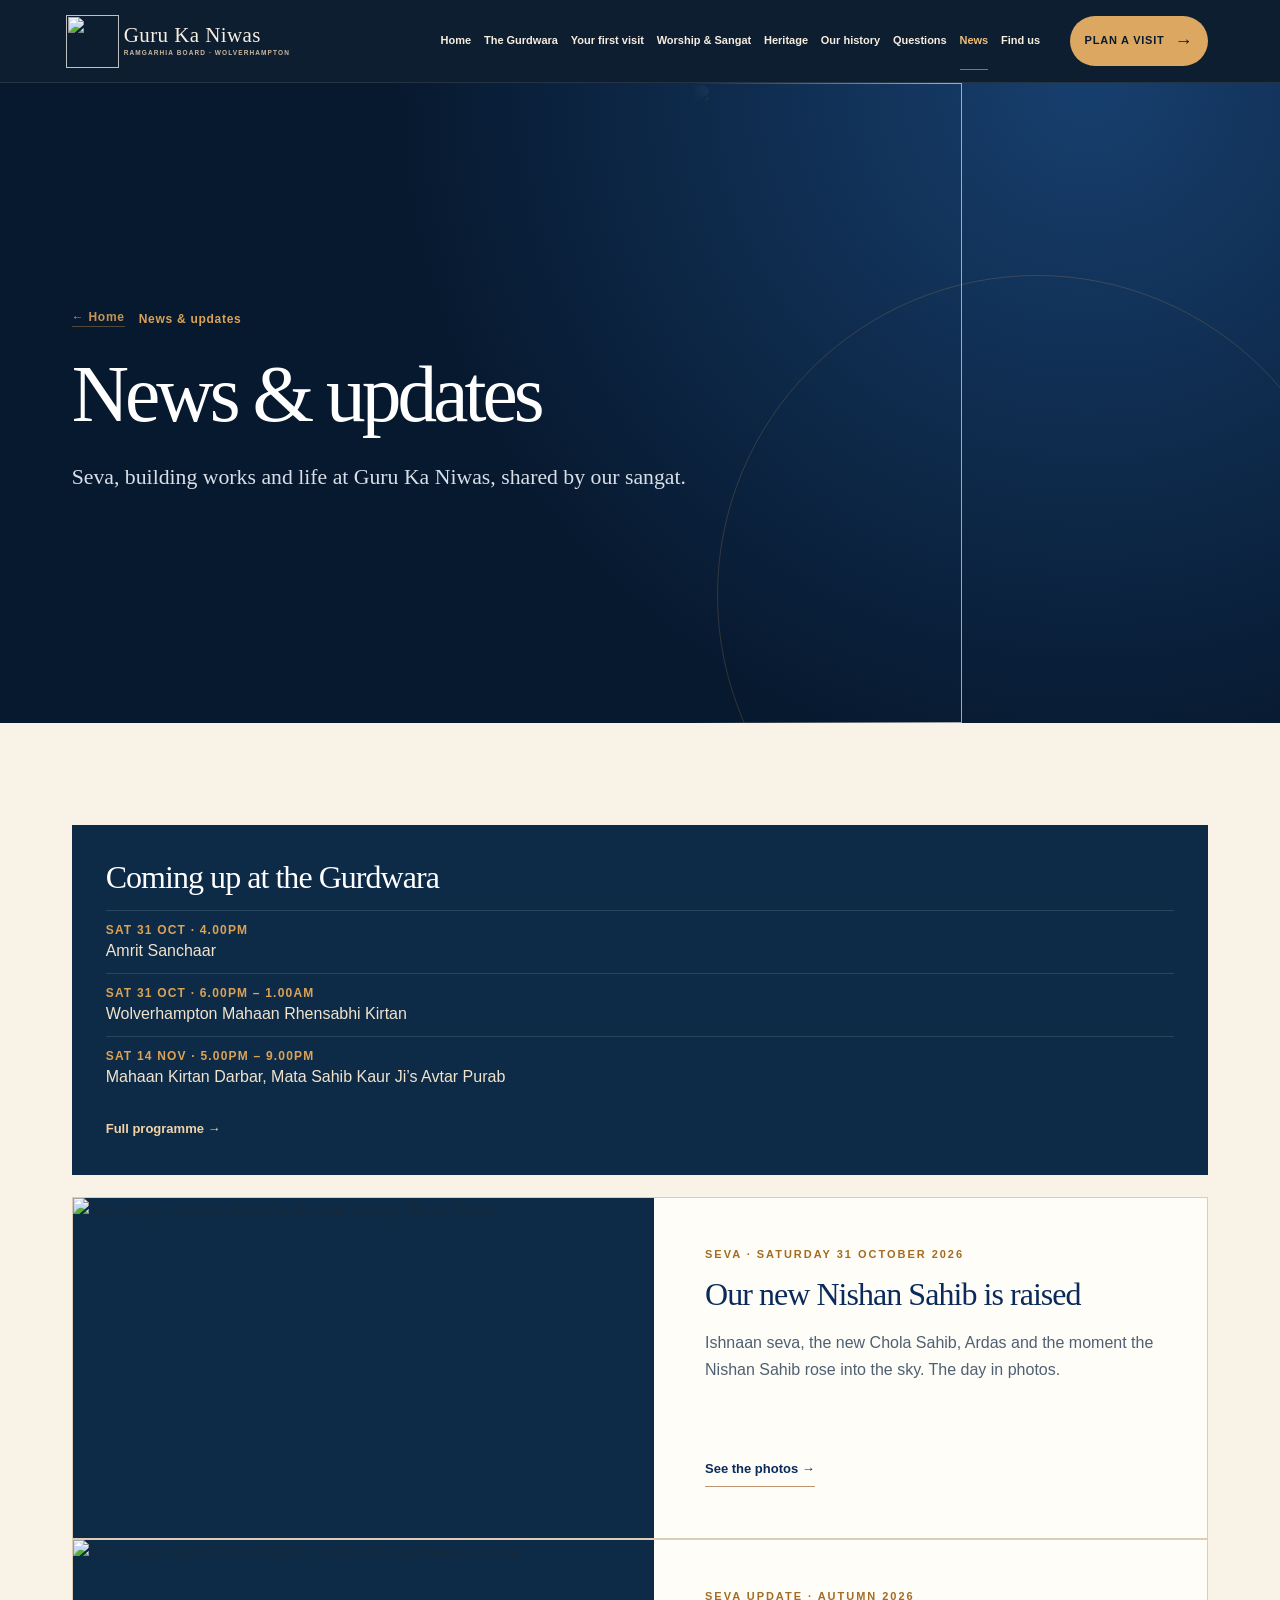
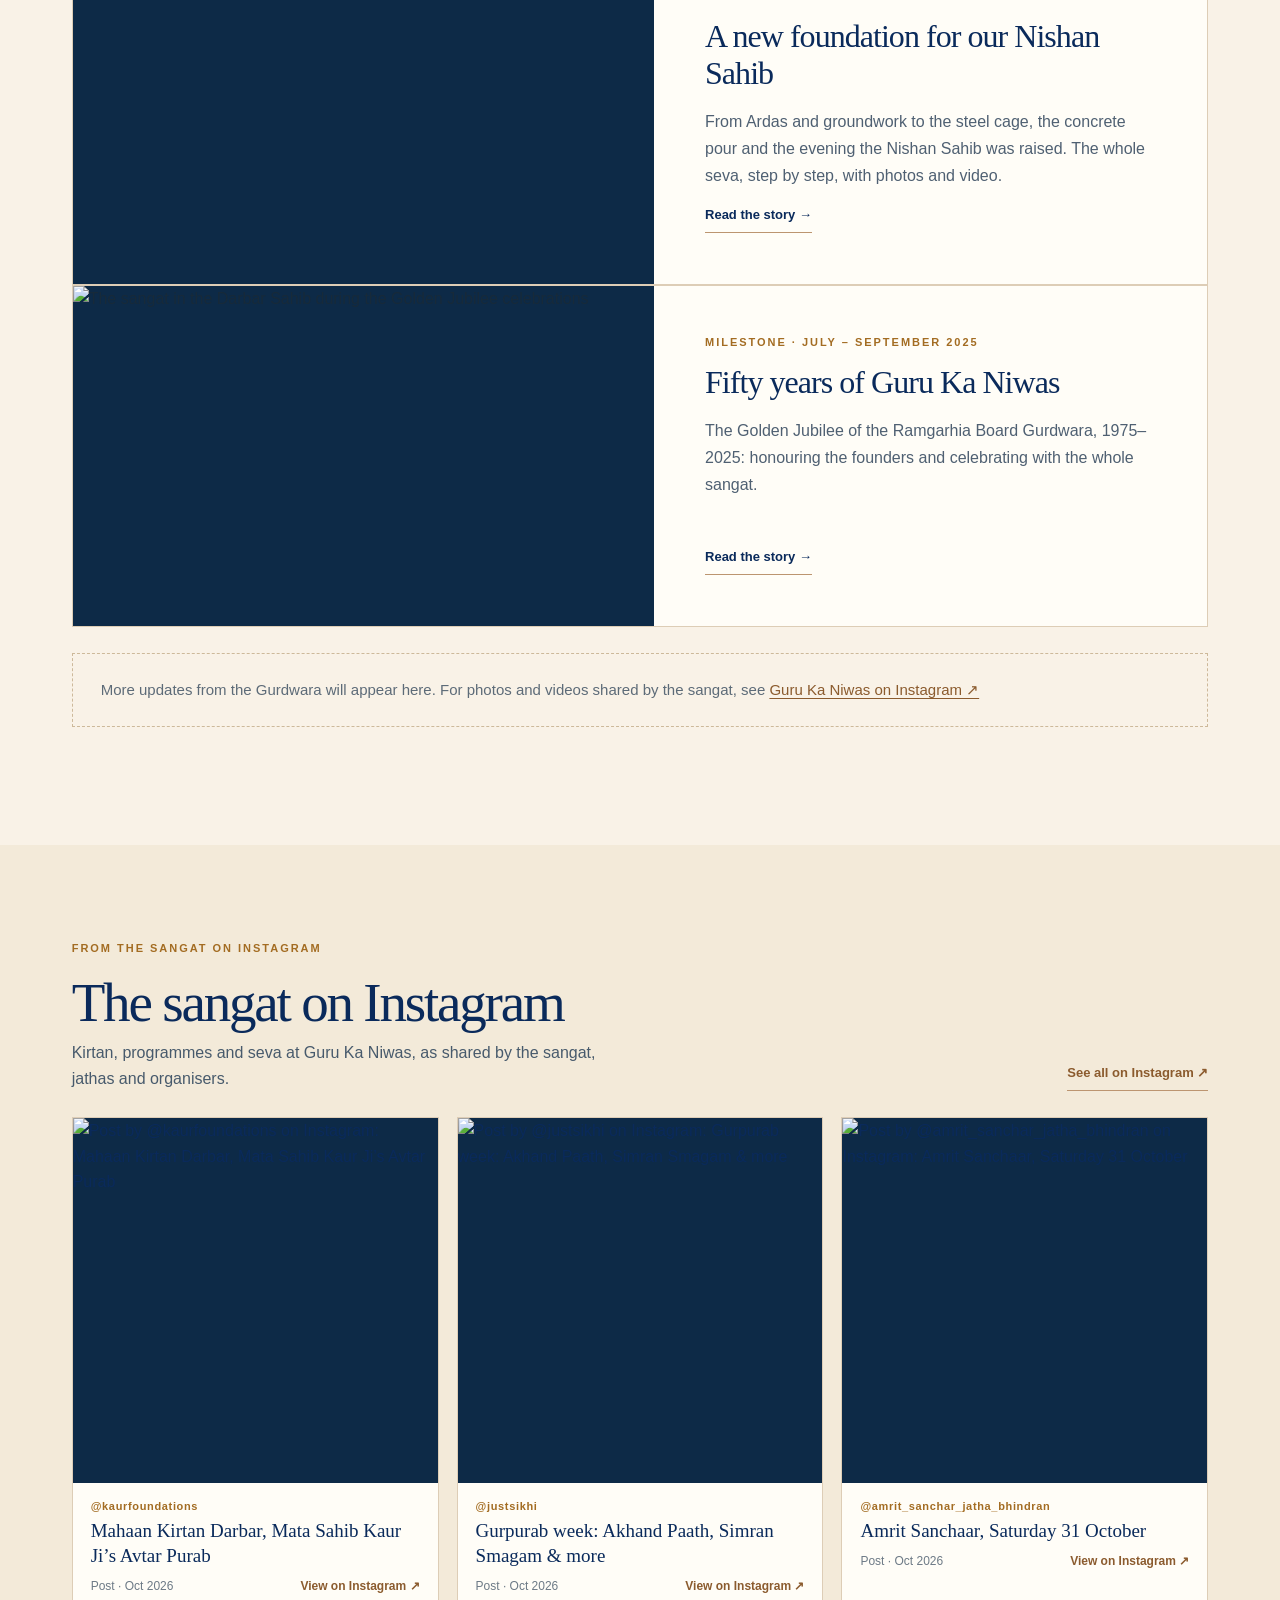
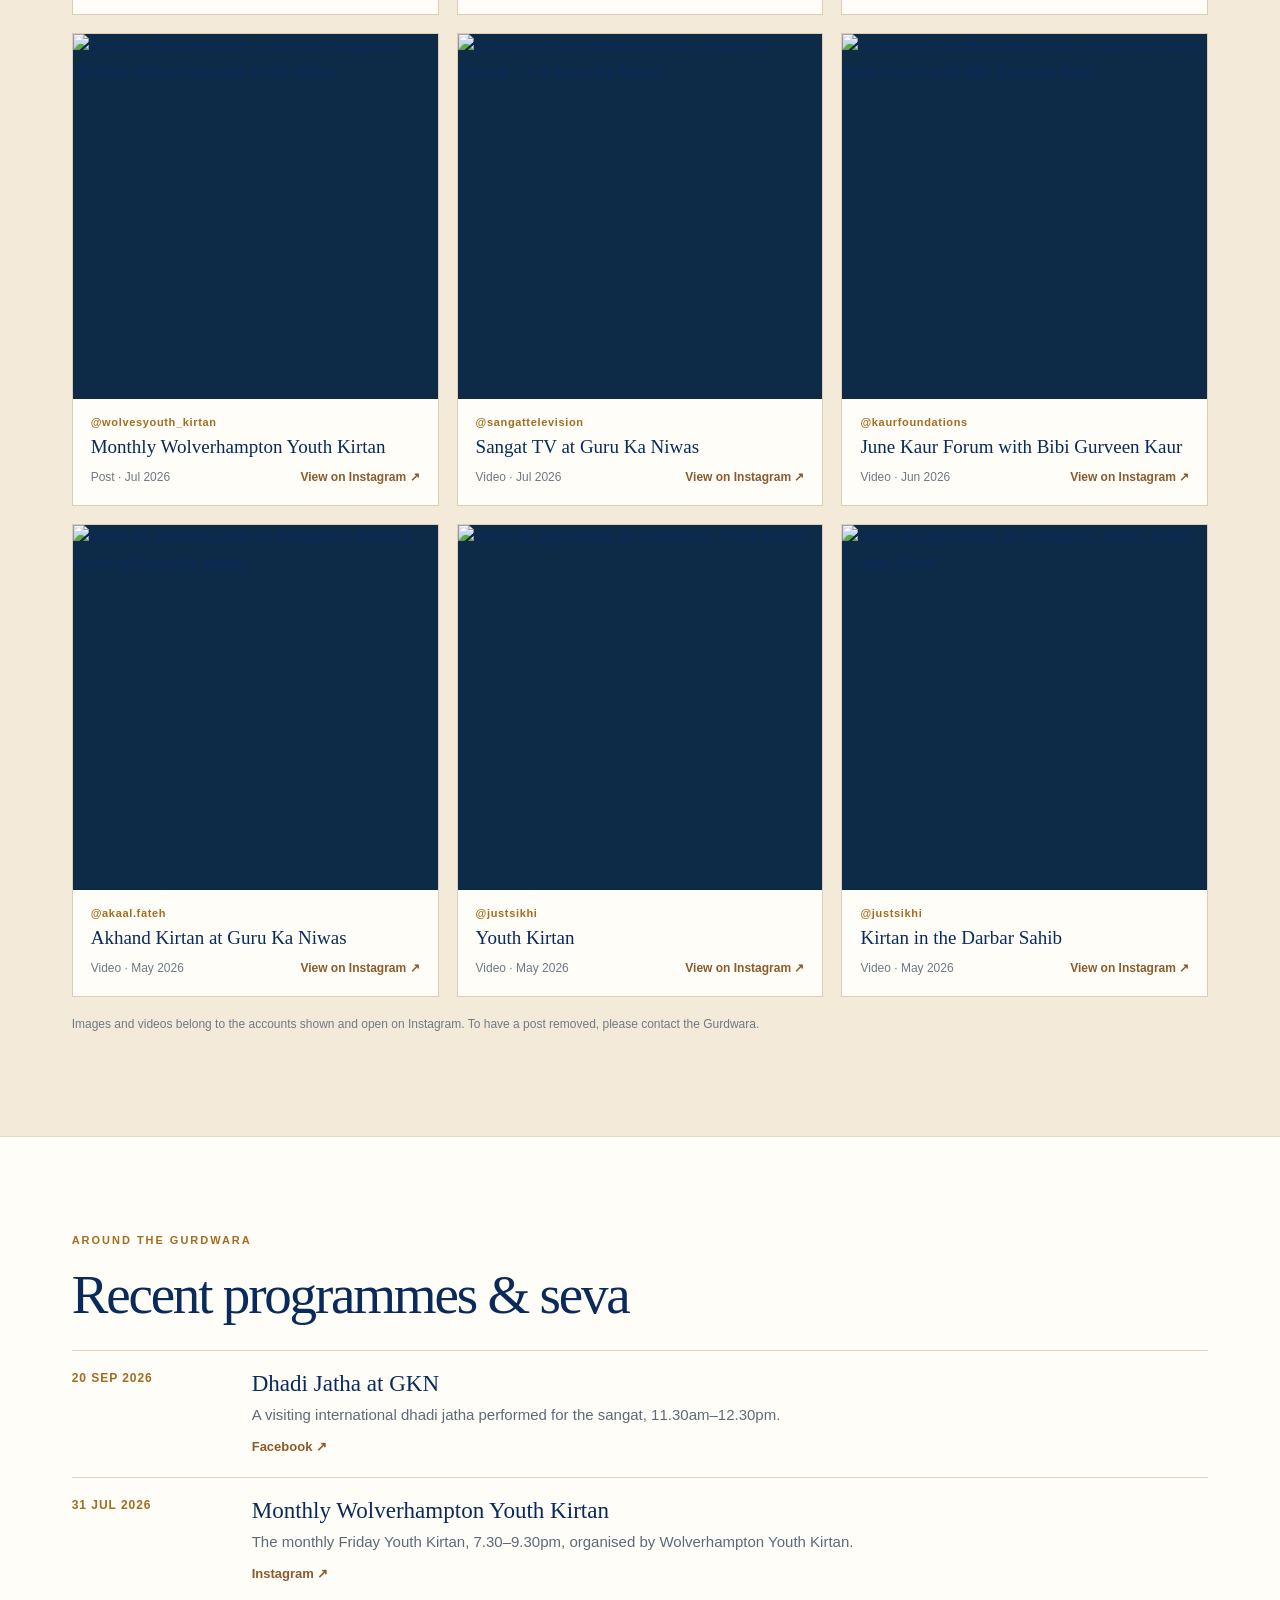
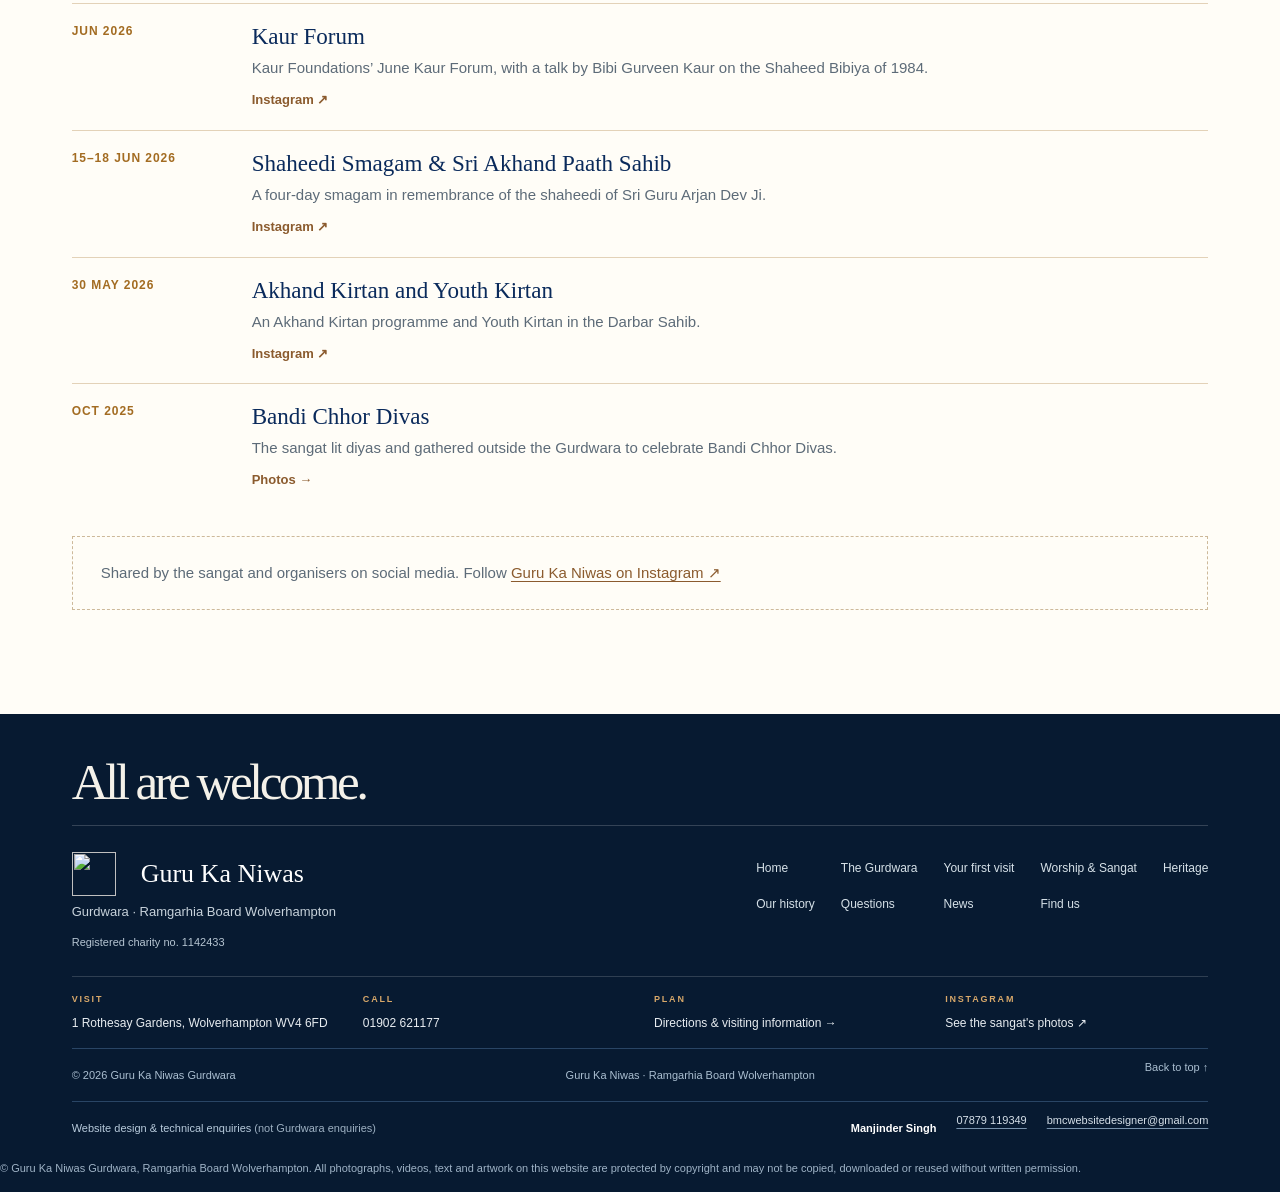
==== news.html @ 6782987f "Add site pages and styles" ====
<!doctype html>
<html lang="en-GB">
<head>
<meta charset="utf-8"/>
<meta content="width=device-width,initial-scale=1" name="viewport"/>
<title>News & updates | Guru Ka Niwas Gurdwara</title>
<meta content="News, seva and building updates from Guru Ka Niwas Gurdwara, Wolverhampton." name="description"/>
<meta content="#0A2A5B" name="theme-color"/>
<meta content="light" name="color-scheme"/>
<meta content="News & updates | Guru Ka Niwas" property="og:title"/>
<meta content="News, seva and building updates from Guru Ka Niwas Gurdwara, Wolverhampton." property="og:description"/>
<meta content="website" property="og:type"/>
<meta content="https://gkn-rbst.co.uk/news.html" property="og:url"/>
<meta content="https://gkn-rbst.co.uk/assets/news/pole-standing.webp" property="og:image"/>
<link href="https://gkn-rbst.co.uk/news.html" rel="canonical"/>
<link href="assets/favicon.svg" rel="icon" type="image/svg+xml"/>
<link href="style.css" rel="stylesheet"/>
<link href="v8.css" rel="stylesheet"/>
<link href="v9.css" rel="stylesheet"/>
<link href="v10.css" rel="stylesheet"/><link rel="stylesheet" href="news.css"><link rel="stylesheet" href="mobile.css">

</head>
<body class="page-news">
<a href="#main" class="skip-link">Skip to main content</a>
<div class="utility"><div class="container utility-inner"><span><span aria-hidden="true" class="gold-dot"></span> Ramgarhia Board · Wolverhampton</span><div class="utility-links"><span>1 Rothesay Gardens · WV4 6FD</span><a href="tel:+441902621177">Call us: 01902 621177 <span aria-hidden="true">→</span></a></div></div></div>
<header class="site-header" id="top"><div class="header-progress" aria-hidden="true"></div>
<div class="container header-row">
<a aria-label="Guru Ka Niwas Gurdwara home" class="brand" href="index.html"><span aria-hidden="true" class="brand-symbol"><img class="v9-brand-mark" src="assets/khanda-mark.png" alt=""></span><span class="brand-copy"><strong>Guru Ka Niwas</strong><small>RAMGARHIA BOARD · WOLVERHAMPTON</small></span></a>
<nav aria-label="Main navigation" class="desktop-nav"><a href="index.html">Home</a><a href="gurdwara.html">The Gurdwara</a><a href="first-visit.html">Your first visit</a><a href="worship.html">Worship &amp; Sangat</a><a href="heritage.html">Heritage</a><a href="our-history.html">Our history</a><a href="questions.html">Questions</a><a aria-current="page" href="news.html">News</a><a href="find-us.html">Find us</a></nav>
<a class="head-cta" href="first-visit.html">Plan a visit <span aria-hidden="true">→</span></a>
<button aria-controls="mobile-nav" aria-expanded="false" class="menu-button" id="menu-button" type="button"><span>Menu</span><span class="hamburger"><i></i><i></i></span></button>
</div>
<nav aria-label="Mobile navigation" class="mobile-nav" hidden="" id="mobile-nav"><a href="index.html">Home</a><a href="gurdwara.html">The Gurdwara</a><a href="first-visit.html">Your first visit</a><a href="worship.html">Worship &amp; Sangat</a><a href="heritage.html">Heritage</a><a href="our-history.html">Our history</a><a href="questions.html">Questions</a><a aria-current="page" href="news.html">News</a><a href="find-us.html">Find us</a></nav>
</header>
<main id="main">
<section class="nw-hero has-photo" aria-labelledby="page-heading"><img class="nw-hero-photo" src="assets/real/nishan-sahib.webp" alt="" aria-hidden="true"><div class="container">
<div class="nw-crumb"><a href="index.html">← Home</a><span>News &amp; updates</span></div>
<h1 id="page-heading">News &amp; updates</h1>
<p class="nw-lead">Seva, building works and life at Guru Ka Niwas, shared by our sangat.</p>
</div></section>
<section class="nw-list"><div class="container"><div class="nw-upcoming"><h2>Coming up at the Gurdwara</h2><ul><li><b>Sat 31 Oct · 4.00pm</b> Amrit Sanchaar</li><li><b>Sat 31 Oct · 6.00pm – 1.00am</b> Wolverhampton Mahaan Rhensabhi Kirtan</li><li><b>Sat 14 Nov · 5.00pm – 9.00pm</b> Mahaan Kirtan Darbar, Mata Sahib Kaur Ji’s Avtar Purab</li></ul><a href="news-nishan-sahib-seva.html#prog-title">Full programme →</a></div><a class="nw-card" href="news-nishan-sahib-raised.html"><div class="nw-card-img"><img src="assets/news/raised/raised.webp" alt="The newly raised Nishan Sahib in its orange Chola Sahib" loading="lazy"></div><div class="nw-card-body"><span class="nw-tag">Seva · Saturday 31 October 2026</span><h2>Our new Nishan Sahib is raised</h2><p>Ishnaan seva, the new Chola Sahib, Ardas and the moment the Nishan Sahib rose into the sky. The day in photos.</p><span class="nw-more">See the photos →</span></div></a>
<a class="nw-card" href="news-nishan-sahib-foundation.html">
<div class="nw-card-img"><img src="assets/news/pole-standing.webp" alt="The newly raised Nishan Sahib beside the Gurdwara at dusk" loading="lazy"></div>
<div class="nw-card-body"><span class="nw-tag">Seva update · Autumn 2026</span><h2>A new foundation for our Nishan Sahib</h2>
<p>From Ardas and groundwork to the steel cage, the concrete pour and the evening the Nishan Sahib was raised. The whole seva, step by step, with photos and video.</p>
<span class="nw-more">Read the story →</span></div></a>
<a class="nw-card" href="news-golden-jubilee-2025.html"><div class="nw-card-img"><img src="assets/news/jubilee/jubilee-darbar.webp" alt="The sangat in the Darbar Sahib during the Golden Jubilee celebrations" loading="lazy"></div><div class="nw-card-body"><span class="nw-tag">Milestone · July – September 2025</span><h2>Fifty years of Guru Ka Niwas</h2><p>The Golden Jubilee of the Ramgarhia Board Gurdwara, 1975–2025: honouring the founders and celebrating with the whole sangat.</p><span class="nw-more">Read the story →</span></div></a><p class="nw-soon">More updates from the Gurdwara will appear here. For photos and videos shared by the sangat, see <a href="https://www.instagram.com/explore/locations/1029260740/gkn-guru-ka-niwas/" target="_blank" rel="noopener">Guru Ka Niwas on Instagram ↗</a></p>
</div></section><section class="ig-section" aria-labelledby="ig-news-title"><div class="container"><div class="ig-head"><div><span class="nw-tag">From the sangat on Instagram</span><h2 id="ig-news-title">The sangat on Instagram</h2><p class="ig-lead">Kirtan, programmes and seva at Guru Ka Niwas, as shared by the sangat, jathas and organisers.</p></div><a class="ig-follow" href="https://www.instagram.com/explore/locations/1029260740/gkn-guru-ka-niwas/" target="_blank" rel="noopener">See all on Instagram ↗</a></div><div class="ig-cards"><a class="ig-card" href="https://www.instagram.com/kaurfoundations/p/DewMxTuNI1B/" target="_blank" rel="noopener"><span class="ig-thumb"><img src="assets/instagram/ig-07.webp" alt="Post by @kaurfoundations on Instagram: Mahaan Kirtan Darbar, Mata Sahib Kaur Ji’s Avtar Purab" loading="lazy" decoding="async"></span><span class="ig-meta"><span class="ig-acct">@kaurfoundations</span><b>Mahaan Kirtan Darbar, Mata Sahib Kaur Ji’s Avtar Purab</b><span class="ig-foot">Post · Oct 2026 <em>View on Instagram ↗</em></span></span></a><a class="ig-card" href="https://www.instagram.com/justsikhi/p/DeT2Ho0inCQ/" target="_blank" rel="noopener"><span class="ig-thumb"><img src="assets/instagram/ig-06.webp" alt="Post by @justsikhi on Instagram: Gurpurab week: Akhand Paath, Simran Smagam &amp; more" loading="lazy" decoding="async"></span><span class="ig-meta"><span class="ig-acct">@justsikhi</span><b>Gurpurab week: Akhand Paath, Simran Smagam &amp; more</b><span class="ig-foot">Post · Oct 2026 <em>View on Instagram ↗</em></span></span></a><a class="ig-card" href="https://www.instagram.com/amrit_sanchar_jatha_bhindran/p/DeR1yuwCGW1/" target="_blank" rel="noopener"><span class="ig-thumb"><img src="assets/instagram/ig-09.webp" alt="Post by @amrit_sanchar_jatha_bhindran on Instagram: Amrit Sanchaar, Saturday 31 October" loading="lazy" decoding="async"></span><span class="ig-meta"><span class="ig-acct">@amrit_sanchar_jatha_bhindran</span><b>Amrit Sanchaar, Saturday 31 October</b><span class="ig-foot">Post · Oct 2026 <em>View on Instagram ↗</em></span></span></a><a class="ig-card" href="https://www.instagram.com/wolvesyouth_kirtan/p/DbY7TooMyFf/" target="_blank" rel="noopener"><span class="ig-thumb"><img src="assets/instagram/ig-08.webp" alt="Post by @wolvesyouth_kirtan on Instagram: Monthly Wolverhampton Youth Kirtan" loading="lazy" decoding="async"></span><span class="ig-meta"><span class="ig-acct">@wolvesyouth_kirtan</span><b>Monthly Wolverhampton Youth Kirtan</b><span class="ig-foot">Post · Jul 2026 <em>View on Instagram ↗</em></span></span></a><a class="ig-card" href="https://www.instagram.com/sangattelevision/reel/DbRIlsdiDrr/" target="_blank" rel="noopener"><span class="ig-thumb"><img src="assets/instagram/ig-04.webp" alt="Video by @sangattelevision on Instagram: Sangat TV at Guru Ka Niwas" loading="lazy" decoding="async"></span><span class="ig-meta"><span class="ig-acct">@sangattelevision</span><b>Sangat TV at Guru Ka Niwas</b><span class="ig-foot">Video · Jul 2026 <em>View on Instagram ↗</em></span></span></a><a class="ig-card" href="https://www.instagram.com/kaurfoundations/reel/DaATEBkBWbe/" target="_blank" rel="noopener"><span class="ig-thumb"><img src="assets/instagram/ig-03.webp" alt="Video by @kaurfoundations on Instagram: June Kaur Forum with Bibi Gurveen Kaur" loading="lazy" decoding="async"></span><span class="ig-meta"><span class="ig-acct">@kaurfoundations</span><b>June Kaur Forum with Bibi Gurveen Kaur</b><span class="ig-foot">Video · Jun 2026 <em>View on Instagram ↗</em></span></span></a><a class="ig-card" href="https://www.instagram.com/akaal.fateh/reel/DZX8Iqat7OT/" target="_blank" rel="noopener"><span class="ig-thumb"><img src="assets/instagram/ig-01.webp" alt="Video by @akaal.fateh on Instagram: Akhand Kirtan at Guru Ka Niwas" loading="lazy" decoding="async"></span><span class="ig-meta"><span class="ig-acct">@akaal.fateh</span><b>Akhand Kirtan at Guru Ka Niwas</b><span class="ig-foot">Video · May 2026 <em>View on Instagram ↗</em></span></span></a><a class="ig-card" href="https://www.instagram.com/justsikhi/reel/DZAej9JDPGA/" target="_blank" rel="noopener"><span class="ig-thumb"><img src="assets/instagram/ig-02.webp" alt="Video by @justsikhi on Instagram: Youth Kirtan" loading="lazy" decoding="async"></span><span class="ig-meta"><span class="ig-acct">@justsikhi</span><b>Youth Kirtan</b><span class="ig-foot">Video · May 2026 <em>View on Instagram ↗</em></span></span></a><a class="ig-card" href="https://www.instagram.com/justsikhi/reel/DZAeuP3DIjg/" target="_blank" rel="noopener"><span class="ig-thumb"><img src="assets/instagram/ig-05.webp" alt="Video by @justsikhi on Instagram: Kirtan in the Darbar Sahib" loading="lazy" decoding="async"></span><span class="ig-meta"><span class="ig-acct">@justsikhi</span><b>Kirtan in the Darbar Sahib</b><span class="ig-foot">Video · May 2026 <em>View on Instagram ↗</em></span></span></a></div><p class="ig-credit">Images and videos belong to the accounts shown and open on Instagram. To have a post removed, please contact the Gurdwara.</p></div></section><section class="nw-around" aria-labelledby="around-title"><div class="container"><span class="nw-tag">Around the Gurdwara</span><h2 id="around-title">Recent programmes &amp; seva</h2><ol class="nw-tl"><li><span class="nw-tl-date">20 Sep 2026</span><div><b>Dhadi Jatha at GKN</b><p>A visiting international dhadi jatha performed for the sangat, 11.30am–12.30pm.</p><a href="https://www.facebook.com/groups/1487551672227994/" target="_blank" rel="noopener">Facebook ↗</a></div></li><li><span class="nw-tl-date">31 Jul 2026</span><div><b>Monthly Wolverhampton Youth Kirtan</b><p>The monthly Friday Youth Kirtan, 7.30–9.30pm, organised by Wolverhampton Youth Kirtan.</p><a href="https://www.instagram.com/wolvesyouth_kirtan/p/DbY7TooMyFf/" target="_blank" rel="noopener">Instagram ↗</a></div></li><li><span class="nw-tl-date">Jun 2026</span><div><b>Kaur Forum</b><p>Kaur Foundations’ June Kaur Forum, with a talk by Bibi Gurveen Kaur on the Shaheed Bibiya of 1984.</p><a href="https://www.instagram.com/kaurfoundations/reel/DaATEBkBWbe/" target="_blank" rel="noopener">Instagram ↗</a></div></li><li><span class="nw-tl-date">15–18 Jun 2026</span><div><b>Shaheedi Smagam &amp; Sri Akhand Paath Sahib</b><p>A four-day smagam in remembrance of the shaheedi of Sri Guru Arjan Dev Ji.</p><a href="https://www.instagram.com/justsikhi/p/DZdRZZ-sRZ5/" target="_blank" rel="noopener">Instagram ↗</a></div></li><li><span class="nw-tl-date">30 May 2026</span><div><b>Akhand Kirtan and Youth Kirtan</b><p>An Akhand Kirtan programme and Youth Kirtan in the Darbar Sahib.</p><a href="https://www.instagram.com/akaal.fateh/reel/DZX8Iqat7OT/" target="_blank" rel="noopener">Instagram ↗</a></div></li><li><span class="nw-tl-date">Oct 2025</span><div><b>Bandi Chhor Divas</b><p>The sangat lit diyas and gathered outside the Gurdwara to celebrate Bandi Chhor Divas.</p><a href="gurdwara.html#gallery-title">Photos →</a></div></li></ol><p class="nw-soon">Shared by the sangat and organisers on social media. Follow <a href="https://www.instagram.com/explore/locations/1029260740/gkn-guru-ka-niwas/" target="_blank" rel="noopener">Guru Ka Niwas on Instagram ↗</a></p></div></section></main>
<footer><div class="container v8-footer-prelude"><span>All are <em>welcome.</em></span></div><div class="container footer-main"><div><div class="footer-brand"><img class="v9-footer-mark" src="assets/khanda-mark.png" alt=""><b>Guru Ka Niwas</b></div><p>Gurdwara · Ramgarhia Board Wolverhampton</p><small>Registered charity no. 1142433</small></div><div class="footer-links"><a href="index.html">Home</a><a href="gurdwara.html">The Gurdwara</a><a href="first-visit.html">Your first visit</a><a href="worship.html">Worship &amp; Sangat</a><a href="heritage.html">Heritage</a><a href="our-history.html">Our history</a><a href="questions.html">Questions</a><a href="news.html">News</a><a href="find-us.html">Find us</a></div></div><div class="container v9-footer-contact"><span><b>VISIT</b>1 Rothesay Gardens, Wolverhampton WV4 6FD</span><a href="tel:+441902621177"><b>CALL</b>01902 621177</a><a href="find-us.html"><b>PLAN</b>Directions &amp; visiting information →</a><a href="https://www.instagram.com/explore/locations/1029260740/gkn-guru-ka-niwas/" target="_blank" rel="noopener"><b>INSTAGRAM</b>See the sangat's photos ↗</a></div><div class="container footer-bottom"><small>© <span id="year">2026</span> Guru Ka Niwas Gurdwara</small><small>Guru Ka Niwas · Ramgarhia Board Wolverhampton</small><a href="#top">Back to top ↑</a></div><div aria-label="Website designer details" class="container site-credit">
<span class="site-credit-label">Website design &amp; technical enquiries <span class="designer-boundary">(not Gurdwara enquiries)</span></span>
<span class="site-credit-details"><span class="designer-name">Manjinder Singh</span><a class="designer-phone" href="tel:+447879119349">07879 119349</a><a class="designer-email" href="mailto:bmcwebsitedesigner@gmail.com">bmcwebsitedesigner@gmail.com</a></span>
</div><p class="gk-copyright container">© Guru Ka Niwas Gurdwara, Ramgarhia Board Wolverhampton. All photographs, videos, text and artwork on this website are protected by copyright and may not be copied, downloaded or reused without written permission.</p></footer>
<script src="assets/hero-settings.js" defer></script>
<script src="script.js" defer></script>
<script src="assets/fit-text.js" defer></script><script src="assets/protect.js" defer></script></body></html>
---- style.css ----
@import url('design/tokens.css');
/* Guru Ka Niwas v7 — quiet cinematic editorial design. Locally hosted; no external fonts. */
:root{--navy:#0a2a5b;--navy-deep:#051936;--navy-ink:#0b2342;--gold:#e0ab64;--gold-deep:#a96828;--paper:#faf8f3;--cream:#fffdfa;--sand:#eee9de;--line:#ded9ce;--ink:#1b2e35;--muted:#637071;--ease:cubic-bezier(.22,1,.36,1);--gutter:clamp(21px,5.6vw,92px);--display:Georgia,'Iowan Old Style','Times New Roman',serif;--sans:'Avenir Next','Segoe UI',Arial,sans-serif}
*,*::before,*::after{box-sizing:border-box}
html{scroll-behavior:smooth;scroll-padding-top:104px}
body{margin:0;background:var(--paper);font:400 16px/1.6 var(--sans);color:var(--ink);-webkit-font-smoothing:antialiased;overflow-x:clip}
img{max-width:100%;display:block}a{color:inherit;text-decoration:none}button,input{font:inherit}button{cursor:pointer}a:focus-visible,button:focus-visible,summary:focus-visible{outline:3px solid #eeb562;outline-offset:5px}
[hidden]{display:none!important}
.container{width:min(100% - var(--gutter)*2,1360px);margin-inline:auto}
.skip-link{position:fixed;top:-100px;left:15px;background:#fff;color:var(--navy);padding:14px;z-index:10000}.skip-link:focus{top:12px}
.utility{background:var(--navy-deep);color:#cbd6e4;font-size:11px;letter-spacing:.055em}
.utility-inner{height:34px;display:flex;align-items:center;justify-content:space-between;gap:15px}
.utility-inner>span{display:flex;align-items:center;gap:10px}.gold-dot{display:block;width:5px;height:5px;background:var(--gold);border-radius:50%}.utility-links{display:flex;align-items:center;gap:28px}.utility-links a{color:#fff}.utility-links a:hover{color:var(--gold)}
.site-header{position:sticky;top:0;z-index:40;background:rgba(255,253,249,.97);border-bottom:1px solid #e2ddd4;backdrop-filter:blur(18px);box-shadow:0 8px 22px rgba(4,28,60,.035)}
.header-progress{height:2px;position:absolute;top:0;left:0;right:0;background:var(--gold-deep);transform:scaleX(0);transform-origin:left;z-index:3;pointer-events:none}
.header-row{min-height:91px;display:flex;align-items:center;gap:clamp(15px,2.3vw,34px)}
.brand{display:flex;align-items:center;gap:12px;flex:0 0 auto;min-width:228px}
.brand-symbol{width:46px;height:46px;display:grid;place-items:center;color:var(--gold-deep);font:34px/1 'Nirmala UI','Noto Sans Gurmukhi',serif;border:1px solid rgba(177,111,37,.33);border-radius:50%;transition:transform .45s var(--ease)}.brand:hover .brand-symbol{transform:rotate(-6deg)}
.brand-copy{display:flex;flex-direction:column;gap:1px}.brand-copy strong{font:500 23px/1.05 var(--display);letter-spacing:-.035em;color:var(--navy)}.brand-copy small{font:700 8px/1.6 var(--sans);color:#899094;letter-spacing:.17em}
.desktop-nav{display:flex;align-items:center;gap:clamp(12px,1.65vw,26px);margin-left:auto}.desktop-nav a{font-size:12px;white-space:nowrap;font-weight:650;color:#30445a;position:relative;padding:12px 0;transition:color .2s}.desktop-nav a:hover,.desktop-nav a[aria-current="page"]{color:#a66d31}.desktop-nav a:after{content:"";position:absolute;left:0;right:0;bottom:6px;height:2px;background:var(--gold-deep);transform:scaleX(0);transform-origin:left;transition:transform .3s var(--ease)}.desktop-nav a:hover:after,.desktop-nav a[aria-current="page"]:after{transform:scaleX(1)}
.head-cta{white-space:nowrap;background:var(--navy);color:#fff;padding:14px 18px;font-size:12px;font-weight:700;display:flex;align-items:center;gap:21px;transition:background .25s}.head-cta:hover{background:#164b87}.head-cta span{color:var(--gold);font-size:18px}
.menu-button{display:none}.mobile-nav{background:var(--cream);border-top:1px solid var(--line);padding:14px var(--gutter) 26px;box-shadow:0 18px 28px #10284b1a}.mobile-nav a{display:block;padding:13px 4px;border-bottom:1px solid var(--line);font-size:17px}.mobile-nav a[aria-current="page"]{font-weight:750;color:var(--gold-deep)}
.overline{font-size:11px;line-height:1.5;letter-spacing:.2em;text-transform:uppercase;font-weight:800}.long-rule{width:37px;height:1px;background:var(--gold);display:inline-block;vertical-align:middle;margin-right:12px}
.btn{border:0;display:inline-flex;align-items:center;justify-content:space-between;gap:39px;min-height:55px;padding:13px 23px;text-align:left;font-size:13px;font-weight:750;transition:background .23s,color .23s,transform .23s var(--ease)}.btn:hover{transform:translateY(-3px)}.btn-gold{background:var(--gold);color:#08254d}.btn-gold:hover{background:#f2c07a}.btn-outline{border:1px solid rgba(255,255,255,.6);color:#fff}.btn-outline:hover{background:#ffffff14}
/* Homepage: cinematic split scene; one strong subject rather than a full-width text overlay. */
.hero{display:grid;grid-template-columns:minmax(0,48%) minmax(0,52%);min-height:min(730px,calc(100svh - 90px));background:var(--navy-deep);color:white;position:relative;isolation:isolate;overflow:hidden}
.hero-visual{grid-column:2;grid-row:1;position:relative;overflow:hidden;min-height:650px;clip-path:polygon(5.5% 0,100% 0,100% 100%,0 100%);background:#183659}.hero-image{width:100%;height:100%;inset:0;position:absolute;object-fit:cover;object-position:var(--hero-position-desktop,68% 48%);transform:scale(1.045);animation:hero-breathe 22s ease-in-out infinite alternate}.hero-visual-shade{position:absolute;inset:0;background:linear-gradient(90deg,rgba(4,24,51,.4) 0%,transparent 35%),linear-gradient(0deg,rgba(5,20,36,.5),transparent 22%)}
.hero-visual:after{content:"";position:absolute;inset:22px;border:1px solid rgba(252,231,200,.35);clip-path:polygon(0 0,100% 0,100% 100%,0 100%);pointer-events:none}.hero-visual-corner{position:absolute;top:45px;right:55px;font:46px 'Nirmala UI','Noto Sans Gurmukhi',serif;color:rgba(255,255,255,.8)}
.hero-wash{grid-column:1;grid-row:1;background:radial-gradient(circle at 98% 25%,#25477165,transparent 48%),linear-gradient(145deg,#0a2a5b,#061d42 70%);z-index:0}.hero-content{grid-column:1;grid-row:1;z-index:2;padding-block:clamp(80px,10vh,135px) 95px;display:flex;flex-direction:column;align-items:flex-start;justify-content:center;margin-left:var(--gutter);width:auto;max-width:680px;padding-right:clamp(20px,3vw,55px)}
.hero-overline{color:#e9b975;margin:0 0 30px;white-space:nowrap}.punjabi-welcome{font-family:'Nirmala UI','Noto Sans Gurmukhi',sans-serif;color:#f3ce94;font-size:clamp(18px,2vw,28px);margin:0 0 9px}.hero h1{font:400 clamp(70px,7.7vw,126px)/.94 var(--display);letter-spacing:-.065em;margin:5px 0 30px;max-width:600px;text-wrap:balance}.hero h1 em{font-weight:400;color:#e8af68}.hero-description{font-size:clamp(15px,1.3vw,19px);line-height:1.78;color:#e0e8ee;max-width:430px;margin:0 0 31px}.hero-actions{display:flex;flex-wrap:wrap;align-items:center;gap:25px}.hero-link{border-bottom:1px solid rgba(232,232,218,.6);padding:8px 0;font-size:13px;font-weight:650;color:#fff}.hero-link span{color:#f1c58c;margin-left:12px}.hero-link:hover{border-color:var(--gold);color:var(--gold)}
.hero-caption{position:absolute;right:54px;bottom:33px;z-index:3;color:#fff;font-size:11px;letter-spacing:.06em;text-shadow:0 2px 9px #071b26}.hero-index{position:absolute;left:var(--gutter);bottom:28px;z-index:3;color:#c4cfdb;font-size:10px;letter-spacing:.19em;display:flex;align-items:center;gap:7px}.hero-line{width:30px;height:1px;background:var(--gold);display:inline-block;margin-right:10px}
.chapter-rule{display:flex;align-items:center;justify-content:space-between;padding-top:23px;padding-bottom:23px;font-size:10px;letter-spacing:.2em;font-weight:750;color:#7a7065}
.quick-info{background:#f0ede5;border-block:1px solid #e7dfd3}.quick-grid{display:grid;grid-template-columns:repeat(3,minmax(0,1fr))}.quick-item{position:relative;padding:41px clamp(20px,3vw,48px) 38px 0;display:flex;flex-direction:column;align-items:flex-start}.quick-item:not(:first-child){border-left:1px solid #d6d3cc;padding-left:clamp(20px,3vw,48px)}.quick-no{font-size:10px;letter-spacing:.18em;color:#9e6a35;font-weight:850}.quick-item h2{font:400 clamp(24px,2.4vw,35px)/1.16 var(--display);letter-spacing:-.04em;color:var(--navy);margin:16px 0 10px}.quick-item p{font-size:14px;color:#5d696b;margin:0 0 23px;line-height:1.75}.quick-item a{margin-top:auto;border-bottom:1px solid #a98a64;color:var(--navy);padding-bottom:6px;font-size:12px;font-weight:750}.quick-item a span{color:#ad7845;padding-left:9px}.quick-item a:hover{border-color:var(--navy)}
.home-next{background:var(--paper);padding:clamp(82px,10vw,138px) 0}.home-next-grid{display:grid;grid-template-columns:1fr 1fr;gap:clamp(50px,8vw,150px)}.section-label{color:#a36e38}.home-next h2{font:400 clamp(49px,5.3vw,79px)/1.03 var(--display);letter-spacing:-.055em;margin:23px 0 24px;color:var(--navy)}.home-next h2 em{color:#a97442;font-weight:400}.home-next-grid>div:first-child>p:not(.overline){font-size:17px;color:#647071;max-width:420px;line-height:1.84}.home-next-links{border-top:1px solid #cec8bc}.home-next-links a{display:grid;grid-template-columns:1fr auto;align-items:center;gap:3px;padding:22px 3px;border-bottom:1px solid #cec8bc;transition:padding .23s var(--ease),background .23s}.home-next-links a span{grid-column:1;font-size:10px;letter-spacing:.14em;font-weight:750;color:#a26f3d}.home-next-links a strong{grid-column:1;font:400 clamp(26px,2.9vw,37px)/1.2 var(--display);letter-spacing:-.035em;color:var(--navy)}.home-next-links a b{grid-column:2;grid-row:1 / 3;font:normal 26px var(--sans);color:#a56e32}.home-next-links a:hover{padding-left:14px;background:#f3efe5}
/* Chapter heroes: editorial composition with on-page hero artwork; each chapter has distinct mood. */
.inner-hero{position:relative;overflow:hidden;background:var(--paper)}.inner-hero-layout{min-height:clamp(420px,39vw,590px);display:grid;grid-template-columns:1fr .91fr;gap:clamp(38px,6vw,110px);align-items:stretch;padding-block:clamp(30px,4vw,61px)}.inner-hero-content{padding:clamp(42px,6.2vw,100px) 0 45px;display:flex;flex-direction:column;align-items:flex-start;justify-content:center}.breadcrumb{font-size:12px;font-weight:750;color:#8b673d;letter-spacing:.025em;display:inline-block;margin-bottom:33px}.breadcrumb:hover{color:var(--navy);text-decoration:underline}.inner-overline{color:#9e6937;margin:0 0 20px}.inner-hero h1{font:400 clamp(61px,6.25vw,98px)/1.02 var(--display);letter-spacing:-.065em;color:var(--navy);margin:0 0 24px;max-width:710px}.inner-lead{max-width:560px;font-size:clamp(17px,1.6vw,22px);line-height:1.72;color:#5f6d70;margin:0}.inner-hero-rule{height:1px;width:100px;background:#ba864b;margin-top:38px}.inner-media{position:relative;overflow:hidden;background:#12345f;isolation:isolate;min-height:360px;box-shadow:18px 18px 0 rgba(188,160,121,.1)}.inner-media img{width:100%;height:100%;object-fit:cover;position:absolute;inset:0}.inner-media .feature-photo{object-position:var(--hero-position-desktop,67% 50%)}.inner-media:after{content:"";position:absolute;inset:17px;border:1px solid rgba(240,200,137,.4);pointer-events:none}.inner-media-caption{position:absolute;right:31px;bottom:27px;background:rgba(2,23,51,.85);color:#fff;padding:7px 10px;font-size:10px;z-index:2;letter-spacing:.06em}.inner-media-label{position:absolute;top:39px;left:34px;right:34px;max-width:260px;color:#fff8ea;font:italic 400 clamp(26px,2.7vw,42px)/1.13 var(--display);text-shadow:0 2px 10px #08192a;z-index:2}.theme-heritage .inner-media-label{display:none}.theme-arrival .inner-media{background:#0c3567}.theme-prayer .inner-media{filter:saturate(.82)}.theme-help .inner-media img{transform:scaleX(-1)}.theme-help .inner-media-label{bottom:55px;top:auto}.theme-location .inner-media img{filter:brightness(.82) sepia(.12)}.theme-location .inner-media-label{max-width:360px}
/* Interior pages: bespoke typographic chapters */
.welcome-section{padding:clamp(80px,9vw,135px) 0;background:var(--cream)}.welcome-grid{display:grid;grid-template-columns:1.02fr .98fr;gap:clamp(50px,8vw,145px)}.welcome-left h2,.worship-head h2,.contact-grid h2{font:400 clamp(51px,5.35vw,80px)/1.05 var(--display);letter-spacing:-.06em;margin:21px 0 23px;color:var(--navy)}.welcome-left h2 em,.worship-head h2 em,.contact-grid h2 em{color:#a87542;font-weight:400}.witness{display:flex;align-items:center;gap:14px;margin-top:37px}.witness-symbol{font-size:45px;color:#bd7b34}.witness-rule{width:51px;height:1px;background:#c6ab83}.witness>span:last-child{font-size:10px;letter-spacing:.18em;font-weight:800;color:#9d784c}.welcome-right{padding-top:26px}.welcome-right p{line-height:1.9;color:#637071;font-size:17px}.welcome-right .welcome-intro{font:400 clamp(27px,3vw,41px)/1.32 var(--display);color:var(--navy);letter-spacing:-.025em;margin-top:0}.welcome-intro em{color:#a36c34}.text-link{display:inline-flex;gap:14px;align-items:center;border-bottom:1px solid #bc9570;padding-bottom:9px;font-size:13px;font-weight:800;color:var(--navy);margin-top:13px}.text-link:hover{color:#a26831;border-color:#a26831}
.visit-section{padding:clamp(83px,9vw,130px) 0;background:var(--navy);color:white}.section-intro{display:grid;grid-template-columns:1fr .7fr;gap:55px;align-items:end;margin-bottom:55px}.light-overline{color:var(--gold)}.section-intro h2{font:400 clamp(52px,5.5vw,84px)/1.06 var(--display);letter-spacing:-.06em;margin:20px 0 0}.section-intro h2 em{color:#eac28a;font-weight:400}.section-intro>p{font-size:17px;color:#cbd7e3;line-height:1.85;margin:0}.step-grid{display:grid;grid-template-columns:repeat(4,minmax(0,1fr));gap:20px}.step{border-top:1px solid #6786a9;padding:21px 12px 21px 0}.step-num{color:#f0c58c;font-size:13px;font-weight:800;letter-spacing:.1em}.step-line{height:1px;width:32px;background:#dba767;margin:19px 0 23px}.step h3{font:400 clamp(24px,2.35vw,35px)/1.14 var(--display);margin:0 0 17px;color:#fff}.step p{color:#cbd7e5;font-size:14px;line-height:1.82;margin:0}.visit-cta{margin-top:60px;display:flex;align-items:center;justify-content:space-between;border-top:1px solid #6683a3;padding-top:28px;gap:22px}.visit-cta p{margin:0;font:400 23px/1.35 var(--display)}
.worship-section{padding:clamp(88px,10vw,145px) 0;background:var(--cream)}.worship-grid{display:grid;grid-template-columns:.8fr 1.2fr;gap:clamp(50px,8vw,135px)}.worship-head h2{margin-bottom:21px}.worship-head>p:last-child{max-width:340px;color:#677373;line-height:1.85}.worship-list{border-top:1px solid #cec8bb}.worship-list article{display:grid;grid-template-columns:52px 1fr;gap:19px;padding:27px 0;border-bottom:1px solid #cec8bb}.worship-index{color:#a7733b;font-size:11px;font-weight:800;letter-spacing:.08em;padding-top:7px}.worship-list h3{font:400 clamp(29px,3.2vw,45px)/1.1 var(--display);letter-spacing:-.035em;color:var(--navy);margin:0 0 13px}.worship-list p{font-size:15px;line-height:1.75;color:#687578;max-width:540px;margin:0}
.questions-section{padding:clamp(83px,9vw,145px) 0;background:var(--cream)}.questions-grid{display:grid;grid-template-columns:.8fr 1.2fr;gap:clamp(55px,8vw,130px)}.questions-heading h2{font:400 clamp(49px,5.15vw,75px)/1.06 var(--display);letter-spacing:-.055em;color:var(--navy);margin:22px 0}.questions-heading h2 em{color:#aa763d;font-weight:400}.questions-heading>p:not(.overline){color:#687577;line-height:1.85;max-width:440px}.questions-accordions{border-top:1px solid #cec9be}.questions-accordions details{border-bottom:1px solid #cec9be}.questions-accordions summary{list-style:none;display:flex;align-items:center;justify-content:space-between;gap:20px;padding:27px 2px;cursor:pointer;font:400 clamp(22px,2.3vw,30px)/1.3 var(--display);letter-spacing:-.02em;color:var(--navy)}.questions-accordions summary::-webkit-details-marker{display:none}.questions-accordions summary:hover{color:#a97844}.questions-accordions details[open] summary{color:#9c652d}.questions-accordions details p{line-height:1.85;color:#697678;max-width:610px;margin:0 0 26px;font-size:15px}.plus{width:29px;height:29px;border-radius:50%;background:#f1e9dc;position:relative;flex:0 0 29px}.plus:before,.plus:after{content:"";position:absolute;background:#9d713e;width:11px;height:2px;top:14px;left:9px}.plus:after{transform:rotate(90deg);transition:transform .25s}.questions-accordions details[open] .plus:after{transform:rotate(0)}
.contact-section{padding:clamp(83px,9vw,135px) 0;background:var(--cream)}.contact-grid{display:grid;grid-template-columns:1fr .94fr;gap:clamp(50px,8vw,138px)}.contact-note{color:#687779;line-height:1.84;font-size:17px;max-width:450px}.contact-details{border-top:1px solid #cfc9bd;display:grid;grid-template-columns:1fr 1fr;gap:20px}.detail-block{padding-top:22px}.detail-block>span{font-size:10px;font-weight:800;letter-spacing:.19em;color:#a2703b}.detail-block p{color:var(--navy);font:400 clamp(19px,2.08vw,27px)/1.52 var(--display);margin:17px 0}.detail-block a:not(.phone-link){font-size:12px;font-weight:850;color:var(--navy);border-bottom:1px solid #b68a58;padding-bottom:7px}.detail-block a:hover{color:#a66a2d}
.chapter-cta{background:#eee9df;padding:clamp(45px,5vw,78px) 0}.chapter-cta-inner{display:flex;align-items:center;justify-content:space-between;gap:30px}.chapter-cta .overline{color:#997042}.chapter-cta h2{font:400 clamp(33px,4vw,56px)/1.1 var(--display);letter-spacing:-.05em;color:var(--navy);margin:10px 0}.chapter-cta p{margin:0;color:#607071}.chapter-cta-link{display:inline-flex;flex:0 0 auto;align-items:center;gap:36px;background:var(--navy);color:white;padding:18px 25px;font-size:13px;font-weight:700;transition:background .2s}.chapter-cta-link span{color:var(--gold)}.chapter-cta-link:hover{background:#17477b}
footer{background:var(--navy-deep);color:#d6e0e9}.footer-main{display:flex;justify-content:space-between;gap:60px;padding:70px 0 54px}.footer-brand{display:flex;align-items:center;gap:15px}.footer-brand span{font:40px/1 'Nirmala UI','Noto Sans Gurmukhi',serif;color:var(--gold)}.footer-brand b{font:400 31px var(--display);color:white}.footer-main p{margin:10px 0;color:#c7d2db;font-size:13px}.footer-main small{font-size:11px;color:#b6c5d2}.footer-links{display:grid;grid-template-columns:repeat(2,minmax(0,140px));gap:13px 32px;align-content:start}.footer-links a{font-size:12px;color:#d6e1e8}.footer-links a:hover{color:var(--gold)}.footer-bottom{display:flex;justify-content:space-between;align-items:center;gap:18px;padding:23px 0;border-top:1px solid #294565;color:#abbfd1}.footer-bottom small,.footer-bottom a{font-size:11px}.footer-bottom a:hover{color:white}
.site-credit{padding:20px 0 28px;border-top:1px solid #294565;display:flex;align-items:center;justify-content:space-between;flex-wrap:wrap;gap:12px 20px}.site-credit-label{font-size:11px;color:#b8cbdc}.designer-boundary{opacity:.85}.site-credit-details{display:flex;flex-wrap:wrap;gap:9px 20px;align-items:center;font-size:11px}.designer-name{color:#fff;font-weight:750}.site-credit-details a{text-decoration:underline;text-underline-offset:4px;text-decoration-color:#7892ac}.site-credit-details a:hover{color:#f2c586}
/* Subtle visible-in-browser motion; progressive enhancement */
@keyframes hero-breathe{from{transform:scale(1.045) translate3d(0,0,0)}to{transform:scale(1.105) translate3d(-1%,0,0)}}
@keyframes enter{from{opacity:0;transform:translateY(15px)}to{opacity:1;transform:translateY(0)}}
.hero-content>*{animation:enter .85s both;animation-timing-function:var(--ease)}.hero-content>*:nth-child(2){animation-delay:.12s}.hero-content>*:nth-child(3){animation-delay:.19s}.hero-content>*:nth-child(4){animation-delay:.29s}.hero-content>*:nth-child(5){animation-delay:.37s}
.motion-eligible{opacity:0;transform:translateY(13px);transition:opacity .65s var(--ease),transform .65s var(--ease)}.motion-eligible.motion-visible{opacity:1;transform:none}
/* Tablet */
@media(max-width:1160px){.brand{min-width:212px}.header-row{gap:16px}.desktop-nav{gap:12px}.desktop-nav a{font-size:11px}.head-cta{padding:13px 12px;gap:10px}.hero h1{font-size:clamp(63px,7.5vw,100px)}.hero-content{padding-right:20px}.inner-hero h1{font-size:clamp(53px,6.2vw,88px)}}
@media(max-width:980px){.desktop-nav,.head-cta{display:none}.menu-button{display:flex;align-items:center;gap:13px;justify-content:center;margin-left:auto;background:transparent;border:1px solid #d0c9bb;color:var(--navy);padding:11px 15px;font-size:13px;font-weight:800;min-width:102px}.hamburger{width:18px;display:grid;gap:5px}.hamburger i{display:block;height:2px;width:100%;background:var(--navy)}.hero{min-height:640px}.hero-visual{min-height:640px}.hero h1{font-size:clamp(60px,8vw,86px)}.inner-hero-layout{gap:38px}.inner-hero h1{font-size:clamp(51px,6.8vw,76px)}.inner-media-label{font-size:31px}.step-grid{grid-template-columns:repeat(2,1fr);gap:28px 34px}.home-next-grid{gap:55px}.contact-details{grid-template-columns:1fr}}
@media(max-width:700px){.utility-inner{height:29px}.utility-links>span{display:none}.utility-links{gap:7px}.brand{min-width:0}.brand-symbol{width:39px;height:39px;font-size:29px}.brand-copy strong{font-size:20px}.brand-copy small{font-size:7px}.header-row{min-height:70px}.hero{display:flex;flex-direction:column;min-height:0}.hero-wash{display:none}.hero-content{order:0;margin:0;padding:67px var(--gutter) 62px;background:radial-gradient(circle at 100% 0,#193f71 0%,transparent 56%),var(--navy-deep);max-width:none;min-height:465px}.hero h1{font-size:clamp(63px,12.8vw,90px);max-width:530px}.hero-description{font-size:16px;line-height:1.7;max-width:480px}.hero-overline{white-space:normal;font-size:9px}.hero-visual{order:1;grid-row:auto;clip-path:none;min-height:0;height:clamp(280px,67vw,430px)}.hero-image{object-position:var(--hero-position-mobile,60% 50%)}.hero-visual-corner{top:25px;right:33px;font-size:37px}.hero-visual:after{inset:13px}.hero-index{left:var(--gutter);top:15px;bottom:auto;display:none}.hero-caption{bottom:18px;right:22px;font-size:10px}.chapter-rule{padding-block:19px;font-size:9px}.chapter-rule span:last-child{display:none}.quick-grid{grid-template-columns:1fr}.quick-item{padding:28px 0!important;border-left:0!important;border-bottom:1px solid #d5d0c5}.quick-item:last-child{border:0}.quick-item h2{font-size:30px;margin:9px 0}.quick-item p{margin:0 0 14px}.home-next{padding:78px 0 90px}.home-next-grid,.welcome-grid,.worship-grid,.questions-grid,.contact-grid{grid-template-columns:1fr;gap:38px}.home-next h2{font-size:clamp(50px,10vw,67px)}.home-next-links a strong{font-size:32px}.inner-hero-layout{grid-template-columns:1fr;gap:25px;padding-block:30px 35px}.inner-hero-content{padding:18px 0 7px}.breadcrumb{margin:0 0 23px}.inner-hero h1{font-size:clamp(58px,11vw,76px);margin-bottom:19px}.inner-lead{font-size:17px}.inner-hero-rule{margin-top:25px}.inner-media{height:295px;min-height:295px;box-shadow:9px 9px 0 #cebfa621}.inner-media-label{font-size:32px}.inner-media-caption{right:26px;bottom:23px}.welcome-section,.worship-section,.questions-section,.contact-section{padding:79px 0}.welcome-left h2,.worship-head h2,.contact-grid h2{font-size:clamp(52px,10.5vw,72px)}.welcome-right{padding:0}.welcome-right .welcome-intro{font-size:30px}.welcome-right p{font-size:16px}.visit-section{padding:82px 0}.section-intro{grid-template-columns:1fr;gap:20px;margin-bottom:39px}.section-intro h2{font-size:clamp(53px,10.5vw,73px)}.section-intro>p{font-size:15px}.step-grid{grid-template-columns:1fr;gap:0}.step{padding:20px 0}.step-line{margin:10px 0 15px}.step p{max-width:520px}.visit-cta{align-items:flex-start;flex-direction:column}.questions-heading h2{font-size:clamp(52px,10.5vw,72px)}.contact-details{grid-template-columns:1fr}.chapter-cta{padding:53px 0}.chapter-cta-inner{align-items:flex-start;flex-direction:column;gap:23px}.chapter-cta h2{font-size:43px}.footer-main{flex-direction:column;gap:42px;padding:54px 0 44px}.footer-links{max-width:400px;width:100%}.footer-bottom{align-items:flex-start;flex-direction:column;gap:10px}.site-credit{align-items:flex-start;flex-direction:column}}
@media(max-width:385px){.brand{gap:8px}.brand-symbol{width:36px;height:36px;font-size:26px}.brand-copy strong{font-size:18px}.brand-copy small{font-size:6px;letter-spacing:.08em}.menu-button{min-width:75px;padding:9px;gap:7px}.hamburger{width:15px}.hero-content{padding-top:60px}.hero h1{font-size:58px}.hero-actions{gap:16px}.hero-link{font-size:12px}.inner-hero h1{font-size:53px}.quick-item h2{font-size:26px}}
@media(prefers-reduced-motion:reduce){html{scroll-behavior:auto}.hero-image,.hero-content>*{animation:none!important;transform:none!important}.motion-eligible{opacity:1!important;transform:none!important;transition:none!important}*,*::before,*::after{transition-duration:.01ms!important;animation-duration:.01ms!important}}
---- v8.css ----
/* Guru Ka Niwas v8 — art-directed cinematic editorial. No CDNs or tracking scripts. */
:root{--v8-dark:#071e3a;--v8-mid:#12365e;--v8-copper:#e4ab63;--v8-paper:#f6f3ec;--v8-white:#fffdf8;--v8-charcoal:#172a3a;--v8-line:#d6d0c3;--v8-serif:Georgia,'Times New Roman',serif;--v8-sans:'Avenir Next','Segoe UI',Arial,sans-serif;--v8-ease:cubic-bezier(.2,.8,.2,1)}
body{background:var(--v8-paper);color:var(--v8-charcoal)}
.utility{display:none}
.site-header{background:#f9f7f1;box-shadow:none;border-bottom:1px solid rgba(13,37,60,.14);backdrop-filter:blur(20px)}
.header-row{min-height:82px}
.brand{min-width:244px;gap:12px}
.brand-symbol{border:0;border-radius:0;font-size:42px;width:42px;height:48px;color:#a76a2b}
.brand-copy{gap:2px}
.brand-copy strong{font:500 25px/1.07 var(--v8-serif);letter-spacing:-.048em;color:#142c43}
.brand-copy small{font-size:7px;letter-spacing:.21em;font-weight:780;color:#677180}
.desktop-nav{gap:clamp(14px,1.7vw,28px)}
.desktop-nav a{font-size:12px;font-weight:650;letter-spacing:-.015em;color:#273949;position:relative}
.desktop-nav a[aria-current]{color:#a46d38}
.desktop-nav a::after{height:1px;bottom:-8px;background:#a46d38}
.head-cta{padding:13px 19px;border-radius:100px;background:#0b2b4d;color:#fff;font-size:11px;text-transform:uppercase;letter-spacing:.07em;white-space:nowrap}
.head-cta span{color:var(--v8-copper)}
.header-progress{height:2px;background:#e4a85e}
/* Common design primitives */
.v8-kicker{display:flex;align-items:center;gap:13px;font:750 10px/1.6 var(--v8-sans);letter-spacing:.22em;text-transform:uppercase}
.v8-kicker::before{content:'';display:inline-block;width:25px;height:1px;background:currentColor;opacity:.6}
/* Homepage cinematic panorama */
.v8-hero{isolation:isolate;position:relative;min-height:715px;height:min(855px,calc(100svh - 82px));height:clamp(715px,calc(100svh - 82px),920px);background:#061b33;color:white;overflow:hidden}
.v8-hero-visual,.v8-hero-wash{position:absolute;inset:0}
.v8-hero-visual{z-index:-3}
.v8-hero-visual img{width:100%;height:100%;object-fit:cover;object-position:var(--hero-position-desktop,69% 48%);animation:v8-camera 18s ease-in-out alternate infinite;filter:saturate(.91) contrast(1.06)}
.v8-hero-wash{z-index:-2;background:linear-gradient(90deg,rgba(4,18,36,.94) 0%,rgba(5,22,42,.83) 27%,rgba(7,28,46,.34) 56%,rgba(8,22,38,.02) 100%),linear-gradient(0deg,rgba(5,20,35,.75) 0%,transparent 22%,transparent 75%,rgba(4,15,27,.24) 100%)}
.v8-hero::before{content:'';position:absolute;z-index:-1;inset:19px;border:1px solid rgba(255,255,255,.16);pointer-events:none}
.v8-hero-inner{height:100%;display:flex;flex-direction:column;justify-content:space-between;padding-top:48px;padding-bottom:32px}
.v8-hero-overline{display:flex;align-items:center;gap:17px;font-size:10px;font-weight:780;letter-spacing:.22em;color:#e8d8c5}
.v8-overline-dot{width:7px;height:7px;border-radius:50%;background:var(--v8-copper);box-shadow:0 0 0 6px rgba(228,171,99,.14)}
.v8-shortline{width:50px;height:1px;background:#d9b889;opacity:.5}
.v8-hero-punjabi{font-size:20px;letter-spacing:normal;color:#e8b66e;font-family:'Nirmala UI','Noto Sans Gurmukhi',sans-serif}
.v8-hero-statement{margin-top:auto;margin-bottom:auto;padding:68px 0 30px;max-width:1090px}
.v8-hero h1{margin:0;display:flex;flex-direction:column;font:400 clamp(83px,9.15vw,153px)/.94 var(--v8-serif);letter-spacing:-.077em;text-wrap:balance;text-shadow:0 8px 32px rgba(0,0,0,.1)}
.v8-hero h1 span{display:block;white-space:nowrap}
.v8-hero h1 span:nth-child(2){color:#e8b87e;font-style:italic;letter-spacing:-.072em}
.v8-h1-stop{display:inline!important;font-style:normal;color:#fff}
.v8-hero-statement>p{margin:36px 0 31px;font-size:clamp(15px,1.35vw,18px);line-height:1.65;max-width:440px;color:#e7eaf0}
.v8-hero-actions{display:flex;align-items:center;gap:34px;flex-wrap:wrap}
.v8-solid-cta{display:inline-flex;align-items:center;justify-content:space-between;gap:50px;padding:17px 21px;background:#e5b074;color:#132944;font-weight:800;font-size:12px;letter-spacing:.02em;transition:background .3s,transform .3s}
.v8-solid-cta:hover{background:#ffcd8d;transform:translateY(-3px)}
.v8-quiet-cta{font-size:12px;font-weight:720;color:white;border-bottom:1px solid rgba(255,255,255,.7);padding-bottom:10px;display:inline-flex;gap:38px;transition:color .2s}
.v8-quiet-cta:hover{color:#f7c689}
.v8-hero-foot{display:flex;align-items:center;justify-content:space-between;gap:20px;font-size:9px;color:#e3dfd6;letter-spacing:.17em;font-weight:700;text-transform:uppercase}
.v8-hero-foot>b,.v8-hero-foot b{font-weight:400;color:var(--v8-copper);margin:0 7px}
.v8-hero-foot a{white-space:nowrap;border-bottom:1px solid rgba(255,255,255,.5);padding-bottom:5px}
.v8-hero-foot a span{font-size:16px;margin-left:15px;color:var(--v8-copper)}
#hero-caption{font-size:9px;letter-spacing:.055em;opacity:.87;text-transform:none}
@keyframes v8-camera{from{transform:scale(1.015) translate3d(0,0,0)}to{transform:scale(1.085) translate3d(-.5%,-.5%,0)}}
@keyframes v8-rise{from{opacity:0;transform:translateY(28px)}to{opacity:1;transform:translateY(0)}}
.v8-hero-statement h1{animation:v8-rise 1.1s var(--v8-ease) both}.v8-hero-statement>p{animation:v8-rise 1.1s .15s var(--v8-ease) both}.v8-hero-actions{animation:v8-rise 1.1s .28s var(--v8-ease) both}
/* Homepage editorial interlude */
.v8-home-intro{padding:clamp(100px,10vw,170px) 0;background:var(--v8-paper);border-bottom:1px solid #ddd8cc}
.v8-home-intro-grid{display:grid;grid-template-columns:.34fr 1fr;gap:6vw}
.v8-home-intro .v8-kicker{margin:18px 0;color:#9b703d;display:flex;justify-content:space-between;max-width:240px}
.v8-home-intro .v8-kicker::before{display:none}
.v8-home-intro .v8-kicker span:last-child{font-size:22px;font-weight:400;color:#c4935a}
.v8-home-intro h2{font:400 clamp(51px,5.7vw,91px)/1.03 var(--v8-serif);letter-spacing:-.065em;color:#102b45;margin:0}
.v8-home-intro h2 em{font-weight:400;color:#b77d44}
.v8-home-intro-main>p{color:#53616a;font-size:clamp(16px,1.55vw,20px);line-height:1.85;max-width:570px;margin:35px 0 0}
/* 3 route cards intentionally art-directed, not templated boxes */
.v8-visit-features{padding:110px 0 135px;background:#eae5d9;color:#18334b;overflow:hidden}
.v8-features-top{display:flex;justify-content:space-between;align-items:flex-end;margin-bottom:43px}
.v8-features-top .v8-kicker{color:#937443}.v8-features-top h2{font:400 clamp(60px,7vw,102px)/1.04 var(--v8-serif);letter-spacing:-.069em;margin:16px 0 0}.v8-features-top h2 em{font-weight:400;color:#ae733e}
.v8-corner-mark{font:clamp(60px,10vw,130px)/.8 'Nirmala UI','Noto Sans Gurmukhi',sans-serif;color:#c5ab8b;opacity:.6}
.v8-feature-grid{display:grid;grid-template-columns:1.07fr 1fr 1fr;gap:14px}
.v8-feature{position:relative;display:flex;flex-direction:column;justify-content:space-between;min-height:485px;padding:29px 28px 31px;overflow:hidden;isolation:isolate;transition:transform .35s var(--v8-ease)}
.v8-feature:hover{transform:translateY(-8px)}
.v8-feature-top{display:flex;align-items:center;justify-content:space-between;font-size:12px;position:relative;z-index:2}
.v8-feature-top b{letter-spacing:.12em}.v8-feature-top>span{font-size:28px;font-weight:300;transition:transform .3s}.v8-feature:hover .v8-feature-top>span{transform:translate(4px,-4px)}
.v8-feature-art{position:absolute;z-index:-1;inset:0;pointer-events:none}
.v8-feature-text{margin-top:auto;position:relative;z-index:2}
.v8-feature-text small{font-size:9px;font-weight:780;letter-spacing:.21em}
.v8-feature-text h3{font:400 clamp(35px,3.5vw,55px)/1.05 var(--v8-serif);letter-spacing:-.053em;margin:17px 0 13px}
.v8-feature-text h3 em{font-weight:400}
.v8-feature-text>span{font-size:12px;line-height:1.6;opacity:.85}
.v8-feature--visit{background:#f7f4ed;color:#24384b}
.v8-feature--visit .v8-feature-art{transform:translate(26%,6%)}
.v8-arch{display:block;position:absolute;width:67%;height:80%;border:1.5px solid #d3b587;border-radius:48% 48% 0 0;top:3%;left:0}
.v8-arch-two{width:54%;height:69%;top:11%;left:8%;border-color:#cfa976}.v8-arch-three{width:38%;height:56%;top:20%;left:17%;background:linear-gradient(145deg,rgba(224,180,120,.25),rgba(245,239,229,.2));border-color:#bc8854}
.v8-feature--worship{background:#082747;color:#f3e7d3}.v8-feature--worship .v8-feature-art{display:grid;place-items:center;overflow:hidden}.v8-feature--worship .v8-feature-art:before{content:'';position:absolute;width:380px;height:380px;border:1px solid rgba(224,179,113,.34);border-radius:50%;transform:translate(14%,-8%);box-shadow:0 0 0 45px rgba(224,179,113,.04),0 0 0 95px rgba(224,179,113,.025)}
.v8-feature--worship .v8-feature-art span{font:220px/1 'Nirmala UI','Noto Sans Gurmukhi',sans-serif;color:rgba(227,171,97,.35);transform:translate(17%,-23%)}
.v8-feature--find{background:#d3c5ae;color:#193249}
.v8-feature--find .v8-feature-art{background-image:linear-gradient(rgba(43,68,74,.08) 1px,transparent 1px),linear-gradient(90deg,rgba(43,68,74,.08) 1px,transparent 1px);background-size:33px 33px}
.v8-map-rings{position:absolute;width:360px;height:360px;border-radius:50%;border:1px solid #887e69;top:13%;left:21%;box-shadow:0 0 0 45px rgba(250,244,235,.16),0 0 0 86px rgba(250,244,235,.12)}.v8-map-dot{position:absolute;width:20px;height:20px;border:5px solid #f3e5cd;background:#bb7e41;top:37%;left:60%;border-radius:50%;box-shadow:0 0 0 1px #9f713d}
.v8-home-end{padding:clamp(96px,10vw,145px) 0;background:#0a2747;color:white}
.v8-home-end-grid{display:grid;grid-template-columns:1.25fr .75fr;gap:9vw;align-items:end}
.v8-home-end .v8-kicker{color:#ddb47f}.v8-home-end h2{font:400 clamp(69px,7.5vw,117px)/.97 var(--v8-serif);letter-spacing:-.066em;margin:25px 0 0}.v8-home-end h2 em{font-weight:400;color:#e3ad6e}
.v8-home-end-grid>div:nth-child(2){padding-bottom:11px}
.v8-home-end-grid>div:nth-child(2)>p{font-size:18px;line-height:1.85;color:#d4dce5;max-width:390px;margin:0 0 32px}
.v8-end-link{display:flex;align-items:center;justify-content:space-between;max-width:370px;border-top:1px solid rgba(255,255,255,.35);padding-top:20px;font-size:13px;font-weight:700}
.v8-end-link span{color:#eac184;font-size:24px}
/* Inner chapters: distinct visual direction per subject. */
.v8-chapter{height:clamp(525px,66svh,710px);position:relative;isolation:isolate;overflow:hidden;display:flex;align-items:center;background:#0a2c4e;color:white}
.v8-chapter-art,.v8-chapter-veil{position:absolute;inset:0;z-index:-2;pointer-events:none}
.v8-chapter-veil{z-index:-1;background:linear-gradient(90deg,rgba(4,18,35,.96),rgba(4,18,35,.81) 34%,rgba(4,18,35,.09) 100%)}
.v8-chapter-content{position:relative;z-index:2;padding-top:30px;padding-bottom:52px}
.v8-chapter-breadcrumb{display:flex;align-items:center;gap:22px;font-size:11px;letter-spacing:.09em;opacity:.85;margin-bottom:53px}
.v8-chapter-breadcrumb a{border-bottom:1px solid currentColor;padding-bottom:5px}.v8-chapter-breadcrumb>span{font-size:9px;letter-spacing:.2em}
.v8-chapter-kicker{display:flex;align-items:center;gap:14px;font-size:10px;letter-spacing:.22em;font-weight:750;margin:0 0 19px;color:#e5bd87}
.v8-chapter-kicker::before{content:'';width:36px;height:1px;background:currentColor}
.v8-chapter h1{font:400 clamp(72px,8.3vw,130px)/.98 var(--v8-serif);letter-spacing:-.074em;max-width:980px;margin:0 0 28px}
.v8-chapter h1 em{font-weight:400;color:#e7b87f}
.v8-chapter-description{font-size:clamp(16px,1.35vw,19px);line-height:1.7;max-width:510px;color:#d9e2e6;margin:0}
.v8-chapter-rule{display:block;width:78px;height:1px;background:#e9bd82;margin-top:34px}
.v8-chapter-folio{position:absolute;right:4.1%;bottom:-84px;color:rgba(255,255,255,.06);font:400 clamp(200px,25vw,400px)/1 var(--v8-serif);letter-spacing:-.1em;pointer-events:none}
.v8-chapter--heritage .v8-chapter-image{width:100%;height:100%;object-fit:cover;object-position:68% 49%;filter:contrast(1.05) saturate(.92)}
.v8-chapter--arrival{color:#142c43;background:#f2ece0}
.v8-chapter--arrival .v8-chapter-veil{background:linear-gradient(90deg,#f2ece0 0%,#f2ece0 44%,rgba(242,236,224,.65) 72%,transparent)}
.v8-chapter--arrival .v8-chapter-kicker{color:#a46f3b}.v8-chapter--arrival h1 em{color:#b27b42}.v8-chapter--arrival .v8-chapter-description{color:#506170}.v8-chapter--arrival .v8-chapter-rule{background:#aa7b4a}.v8-chapter--arrival .v8-chapter-folio{color:rgba(122,95,55,.09)}
.v8-chapter-arches{position:absolute;right:-9%;top:-17%;width:53%;height:150%;opacity:.83;transform:rotate(11deg)}
.v8-chapter-arches i{display:block;position:absolute;inset:0;border:2px solid #c9b38b;border-radius:49% 49% 0 0}
.v8-chapter-arches i:nth-child(2){inset:10% 11%;border-color:#be925c}.v8-chapter-arches i:nth-child(3){inset:22% 25%;border-color:#a87740;background:linear-gradient(140deg,rgba(205,169,115,.24),rgba(248,243,231,.17))}
.v8-chapter--worship{background:radial-gradient(circle at 80% 36%,#274d73,#071a36 58%)}
.v8-chapter--worship .v8-chapter-veil{background:linear-gradient(90deg,rgba(5,20,42,.87),rgba(5,20,42,.33) 68%,transparent)}
.v8-chapter-symbol{position:absolute;right:3%;top:-18%;font:clamp(460px,48vw,860px)/1 'Nirmala UI','Noto Sans Gurmukhi',serif;color:rgba(229,178,105,.15);transform:rotate(-10deg)}
.v8-chapter--questions{background:#bc955e;color:#172f46}.v8-chapter--questions .v8-chapter-veil{background:linear-gradient(90deg,rgba(235,217,183,.92),rgba(235,217,183,.78) 55%,rgba(235,217,183,.07))}
.v8-chapter--questions .v8-chapter-kicker{color:#946636}.v8-chapter--questions h1 em{color:#8e5b27}.v8-chapter--questions .v8-chapter-description{color:#43515d}.v8-chapter--questions .v8-chapter-rule{background:#9f6c31}
.v8-chapter-question{font:400 min(780px,54vw)/.9 var(--v8-serif);color:rgba(39,49,51,.2);position:absolute;right:9%;top:-23%;transform:rotate(8deg)}
.v8-chapter--location{background:#e0e4de;color:#152d43}.v8-chapter--location .v8-chapter-veil{background:linear-gradient(90deg,#e5e7df 0%,rgba(229,231,223,.97) 43%,rgba(229,231,223,.2) 100%)}.v8-chapter--location .v8-chapter-kicker{color:#a36e3c}.v8-chapter--location h1 em{color:#a06b36}.v8-chapter--location .v8-chapter-description{color:#52616a}.v8-chapter--location .v8-chapter-rule{background:#a26f3c}.v8-chapter--location .v8-chapter-folio{color:rgba(17,48,69,.065)}
.v8-chapter-map{position:absolute;inset:0 0 0 53%;background:repeating-linear-gradient(0deg,transparent 0 46px,rgba(40,64,66,.07) 47px,transparent 48px),repeating-linear-gradient(90deg,transparent 0 46px,rgba(40,64,66,.07) 47px,transparent 48px)}
.v8-chapter-map i{position:absolute;display:block;border:1px solid #8c997f;border-radius:50%;width:390px;height:390px;right:9%;top:5%;box-shadow:0 0 0 69px rgba(85,122,125,.08),0 0 0 138px rgba(85,122,125,.045)}
.v8-chapter-map i:nth-child(2){width:33px;height:33px;background:#ba8554;top:43%;right:36%;box-shadow:0 0 0 12px rgba(210,157,90,.2);border:5px solid #f6e7c7}.v8-chapter-map i:nth-child(3){display:none}
/* Interior sections: more generous hierarchy and a distinct number-led cadence */
.welcome-section,.visit-section,.worship-section,.questions-section,.contact-section{padding-top:clamp(95px,10vw,165px);padding-bottom:clamp(98px,11vw,165px);background:#f7f5ef}
.welcome-left h2,.section-intro h2,.worship-head h2,.questions-heading h2,.contact-grid h2{font-family:var(--v8-serif);font-size:clamp(58px,6vw,95px);letter-spacing:-.07em;line-height:1.05}
.welcome-left h2 em,.section-intro h2 em,.worship-head h2 em,.questions-heading h2 em,.contact-grid h2 em{color:#ad763d}
.welcome-right .welcome-intro{font-size:clamp(27px,2.7vw,39px);line-height:1.3}
.welcome-right p:not(.welcome-intro){font-size:17px;line-height:1.95}
.step-grid{gap:16px}
.step{border:1px solid #d8d1c3;padding:33px 27px 40px;background:#fcfaf4;transition:transform .25s var(--v8-ease),box-shadow .3s}
.step:hover{transform:translateY(-6px);box-shadow:0 17px 30px rgba(31,44,52,.06)}
.step-num{font:400 55px/1 var(--v8-serif);color:#b78851}.step-line{margin-top:24px;margin-bottom:24px}
.step h3{font:400 clamp(27px,2.3vw,35px)/1.17 var(--v8-serif);letter-spacing:-.04em}
.step p{color:#69747a}
.questions-accordions details{transition:background .2s}.questions-accordions details[open]{background:#fffefa;padding-inline:15px}
.chapter-cta{background:#e8e0d2}.chapter-cta-link{background:#0b2b4b;padding:18px 25px;border-radius:50px}
/* Branded closing frame, deliberately different from generic site footers */
.v8-footer-prelude{padding-top:54px;padding-bottom:20px;display:flex;align-items:baseline;gap:25px;border-bottom:1px solid rgba(255,255,255,.18)}
.v8-footer-prelude span{font:400 clamp(47px,7vw,104px)/1.1 var(--v8-serif);letter-spacing:-.07em;color:#f4f1e9}
.v8-footer-prelude span em{color:#ddb47f;font-weight:400}
.v8-footer-prelude i{font-style:normal;color:#c48d4c;font-size:20px}
footer{background:#071a31}.footer-main{padding-top:50px;padding-bottom:49px}.footer-brand b{font-size:30px}.footer-links a{font-size:12px}
/* Motion and navigation */
.v8-feature,.v8-home-intro-main,.v8-home-end-grid{transform:translateZ(0)}
@media (max-width:1180px){.brand{min-width:208px}.brand-copy strong{font-size:22px}.brand-copy small{font-size:6px}.desktop-nav{gap:13px}.desktop-nav a{font-size:11px}.head-cta{padding:13px 15px}.v8-hero h1{font-size:clamp(79px,9vw,122px)}.v8-feature{padding:25px 23px}}
@media (max-width:980px){.menu-button{border-radius:30px}.v8-hero{height:760px}.v8-hero h1{font-size:clamp(80px,10vw,110px)}.v8-feature-grid{grid-template-columns:repeat(2,1fr)}.v8-feature--find{grid-column:span 2;min-height:340px}.v8-chapter h1{font-size:clamp(68px,9vw,100px)}}
@media (max-width:700px){
 .site-header .header-row{min-height:74px}.brand-symbol{width:35px;height:39px;font-size:34px}.brand-copy strong{font-size:21px}.brand-copy small{font-size:6px}.menu-button{min-width:86px;padding:10px 12px}
 .v8-hero{height:auto;min-height:calc(100svh - 74px);min-height:690px;max-height:none}
 .v8-hero-visual img{object-position:var(--hero-position-mobile,63% 50%);filter:brightness(.9) saturate(.9)}
 .v8-hero-wash{background:linear-gradient(90deg,rgba(4,18,36,.85) 0%,rgba(4,18,36,.54) 62%,rgba(4,18,36,.17)),linear-gradient(0deg,rgba(2,15,32,.89),transparent 35%,rgba(2,14,29,.43))}
 .v8-hero::before{inset:10px;border-color:rgba(255,255,255,.13)}
 .v8-hero-inner{min-height:690px;padding-top:40px;padding-bottom:24px}
 .v8-hero-overline{font-size:9px;letter-spacing:.11em;gap:11px;flex-wrap:wrap}.v8-shortline{display:none}.v8-hero-punjabi{width:100%;font-size:19px;padding-top:10px}
 .v8-hero-statement{padding:38px 0 25px;margin:auto 0}
 .v8-hero h1{font-size:clamp(55px,10.3vw,80px);letter-spacing:-.067em;line-height:1.0}
 .v8-hero h1 span{white-space:normal}.v8-hero-statement>p{font-size:15px;margin:30px 0 30px;max-width:300px}
 .v8-hero-actions{gap:20px;align-items:flex-start;flex-direction:column}.v8-solid-cta{padding:15px 18px;gap:34px}.v8-quiet-cta{padding-bottom:7px}
 .v8-hero-foot{gap:14px;flex-wrap:wrap;font-size:8px;line-height:1.6}.v8-hero-foot a{width:100%;margin-top:8px;max-width:max-content}.v8-hero-foot #hero-caption{display:none}
 .v8-home-intro{padding:88px 0}.v8-home-intro-grid{grid-template-columns:1fr;gap:35px}.v8-home-intro .v8-kicker{margin:0;max-width:100%;justify-content:flex-start;gap:15px}.v8-home-intro .v8-kicker span:last-child{display:none}
 .v8-home-intro h2{font-size:clamp(51px,11vw,76px)}.v8-home-intro-main>p{font-size:16px;line-height:1.8;margin-top:24px}
 .v8-visit-features{padding:75px 0 86px}.v8-features-top{align-items:flex-start;margin-bottom:28px}.v8-features-top h2{font-size:clamp(56px,11vw,77px)}.v8-corner-mark{display:none}
 .v8-feature-grid{grid-template-columns:1fr}.v8-feature--find{grid-column:auto;min-height:365px}.v8-feature{min-height:380px;padding:25px}.v8-feature-text h3{font-size:42px}.v8-feature--visit .v8-feature-art{transform:translate(39%,1%)}
 .v8-home-end{padding:87px 0}.v8-home-end-grid{grid-template-columns:1fr;gap:40px}.v8-home-end h2{font-size:clamp(66px,13.2vw,94px)}.v8-home-end-grid>div:nth-child(2)>p{font-size:16px}
 .v8-chapter{height:auto;min-height:610px;display:flex}.v8-chapter-content{padding-top:54px;padding-bottom:75px}.v8-chapter-breadcrumb{margin-bottom:65px}.v8-chapter h1{font-size:clamp(60px,11.3vw,90px);letter-spacing:-.068em}.v8-chapter-description{font-size:16px;max-width:350px}
 .v8-chapter-folio{font-size:215px;right:10%;bottom:-50px}.v8-chapter--arrival .v8-chapter-veil{background:linear-gradient(90deg,#f2ece0 5%,rgba(242,236,224,.91) 72%,rgba(242,236,224,.5))}.v8-chapter-arches{width:93%;right:-36%;top:12%;height:93%}.v8-chapter-symbol{font-size:500px;right:-28%;top:0}.v8-chapter-question{font-size:560px;right:-10%;top:5%}.v8-chapter-map{left:27%;opacity:.65}.v8-chapter--heritage .v8-chapter-image{object-position:71% 50%}
 .welcome-section,.visit-section,.worship-section,.questions-section,.contact-section{padding:81px 0}.welcome-left h2,.section-intro h2,.worship-head h2,.questions-heading h2,.contact-grid h2{font-size:clamp(49px,10.8vw,76px)}
 .step-grid{gap:9px}.step{padding:25px 25px 30px}.step-num{font-size:46px}.step-line{margin:13px 0 17px}
 .v8-footer-prelude{padding-top:43px}.v8-footer-prelude span{font-size:clamp(42px,10vw,72px)}.v8-footer-prelude i{display:none}
}
@media(max-width:385px){.v8-hero h1{font-size:clamp(51px,10.6vw,62px)}.v8-hero-statement>p{font-size:14px}.v8-chapter h1{font-size:56px}.v8-feature-text h3{font-size:39px}}
@media(prefers-reduced-motion:reduce){.v8-hero-visual img,.v8-hero-statement h1,.v8-hero-statement>p,.v8-hero-actions{animation:none!important;transform:none!important}.v8-feature,.v8-solid-cta{transition:none!important}}
/* QA refinements: readable interior contrast; no invisible content if an observer is delayed. */
.motion-eligible{opacity:1!important}
.visit-section{background:#092847;color:#fff}
.visit-section .section-intro h2{color:#fff}
.visit-section .section-intro h2 em{color:#e6b77b}
.visit-section .section-intro>p{color:#d5e0e6}
.visit-section .step{background:rgba(255,255,255,.055);border:1px solid rgba(255,255,255,.17);box-shadow:none}
.visit-section .step h3{color:#fff}
.visit-section .step p{color:#d3dde7}
.visit-section .step-num{color:#eabd7e}
.visit-section .visit-cta{border-color:rgba(255,255,255,.25)}
@media(max-width:385px){
 .site-header .header-row{gap:6px}
 .brand{gap:5px}
 .brand-symbol{width:26px;height:36px;font-size:27px}
 .brand-copy strong{font-size:17px}
 .brand-copy small{display:none}
 .menu-button{min-width:67px;font-size:11px;gap:5px;padding:8px 9px}
 .hamburger{width:14px}
}
/* Desktop: restrained physical-depth response, separate from the 18s art animation. */
@media(hover:hover) and (pointer:fine){
  .v8-hero-visual{transform:translate3d(var(--v8-pointer-x,0px),var(--v8-pointer-y,0px),0);transition:transform .75s cubic-bezier(.2,.8,.2,1)}
}
@media(prefers-reduced-motion:reduce){.v8-hero-visual{transform:none!important;transition:none!important}}
---- v9.css ----
/* v9 · Cinematic Heritage. Standalone, self-hosted artwork; v8 architecture retained. */
:root{--v9-dark:#07192f;--v9-dark-blue:#0b2440;--v9-amber:#edbb75;--v9-amber-2:#d69746;--v9-ivory:#f8f0e1;--v9-ink:#182a3c;--v9-serif:Georgia,'Iowan Old Style',serif}
body{background:#f6f0e7}h1,h2,h3{font-kerning:normal}
.utility{display:none}
.site-header{background:rgba(6,23,43,.97);border-color:#ffffff19;box-shadow:none;color:#f9f3e8}
.site-header .brand-copy strong,.site-header .desktop-nav a{color:#f8eee0}
.site-header .brand-copy small{color:#c9b7a0}
.site-header .brand-symbol{color:#eec48b;border:1px solid #eec48b3b}
.site-header .desktop-nav a[aria-current=page],.site-header .desktop-nav a:hover{color:#f1be79}
.site-header .head-cta{background:#dca760;color:#07192f}
.site-header .head-cta span{color:#07192f}
.site-header .head-cta:hover{background:#f0c38c}
.site-header .header-row{min-height:82px}
.site-header .header-progress{background:#efb66a}
.brand{min-width:213px;gap:10px}.brand-copy strong{font:400 23px/1.05 var(--v9-serif);letter-spacing:.02em}.brand-copy small{font-size:7px;letter-spacing:.17em}
.desktop-nav{gap:clamp(12px,1.25vw,24px)}.desktop-nav a{font-size:11.5px;font-weight:600;letter-spacing:.012em}
.head-cta{padding:12px 14px;gap:10px}
.v9-label{font-size:11px;letter-spacing:.21em;font-weight:750;color:#b78146}
.v9-eyebrow{font-size:10px;font-weight:750;letter-spacing:.22em;color:#f1d6b2;display:flex;align-items:center;gap:15px;margin:0 0 29px}
.v9-eyebrow span[lang=pa]{letter-spacing:0;font-size:19px;margin-left:9px}.v9-mini-rule{display:block;width:34px;height:1px;background:#f4ba70}
.v9-gold-btn{display:inline-flex;align-items:center;justify-content:space-between;gap:35px;min-height:55px;padding:15px 25px;border-radius:4px;background:linear-gradient(120deg,#ffd899,#df9b45);color:#091e34;font-size:13px;font-weight:800;letter-spacing:.01em;box-shadow:0 7px 26px #0b13231e;transition:transform .25s,box-shadow .25s}
.v9-gold-btn:hover{transform:translateY(-3px);box-shadow:0 12px 35px #07152742}
.v9-line-btn{display:inline-flex;align-items:center;justify-content:space-between;gap:35px;color:#f5d6ac;border-bottom:1px solid #e4b475;padding:8px 0;font-size:13px;font-weight:700}
.v9-line-btn:hover{color:#fff}
.v9-text-link{display:inline-flex;gap:30px;align-items:center;border-bottom:1px solid #bb874a;padding:9px 0;color:#805223;letter-spacing:.05em;font-size:12px;font-weight:800}
.v9-text-link:hover{color:#152a44}
/* Hero: one deliberate, immersive composition with portrait as an independent editorial plane. */
.v9-hero{height:clamp(690px,76svh,850px);background:var(--v9-dark);color:white;position:relative;overflow:hidden;isolation:isolate}
.v9-hero-photo,.v9-hero-shade{position:absolute;inset:0;pointer-events:none;z-index:-2}.v9-hero-photo img{height:100%;width:100%;object-fit:cover;object-position:55% 55%;transform:scale(1.035);animation:v9-scenic-breathe 17s ease-in-out infinite alternate}
.v9-hero-shade{z-index:-1;background:linear-gradient(90deg,#05172df5 0%,#05172ddc 22%,#0619316c 53%,#081e2b13 76%,#0716292e),linear-gradient(0deg,#06172ac4,transparent 36%)}
.v9-hero-grid{display:grid;grid-template-columns:minmax(0,1fr) minmax(280px,29%);gap:4.2vw;height:calc(100% - 49px);position:relative;align-items:center}
.v9-hero-copy{max-width:790px;padding:15px 0 36px;z-index:2}
.v9-hero h1{font:400 clamp(61px,6.45vw,107px)/.99 var(--v9-serif);letter-spacing:-.067em;text-wrap:balance;margin:0;text-shadow:0 3px 30px #0112216b}
.v9-hero h1 em{font-style:italic;color:#f8f2e8}.v9-hero h1 i{font-style:italic;color:#f4c487}
.v9-hero-lead{font:400 clamp(16px,1.25vw,19px)/1.7 var(--v9-serif);color:#e6e5e2;max-width:525px;margin:30px 0 30px;text-wrap:pretty}
.v9-actions{display:flex;gap:29px;align-items:center;flex-wrap:wrap}
.v9-portrait-panel{height:min(590px,calc(100% - 100px));width:100%;position:relative;align-self:center;overflow:hidden;border:1px solid #ffffff4f;background:#efe0c8;box-shadow:0 25px 65px #09152b42}
.v9-portrait-panel::after{content:"";position:absolute;inset:35% 0 0;background:linear-gradient(0deg,#241a158c,transparent 65%)}
.v9-portrait-panel img{height:100%;width:100%;object-fit:cover;object-position:center 30%;transform:scale(1.08);transition:transform 1s ease}.v9-portrait-panel:hover img{transform:scale(1.03)}
.v9-portrait-panel>span{position:absolute;top:17px;left:18px;font-size:26px;color:#8a5830;z-index:1}
.v9-portrait-quote{position:absolute;bottom:26px;left:23px;right:23px;text-align:center;z-index:1;color:#fffaf0;font:italic 19px/1.35 var(--v9-serif);text-shadow:0 3px 12px #30231899}.v9-portrait-quote small{display:block;font:700 8px/1.7 var(--sans);letter-spacing:.16em;margin-top:15px;color:#ffdfb5}
.v9-hero-bottom{height:49px;display:flex;align-items:center;justify-content:space-between;padding:0 var(--gutter);gap:20px;border-top:1px solid #ffffff50;font:700 9px/1.5 var(--sans);letter-spacing:.18em;color:#e9d7c3}.v9-hero-bottom a{white-space:nowrap}
/* Heritage introduction and 3 deliberately spacious cards */
.v9-heritage-preview{padding:clamp(72px,8vw,122px) 0 clamp(86px,8vw,110px);position:relative;overflow:hidden;background:radial-gradient(ellipse at 3% 18%,#fff7e8 0%,transparent 44%),#f7f0e4}
.v9-heritage-preview::before{content:"";position:absolute;inset:0;background-image:radial-gradient(#97693a18 .75px,transparent .75px);background-size:6px 6px;opacity:.28;pointer-events:none}
.v9-preview-layout{display:grid;grid-template-columns:1fr 1fr;gap:7vw;position:relative;align-items:center;margin-bottom:54px}
.v9-preview-heading h2,.v9-living-heading h2{font:400 clamp(65px,7.5vw,124px)/.94 var(--v9-serif);letter-spacing:-.068em;color:var(--v9-ink);margin:20px 0 25px}
.v9-preview-heading h2 em,.v9-living-heading h2 em{font-weight:400;color:#af773c}
.v9-preview-lead{display:flex;align-items:center;gap:15px;justify-content:space-between}
.v9-preview-lead p{font:400 clamp(20px,2vw,29px)/1.47 var(--v9-serif);letter-spacing:-.02em;max-width:425px;color:#36455a}
.v9-khanda{width:min(33%,175px);aspect-ratio:1;mix-blend-mode:multiply;object-fit:contain;filter:drop-shadow(0 16px 13px #6740192a);transform:perspective(900px) rotateY(-8deg);transition:transform .45s}.v9-khanda:hover{transform:perspective(900px) rotateY(16deg) rotateZ(-3deg)}
.v9-heritage-cards{display:grid;grid-template-columns:repeat(3,minmax(0,1fr));gap:14px;position:relative}
.v9-heritage-card{position:relative;min-height:370px;padding:28px;background:#fffdf9;border:1px solid #ddd0be;overflow:hidden;display:flex;flex-direction:column;transition:transform .35s,box-shadow .35s}
.v9-heritage-card:hover{transform:translateY(-7px);box-shadow:0 24px 48px #2f24131a}
.v9-card-index{font-weight:800;letter-spacing:.16em;font-size:9px;color:#9d703e;position:relative;z-index:1}
.v9-heritage-card img{width:100%;height:148px;object-fit:cover;margin:18px 0 10px}
.v9-card-lineart{height:176px;display:flex;align-items:center;justify-content:center;color:#ba955d;font:400 108px/1 var(--v9-serif);opacity:.5;letter-spacing:-.09em}
.v9-heritage-card h3{font:400 clamp(26px,2.5vw,35px)/1.05 var(--v9-serif);letter-spacing:-.04em;color:#152f45;margin:auto 0 11px}.v9-heritage-card h3 em{color:#af753e;font-weight:400}
.v9-heritage-card p{font-size:13px;line-height:1.6;color:#576775;max-width:330px;margin:0 0 18px}.v9-card-arrow{position:absolute;bottom:23px;right:25px;font-size:23px;color:#9e692f}
/* Water animation: actual on-site mp4 made from illustration; honest about source */
.v9-film-section{height:clamp(510px,63svh,720px);background:#081d30;color:#fff;position:relative;isolation:isolate;overflow:hidden;display:flex;align-items:center}
.v9-film-photo,.v9-film-gradient{position:absolute;inset:0;z-index:-2}.v9-film-photo img,.v9-film-photo video{width:100%;height:100%;object-fit:cover;object-position:50% 55%;position:absolute;inset:0}.v9-film-photo video{z-index:1}
.v9-film-gradient{z-index:-1;background:linear-gradient(90deg,#071b32ec,#071b32c5 30%,#071b3271 58%,transparent 95%),linear-gradient(0deg,#061a32b0,transparent 55%)}
.v9-film-content{padding:70px 0}.v9-film-content .v9-label{color:#f3c88f}.v9-film-content h2,.v9-sangat-copy h2{font:400 clamp(69px,7.9vw,125px)/.96 var(--v9-serif);letter-spacing:-.065em;margin:27px 0 20px}.v9-film-content h2 em,.v9-sangat-copy h2 em{color:#f0bf7a;font-style:italic}
.v9-film-content p{font:17px/1.75 var(--v9-serif);max-width:420px;color:#e3e6e9;margin:0 0 25px}.v9-film-actions{display:flex;align-items:center;gap:45px;flex-wrap:wrap}
.v9-motion-toggle{color:#fff;padding:8px 0;border:0;border-bottom:1px solid #d0a96a;background:none;font-size:11px;letter-spacing:.08em;font-weight:750;display:inline-flex;gap:15px}
/* 50/50 worship moment */
.v9-sangat-feature{display:grid;grid-template-columns:1.12fr .88fr;background:#0d253a;color:#fff;min-height:520px}
.v9-sangat-image{position:relative;min-height:480px;overflow:hidden}.v9-sangat-image img{position:absolute;inset:0;width:100%;height:100%;object-fit:cover;transition:transform 1.3s}.v9-sangat-feature:hover img{transform:scale(1.04)}
.v9-sangat-copy{align-self:center;padding:60px clamp(33px,6vw,120px)}.v9-sangat-copy .v9-label{color:#e1ac6f}.v9-sangat-copy h2{font-size:clamp(55px,6vw,91px)}.v9-sangat-copy p{font:18px/1.7 var(--v9-serif);max-width:480px;color:#d2dde4;margin:0 0 33px}.v9-sangat-copy small{font-size:10px;line-height:1.6;color:#b1bcc3;display:block;margin-top:28px;max-width:380px}
/* The dedicated heritage page */
.v9-history-hero{min-height:650px;position:relative;overflow:hidden;color:white;background:#091f38;isolation:isolate}.v9-history-scene{position:absolute;inset:0;z-index:-2;background:url('assets/golden-temple.webp') center/cover no-repeat}.v9-history-hero::before{content:"";position:absolute;inset:0;z-index:-1;background:linear-gradient(90deg,#06182f 0%,#07192fd9 35%,#0b203742 70%,#0a203248)}
.v9-history-hero-grid{display:grid;grid-template-columns:1.25fr .55fr;gap:7vw;align-items:center;padding-top:70px;padding-bottom:70px;min-height:650px}
.v9-history-hero-grid>div{position:relative;z-index:1}.v9-history-hero h1{font:400 clamp(64px,6.5vw,108px)/.98 var(--v9-serif);letter-spacing:-.07em;max-width:980px;margin:22px 0}.v9-history-hero h1 em{color:#ecc38c;font-style:italic}
.v9-history-hero p:not(.v9-eyebrow){max-width:535px;font:18px/1.6 var(--v9-serif);color:#ede9e5;margin:0 0 29px}
.v9-history-hero-grid>img{height:475px;width:100%;object-fit:cover;object-position:50% 20%;border:1px solid #ecd5b4bf;box-shadow:0 21px 50px #07101f75}
.v9-history-intro{background:#f7f1e7;padding:110px 0}.v9-history-intro-grid{display:grid;grid-template-columns:.85fr 1.15fr;gap:9vw;align-items:start}
.v9-history-intro h2,.v9-history-figure h2,.v9-bunga-copy h2,.v9-history-ending-content h2{font:400 clamp(62px,6vw,98px)/.98 var(--v9-serif);letter-spacing:-.068em;margin:24px 0;color:#162d40}
.v9-history-intro h2 em,.v9-history-figure h2 em,.v9-bunga-copy h2 em{color:#af7640;font-style:italic}.v9-history-intro-grid>div:nth-child(2){padding-top:32px}
.v9-history-intro p,.v9-history-figure p,.v9-bunga-copy p{font:17px/1.85 var(--v9-serif);color:#465262;margin:0 0 19px}
.v9-source-link{color:#98622c;border-bottom:1px solid #b5844c;padding-bottom:6px;font-size:12px;font-weight:750}
.v9-history-timeline{background:#071b33;color:#f7efe5;padding:100px 0 118px;position:relative;overflow:hidden}
.v9-history-timeline::after{content:"";position:absolute;right:-80px;top:-15%;width:500px;height:500px;border-radius:50%;border:1px solid #d99b4433;box-shadow:0 0 0 60px #d99b440b,0 0 0 120px #d99b4408;pointer-events:none}
.v9-history-timeline .v9-label{color:#e8b779}.v9-history-timeline h2{font:400 clamp(60px,6.5vw,100px)/.97 var(--v9-serif);letter-spacing:-.06em;margin:22px 0 75px}.v9-history-timeline h2 em{color:#f1be7d}
.v9-timeline{list-style:none;margin:0;padding:0;display:grid;grid-template-columns:repeat(4,minmax(0,1fr));gap:25px;position:relative;counter-reset:step}
.v9-timeline::before{content:"";position:absolute;top:12px;left:2%;right:2%;height:1px;background:#d6a1608c}
.v9-timeline li{position:relative;padding:45px 14px 0 0}.v9-timeline li::before{content:"";position:absolute;top:5px;left:0;width:15px;height:15px;background:#f2bb72;border:4px solid #112b45;border-radius:50%;box-shadow:0 0 0 1px #edb874}
.v9-timeline li>span{color:#f1c086;font:400 clamp(31px,3.5vw,50px)/1 var(--v9-serif)}.v9-timeline h3{font:400 clamp(22px,2.2vw,31px)/1.13 var(--v9-serif);margin:17px 0}.v9-timeline p{font:14px/1.65 var(--sans);color:#bdc9d6;margin:0}
.v9-history-figure{background:#fffaf2;padding:110px 0}.v9-history-figure-grid{display:grid;grid-template-columns:1.15fr .85fr;gap:8vw;align-items:center}.v9-history-number-art{height:450px;background:#f4e7d2;display:flex;align-items:center;justify-content:center;position:relative;overflow:hidden;border:1px solid #dac6a7}.v9-history-number-art>span{font:400 clamp(140px,17vw,290px)/1 var(--v9-serif);letter-spacing:-.1em;color:#aa8b5f4b;position:absolute;top:18%;left:5%}.v9-history-number-art>small{position:absolute;bottom:18px;right:22px;letter-spacing:.2em;color:#81603c}.v9-history-number-art img{position:absolute;height:90%;width:auto;object-fit:contain;mix-blend-mode:multiply;right:-8%;top:4%}
.v9-bunga{display:grid;grid-template-columns:1.1fr .9fr;min-height:640px;background:#f0e7d8}.v9-bunga-image{position:relative;min-height:540px}.v9-bunga-image img{width:100%;height:100%;object-fit:cover;position:absolute;inset:0}.v9-bunga-copy{padding:clamp(50px,7vw,120px);align-self:center}
.v9-living{background:#f9f2e7;padding:110px 0}.v9-living-heading{display:grid;grid-template-columns:1fr 1fr;gap:4vw;align-items:end}.v9-living-heading .v9-label{grid-column:1/-1}.v9-living-heading h2{font-size:clamp(65px,6.3vw,102px);margin:0}.v9-living-heading p{max-width:440px;font:22px/1.5 var(--v9-serif);color:#43576b;margin:0 0 14px}.v9-living-grid{display:grid;grid-template-columns:repeat(3,minmax(0,1fr));gap:15px;margin-top:60px}.v9-living-grid article{min-height:300px;padding:36px;background:#fffdf7;border:1px solid #ddcdb6;display:flex;flex-direction:column}.v9-living-grid article>span{font:34px/1 var(--v9-serif);color:#bc8950}.v9-living-grid h3{font:400 clamp(28px,2.5vw,38px)/1.2 var(--v9-serif);margin:auto 0 14px;color:#21364b}.v9-living-grid p{font-size:14px;line-height:1.75;color:#586977;margin:0}
.v9-history-ending{min-height:600px;background:#061a2f;color:white;position:relative;isolation:isolate;display:flex;align-items:center}.v9-history-ending-photo{position:absolute;inset:0;z-index:-2}.v9-history-ending-photo img{width:100%;height:100%;object-fit:cover}.v9-history-ending::before{content:"";position:absolute;inset:0;z-index:-1;background:linear-gradient(90deg,#061a30ed,#071d31ae 49%,#05193242 100%)}
.v9-history-ending-content{padding:85px 0}.v9-history-ending-content h2{color:white;font-size:clamp(67px,7vw,110px)}.v9-history-ending-content h2 em{color:#f1b879}.v9-history-ending-content p{font:18px/1.6 var(--v9-serif);max-width:480px;margin:0 0 30px;color:#e1e7ec}
.v9-history-notes{background:#eee7dc;padding:27px 0}.v9-history-notes .container{display:grid;grid-template-columns:1fr 1fr;gap:35px}.v9-history-notes p{font-size:11px;line-height:1.7;color:#5a6371;margin:0}
/* Existing inner chapters gain honest artwork without inheriting homepage imagery. */
.v9-chapter-photo img{position:absolute;inset:0;width:100%;height:100%;object-fit:cover;object-position:60% 50%;opacity:.83}
.v9-chapter-photo.v8-chapter-art{background:#112944}
.v9-small-gallery{background:#f1e8dc;padding:85px 0}.v9-small-gallery-grid{display:grid;grid-template-columns:250px 1fr;align-items:center;gap:70px}.v9-small-gallery img{width:250px;height:285px;object-fit:cover;box-shadow:0 14px 40px #16253625}.v9-small-gallery h2{font:400 clamp(58px,6vw,100px)/1 var(--v9-serif);letter-spacing:-.06em;margin:12px 0}.v9-small-gallery h2 em{color:#b38048}.v9-small-gallery p{font:18px/1.7 var(--v9-serif);max-width:600px;color:#5e6670}
/* Footer retains real Wolverhampton contact details; no invented event times. */
.v9-footer-contact{border-top:1px solid #ffffff29;display:grid;grid-template-columns:1.3fr .7fr 1fr;gap:30px;padding-block:27px}.v9-footer-contact span,.v9-footer-contact a{color:#e8edf1;font-size:12px;line-height:1.5}.v9-footer-contact b{display:block;color:#d8a86a;letter-spacing:.2em;font-size:9px;margin-bottom:8px}
/* Reduce motion, including media/video layer. */
@keyframes v9-scenic-breathe{0%{transform:scale(1.035) translate3d(0,0,0)}100%{transform:scale(1.07) translate3d(-8px,4px,0)}}
@media(max-width:1270px){.brand{min-width:188px}.brand-copy strong{font-size:20px}.desktop-nav{gap:12px}.desktop-nav a{font-size:10.5px}.head-cta{display:none}.v9-hero-grid{grid-template-columns:1fr 26%}.v9-portrait-panel{height:480px}}
@media(max-width:980px){.v9-hero-grid{grid-template-columns:1fr 29%;gap:2vw}.v9-hero h1{font-size:clamp(55px,7vw,83px)}.v9-hero-lead{max-width:390px}.v9-portrait-panel{height:440px}.v9-heritage-cards{gap:10px}.v9-heritage-card{padding:22px;min-height:365px}.v9-heritage-card h3{font-size:28px}.v9-history-hero-grid{grid-template-columns:1.2fr .6fr}.v9-history-hero-grid>img{height:380px}}
@media(max-width:780px){
 .site-header .menu-button{display:inline-flex;color:#f6e2c2;border:1px solid #e5b77380;background:none;gap:10px}.site-header .hamburger i{background:#ecc081}
 .site-header .mobile-nav{background:#0d2a47;border-color:#e3b8783c}.site-header .mobile-nav a{color:#f6e4c7;border-color:#e3b8783c}.site-header .mobile-nav a[aria-current=page]{color:#f9c67e}
 .v9-hero{height:auto;min-height:760px}.v9-hero-grid{display:block;padding-top:100px;padding-bottom:50px;min-height:716px}.v9-hero-copy{max-width:660px}.v9-hero h1{font-size:clamp(65px,9vw,100px)}.v9-portrait-panel{display:none}.v9-hero-shade{background:linear-gradient(90deg,#06172ded,#07172dbd 45%,#091c3156 100%),linear-gradient(0deg,#06172bd9,transparent 45%)}
 .v9-preview-layout{grid-template-columns:1fr;gap:20px}.v9-preview-lead{gap:25px}.v9-preview-lead p{max-width:none}.v9-khanda{width:130px}
 .v9-heritage-cards{grid-template-columns:repeat(2,minmax(0,1fr))}.v9-heritage-card:last-child{grid-column:1/-1}.v9-heritage-card{min-height:360px}
 .v9-sangat-feature{grid-template-columns:1fr}.v9-sangat-image{min-height:420px}.v9-sangat-copy{padding:65px var(--gutter)}
 .v9-history-hero-grid{grid-template-columns:1fr;min-height:680px}.v9-history-hero-grid>img{display:none}.v9-history-intro-grid{grid-template-columns:1fr;gap:20px}.v9-history-intro-grid>div:nth-child(2){padding-top:0}.v9-timeline{grid-template-columns:repeat(2,minmax(0,1fr));row-gap:45px}.v9-timeline::before{display:none}
 .v9-history-figure-grid{grid-template-columns:1fr;gap:25px}.v9-history-number-art{height:350px}.v9-bunga{grid-template-columns:1fr}.v9-bunga-image{min-height:420px}.v9-living-heading{grid-template-columns:1fr}.v9-living-heading .v9-label{grid-column:auto}.v9-living-grid{grid-template-columns:1fr}.v9-living-grid article{min-height:215px}.v9-history-notes .container{grid-template-columns:1fr}
 .v9-small-gallery-grid{grid-template-columns:180px 1fr;gap:35px}.v9-small-gallery img{width:180px;height:225px}.v9-footer-contact{grid-template-columns:1fr 1fr}
}
@media(max-width:600px){
 .v9-hero{min-height:700px}.v9-hero-grid{min-height:661px;padding-top:76px;padding-bottom:35px}.v9-hero-photo img{object-position:63% center}.v9-hero h1{font-size:clamp(53px,10.7vw,73px);line-height:1.0}.v9-hero-lead{font-size:16px;margin:30px 0 29px;max-width:360px}.v9-eyebrow{font-size:9px;gap:9px}.v9-eyebrow span[lang=pa]{display:none}.v9-actions{gap:17px;align-items:flex-start;flex-direction:column}.v9-gold-btn{min-height:50px;padding:13px 20px}.v9-hero-bottom{font-size:8px;letter-spacing:.06em}.v9-hero-bottom a{display:none}
 .v9-heritage-preview{padding:75px 0 80px}.v9-preview-heading h2{font-size:clamp(63px,12vw,80px)}.v9-preview-lead{align-items:flex-start}.v9-preview-lead p{font-size:18px}.v9-khanda{width:96px;margin-top:-6px}.v9-heritage-cards{grid-template-columns:1fr;gap:12px}.v9-heritage-card:last-child{grid-column:auto}.v9-heritage-card{min-height:340px}.v9-heritage-card h3{font-size:33px}
 .v9-film-section{min-height:570px}.v9-film-content h2{font-size:clamp(68px,12vw,94px)}.v9-film-content p{font-size:16px}.v9-film-actions{gap:22px}
 .v9-sangat-image{min-height:270px}.v9-sangat-copy h2{font-size:clamp(58px,10vw,74px)}.v9-sangat-copy p{font-size:16px}
 .v9-history-hero,.v9-history-hero-grid{min-height:660px}.v9-history-hero-grid{padding-top:100px}.v9-history-hero h1{font-size:clamp(58px,11.2vw,81px)}.v9-history-hero p:not(.v9-eyebrow){font-size:16px}
 .v9-history-intro,.v9-history-figure,.v9-living{padding:80px 0}.v9-history-intro h2,.v9-history-figure h2,.v9-bunga-copy h2,.v9-living-heading h2{font-size:clamp(57px,11vw,78px)}.v9-history-intro p,.v9-history-figure p,.v9-bunga-copy p{font-size:16px}.v9-history-timeline{padding:85px 0}.v9-history-timeline h2{font-size:clamp(56px,11vw,74px);margin-bottom:45px}.v9-timeline{grid-template-columns:1fr;gap:25px}.v9-timeline li{padding:20px 0 15px 33px;border-left:1px solid #d6a1608c}.v9-timeline li::before{left:-8px;top:22px}.v9-timeline li>span{font-size:39px}.v9-history-number-art{height:280px}.v9-bunga-image{min-height:270px}.v9-bunga-copy{padding:66px var(--gutter)}.v9-history-ending{min-height:535px}.v9-history-ending-content h2{font-size:clamp(58px,10.7vw,79px)}
 .v9-small-gallery-grid{display:block}.v9-small-gallery img{width:135px;height:153px;float:right;margin:0 0 25px 22px}.v9-small-gallery h2{font-size:57px}.v9-footer-contact{grid-template-columns:1fr;gap:19px}.v9-hero .v9-gold-btn{max-width:100%}
}
@media(max-width:350px){.v9-hero h1{font-size:50px}.v9-preview-heading h2{font-size:58px}.v9-history-hero h1{font-size:55px}}
@media(prefers-reduced-motion:reduce){.v9-hero-photo img{animation:none!important;transform:none!important}.v9-film-photo video{display:none}.v9-portrait-panel img,.v9-sangat-image img,.v9-heritage-card,.v9-gold-btn{transition:none!important}}

/* Locally rendered Khanda glyph avoids font-dependent missing Gurmukhi glyphs */
.site-header .brand-symbol{border:0;display:flex;align-items:center;justify-content:center;overflow:visible}.v9-brand-mark{width:53px;height:53px;object-fit:contain;max-width:none}.v9-footer-mark{width:44px;height:44px;object-fit:contain;display:inline-block;vertical-align:middle;margin-right:10px}.v9-portrait-panel>span{color:#92653b}
@media(max-width:700px){.v9-brand-mark{width:40px;height:40px}.v9-footer-mark{width:38px;height:38px}}

.v9-history-hero-grid{position:relative}.v9-portrait-credit{position:absolute;right:0;bottom:42px;color:#f9e3c3;letter-spacing:.04em;font-size:10px;text-shadow:0 2px 6px #07182f;max-width:32%;text-align:right}
@media(max-width:780px){.v9-portrait-credit{display:none}}
---- v10.css ----
/* v10 / Guru Ka Niwas — documented local history; deliberately distinct from wider Ramgarhia heritage. */
:root{--gkh-navy:#071b31;--gkh-gold:#e2ac67;--gkh-cream:#f7f0e5;--gkh-ink:#122a3e;--gkh-serif:Georgia,'Iowan Old Style',serif}
/* The eighth destination must never squeeze or wrap the navigation. */
.desktop-nav{gap:clamp(9px,1vw,17px)}.desktop-nav a{font-size:11px;letter-spacing:0}.head-cta{padding:11px 15px}.brand{min-width:202px}.brand-copy strong{font-size:21px}.brand-copy small{font-size:6.5px}
@media(max-width:1260px){.desktop-nav,.head-cta{display:none!important}.menu-button{display:flex!important;align-items:center;gap:13px;justify-content:center;margin-left:auto;background:transparent;border:1px solid #d0c9bb;color:var(--navy);padding:11px 15px;font-size:13px;font-weight:800;min-width:102px;border-radius:30px}.hamburger{width:18px;display:grid;gap:5px}.hamburger i{display:block;height:2px;width:100%;background:var(--navy)}}
.gkh-line{display:inline-block;width:33px;height:1px;background:var(--gkh-gold);vertical-align:middle}
.gkh-hero{position:relative;background:#081b32;color:#fff;isolation:isolate;overflow:hidden}
.gkh-hero:before{content:"";position:absolute;inset:0;opacity:.12;pointer-events:none;z-index:-1;background:radial-gradient(ellipse at 16% 30%,#d0944e 0%,transparent 50%)}
.gkh-hero-glow{position:absolute;right:0;top:0;width:60vw;height:100%;opacity:.36;pointer-events:none;background:radial-gradient(ellipse at 60% 32%,#cc8649 0%,transparent 56%)}
.gkh-hero-grid{display:grid;grid-template-columns:minmax(0,1.04fr) minmax(0,.96fr);align-items:center;gap:clamp(38px,6.5vw,110px);min-height:690px;padding-top:68px;padding-bottom:55px}
.gkh-hero-copy{position:relative;z-index:1}.gkh-kicker{display:flex;align-items:center;gap:13px;color:#e6caa7;letter-spacing:.21em;font-size:10px;font-weight:800}
.gkh-before{color:#c9d4d7;font:italic 19px/1.6 var(--gkh-serif);margin:45px 0 9px}
.gkh-hero h1{font:400 clamp(67px,6.6vw,113px)/.93 var(--gkh-serif);letter-spacing:-.071em;margin:0 0 28px;color:#fff;max-width:750px}
.gkh-hero h1 em{color:#e7b57d;font-weight:400}.gkh-hero h1 span{font-style:italic;font-weight:400}
.gkh-hero-lead{font:17px/1.72 var(--gkh-serif);max-width:520px;color:#d6dfdf;margin:0 0 28px}.gkh-hero-lead strong{font-weight:600;color:#fff}
.gkh-hero-actions{display:flex;align-items:center;flex-wrap:wrap;gap:25px}.gkh-plain-link{border-bottom:1px solid #d9ae79;font-size:13px;font-weight:700;letter-spacing:.04em;padding:9px 0;color:#f5c991}
.gkh-hero-visual{height:510px;position:relative;isolation:isolate;align-self:center}
.gkh-hero-image{position:absolute;inset:0;overflow:hidden;transform:translateZ(0);border:1px solid #bd997353;box-shadow:25px 28px 0 #a5763434,0 30px 65px #050f1b88}
.gkh-hero-image img{width:100%;height:100%;object-fit:cover;object-position:64% 50%;animation:gkh-breathe 20s ease-in-out infinite alternate}
.gkh-hero-image:after{position:absolute;content:"";inset:40% 0 0;background:linear-gradient(0deg,#071b31c9,transparent)}
.gkh-hero-stamp{position:absolute;top:-26px;right:-24px;width:130px;aspect-ratio:1;background:#edc487;color:#1b2b3a;border-radius:50%;display:flex;flex-direction:column;justify-content:center;text-align:center;z-index:2;box-shadow:0 10px 35px #080f1f60}
.gkh-hero-stamp>span{font:400 43px/.95 var(--gkh-serif)}.gkh-hero-stamp small{font:750 8px/1.5 var(--sans);letter-spacing:.13em;max-width:94px;margin:7px auto 0}
.gkh-hero-caption{position:absolute;left:30px;bottom:26px;right:24px;display:flex;justify-content:space-between;z-index:2;color:#fff;font-weight:750;font-size:9px;letter-spacing:.17em}
.gkh-bottom-rule{display:flex;justify-content:space-between;align-items:center;gap:15px;padding:16px 0 20px;border-top:1px solid #ffffff30;font-size:9px;font-weight:800;letter-spacing:.18em;color:#c6d0d6}
.gkh-bottom-rule a{color:#e9b780}
.gkh-intro{background:#f7f1e6;padding:clamp(80px,9vw,145px) 0}.gkh-intro-layout{display:grid;grid-template-columns:.93fr 1.07fr;gap:9vw}
.gkh-intro h2,.gkh-transformation h2,.gkh-timeline-head h2,.gkh-archive h2,.gkh-finish h2{font:400 clamp(53px,5.4vw,94px)/1.04 var(--gkh-serif);letter-spacing:-.062em;margin:20px 0;color:var(--gkh-ink)}
.gkh-intro h2 em,.gkh-transformation h2 em,.gkh-timeline-head h2 em,.gkh-archive h2 em,.gkh-finish h2 em{color:#ae773d;font-weight:400}
.gkh-intro-layout>div:last-child p{font:16px/1.83 var(--gkh-serif);color:#3f5060;margin:0 0 17px}
.gkh-intro-layout .gkh-large-copy{font-size:clamp(20px,2.1vw,29px);color:#172f42;line-height:1.49}
.gkh-source-link{display:inline-flex;align-items:center;gap:25px;padding:11px 0;border-bottom:1px solid #ad7d44;font:750 11px/1.4 var(--sans);letter-spacing:.04em;color:#80562f;margin-top:16px}
.gkh-westbury{padding:110px 0;background:#e9dfd0}.gkh-westbury-grid{display:grid;grid-template-columns:1fr .78fr;align-items:center;gap:8vw}
.gkh-photo-frame{position:relative;height:clamp(325px,38vw,510px);background:#172c3e url('assets/gkn-industrial-illustration.svg') center/cover no-repeat;overflow:hidden;box-shadow:17px 18px 0 #c9b7a1}
.gkh-photo-frame img{height:100%;width:100%;object-fit:cover;position:absolute;inset:0;filter:saturate(.72) sepia(.14);z-index:2}
.gkh-photo-fallback{position:absolute;inset:0;background:linear-gradient(0deg,#081e33bb,transparent 60%);display:flex;flex-direction:column;justify-content:flex-end;padding:32px;gap:13px;color:#fff}
.gkh-photo-fallback span{font:400 clamp(54px,7vw,95px)/.9 var(--gkh-serif);letter-spacing:-.06em}
.gkh-photo-fallback small{font-weight:800;letter-spacing:.15em;font-size:10px;color:#f2ca92}
.gkh-photo-meta{display:flex;justify-content:space-between;gap:15px;flex-wrap:wrap;margin-top:22px;font-size:10px;letter-spacing:.06em;font-weight:750}.gkh-photo-meta a{color:#8b5b2e;text-decoration:underline;text-underline-offset:5px}
.gkh-credit{font-size:11px;line-height:1.7;color:#60676a;margin-top:10px}
.gkh-westbury-copy h2{font:400 clamp(66px,6.8vw,114px)/.98 var(--gkh-serif);letter-spacing:-.075em;color:#11293b;margin:15px 0 32px}
.gkh-westbury-copy h2 em{color:#a56e39}.gkh-westbury-copy>p{font:17px/1.7 var(--gkh-serif);color:#46525b;margin:0 0 23px}
.gkh-document-card{display:flex;align-items:start;gap:23px;padding:21px 0;border-top:1px solid #bcaa96;border-bottom:1px solid #bcaa96;margin:28px 0}
.gkh-doc-year{font:400 41px/1 var(--gkh-serif);color:#ad7137}.gkh-document-card b{font-size:12px}.gkh-document-card p{font-size:12px;line-height:1.6;margin:5px 0 0}.gkh-westbury-copy .gkh-tiny{font-size:12px;color:#606364}
.gkh-transformation{background:#071d33;color:#e4e5e3;padding:110px 0 125px;overflow:hidden}
.gkh-transformation-heading{text-align:center;max-width:960px}.gkh-transformation-heading h2{color:#fff;margin:20px auto 19px;max-width:960px}.gkh-transformation-heading h2 em{color:#efbb80}.gkh-transformation-heading>p{font:18px/1.6 var(--gkh-serif);color:#c9d4d8;margin:0 auto 58px;max-width:670px}
.gkh-industrial-grid{display:grid;grid-template-columns:1.1fr .9fr;gap:7vw;align-items:center}
.gkh-industrial-art{border:1px solid #fff3;position:relative;overflow:hidden;box-shadow:20px 25px 0 #f5b46b12}
.gkh-industrial-art img{display:block;width:100%;height:480px;object-fit:cover}.gkh-industrial-art span{position:absolute;bottom:20px;left:25px;font-size:9px;letter-spacing:.14em;color:#edd3ae}
.gkh-era-number{display:flex;justify-content:space-between;color:#d9a96c;font:400 95px/.9 var(--gkh-serif);letter-spacing:-.08em;border-bottom:1px solid #e8d2a35a;padding-bottom:18px;margin-bottom:25px}.gkh-era-number span{font:750 11px var(--sans);letter-spacing:.16em;align-self:end}
.gkh-industrial-copy h3{font:400 clamp(34px,3.4vw,51px)/1.1 var(--gkh-serif);letter-spacing:-.04em;color:white;margin:0 0 19px}.gkh-industrial-copy>p{font:16px/1.7 var(--gkh-serif);color:#ced8db;margin:0 0 14px}
.gkh-identity{display:flex;align-items:center;justify-content:space-between;gap:13px;margin:28px 0 15px;padding:20px 0;border-block:1px solid #ffffff40}.gkh-identity>span{font:400 29px/1 var(--gkh-serif);color:#f4c888}.gkh-identity>span small{display:block;font:800 9px var(--sans);letter-spacing:.17em;color:#cbd4d8;margin:5px 0}.gkh-identity>span strong{display:block;color:#fff;font:500 12px/1.45 var(--sans);max-width:195px}.gkh-identity i{font:28px var(--gkh-serif);color:#eebf81}
.gkh-industrial-copy .gkh-source-link{color:#e9b978}
.gkh-move{background:#f7f1e6;padding:115px 0}.gkh-move-grid{display:grid;grid-template-columns:1fr .85fr;gap:8vw;align-items:center}.gkh-move-copy h2{font:400 clamp(61px,6vw,101px)/1 var(--gkh-serif);letter-spacing:-.068em;margin:20px 0 33px;color:#172c3f}.gkh-move-copy h2 em{color:#a87035}
.gkh-move-copy p{font:16px/1.74 var(--gkh-serif);color:#485462;margin:0 0 16px}.gkh-move-art{height:535px;position:relative;overflow:hidden;background:#122c41;box-shadow:17px 19px 0 #e4d8c8}
.gkh-move-art>img{height:100%;width:100%;object-fit:cover;filter:saturate(.76)}.gkh-move-art:after{content:"";position:absolute;inset:43% 0 0;background:linear-gradient(0deg,#0b203ae3,transparent)}
.gkh-move-overlay{position:absolute;left:35px;right:35px;bottom:30px;z-index:1;color:white}.gkh-move-overlay span{display:block;font:400 87px/.9 var(--gkh-serif);color:#efbc80}.gkh-move-overlay b{font-size:10px;letter-spacing:.18em}.gkh-move-overlay p{margin:3px 0 0;font-size:13px;color:#e6e1dd}
.gkh-timeline-section{background:#0b2036;color:white;padding:115px 0 130px;position:relative}
.gkh-timeline-head{display:flex;gap:6vw;align-items:end;justify-content:space-between;margin:0 0 60px}.gkh-timeline-head h2{color:#fff;margin-bottom:0}.gkh-timeline-head h2 em{color:#edbd7d}.gkh-timeline-head>p{max-width:315px;font:17px/1.7 var(--gkh-serif);color:#bdc8d1}
.gkh-timeline{list-style:none;padding:0;margin:0;border-top:1px solid #9f80565e}
.gkh-timeline li{display:grid;grid-template-columns:minmax(180px,.45fr) minmax(0,1fr) minmax(120px,.35fr);gap:3vw;align-items:start;padding:30px 5px 32px;border-bottom:1px solid #9f80565e;transition:background .3s}
.gkh-timeline li:hover{background:#ffffff07}.gkh-date{font:400 clamp(30px,3.3vw,52px)/1.1 var(--gkh-serif);color:#edbd7c;letter-spacing:-.05em}
.gkh-timeline h3{font:400 clamp(22px,2.1vw,30px)/1.2 var(--gkh-serif);color:#fff;margin:0 0 9px}.gkh-timeline p{font:15px/1.62 var(--gkh-serif);color:#c2ccd1;margin:0;max-width:660px}.gkh-timeline li>small{color:#b79c7b;letter-spacing:.15em;font-weight:750;font-size:9px;margin-top:8px;text-align:right}
.gkh-today{display:grid;grid-template-columns:1fr .92fr;min-height:595px;background:#efe6d8}.gkh-today-media{height:auto;min-height:545px;position:relative}.gkh-today-media img{width:100%;height:100%;position:absolute;inset:0;object-fit:cover}
.gkh-today-text{padding:clamp(65px,7vw,115px) clamp(30px,7vw,115px);align-self:center}.gkh-today-text h2{font:400 clamp(50px,5vw,85px)/1.03 var(--gkh-serif);letter-spacing:-.065em;color:#162d40;margin:25px 0}.gkh-today-text h2 em{color:#ae733c}.gkh-today-text p{font:16px/1.75 var(--gkh-serif);color:#465665;margin:0 0 14px}.gkh-today-text .v9-gold-btn{margin:18px 0}.gkh-today-heritage{display:block;width:max-content;border-bottom:1px solid #ba8752;padding:8px 0;font-size:12px;font-weight:700;color:#805830;margin-top:12px}
.gkh-archive{background:#f7f0e6;padding:120px 0}.gkh-archive-head{display:flex;align-items:end;justify-content:space-between;gap:6vw;margin:0 0 50px}.gkh-archive-head h2{margin:12px 0 0}.gkh-archive-head>p{max-width:410px;font:17px/1.6 var(--gkh-serif);color:#51626d}
.gkh-archive-grid{display:grid;grid-template-columns:repeat(3,minmax(0,1fr));gap:15px}.gkh-archive-grid>a{border:1px solid #dacdbb;background:#fffaf4;padding:30px;display:flex;flex-direction:column;min-height:260px;transition:transform .25s,box-shadow .25s}.gkh-archive-grid>a:hover{transform:translateY(-5px);box-shadow:0 20px 50px #7d54231b}.gkh-archive-grid>a>span{font-size:9px;font-weight:800;letter-spacing:.15em;color:#ac7744}.gkh-archive-grid h3{font:400 clamp(24px,2vw,33px)/1.1 var(--gkh-serif);letter-spacing:-.04em;color:#142b3c;margin:22px 0 11px}.gkh-archive-grid p{font:13px/1.62 var(--gkh-serif);color:#5b6770;margin:0 0 24px}.gkh-archive-grid b{margin-top:auto;font-size:11px;letter-spacing:.05em;color:#9b6535}
.gkh-governance{border-top:1px solid #cec0b2;border-bottom:1px solid #cec0b2;margin-top:54px}.gkh-governance summary{padding:22px 0;cursor:pointer;display:flex;justify-content:space-between;align-items:center;gap:20px;font-weight:750;font-size:16px}.gkh-governance summary span{font-size:21px;color:#92612e}.gkh-governance-body{padding:3px 0 22px;max-width:850px}.gkh-governance-body p{font:14px/1.75 var(--gkh-serif);color:#41546a}.gkh-governance-body a{color:#89562d;text-decoration:underline;text-underline-offset:4px}
.gkh-source-note{background:#eadfd0;margin-top:25px;padding:22px 28px;border-left:3px solid #b57a3d;color:#3a4a55;font:13px/1.7 var(--gkh-serif)}
.gkh-finish{padding:93px 0;background:#0a2038;color:#fff}.gkh-finish-grid{display:grid;grid-template-columns:1fr .65fr;gap:8vw;align-items:center}.gkh-finish h2{color:white;margin:19px 0}.gkh-finish h2 em{color:#e9ba7d}.gkh-finish p{font:17px/1.7 var(--gkh-serif);max-width:630px;color:#d0d7df}.gkh-finish-grid>div:last-child{display:flex;flex-direction:column;align-items:flex-start;gap:15px}
/* A concise invitation from the old homepage to this new standalone page. */
.gkh-home-teaser{padding:78px 0;background:#f0e6d8}.gkh-home-teaser-grid{display:grid;grid-template-columns:1fr .75fr;gap:8vw;align-items:center}.gkh-home-teaser h2{font:400 clamp(45px,4.5vw,72px)/1.04 var(--gkh-serif);letter-spacing:-.058em;color:#112c40;margin:18px 0}.gkh-home-teaser h2 em{color:#b47c42}.gkh-home-teaser p{font:16px/1.7 var(--gkh-serif);max-width:670px;color:#435465;margin:0 0 15px}
.gkh-home-teaser-dates{border-left:1px solid #bdac97;padding-left:48px}.gkh-home-teaser-dates>span{display:flex;align-items:center;gap:30px;padding:19px 0;border-bottom:1px solid #c9baa6}.gkh-home-teaser-dates>span:last-child{border:0}.gkh-home-teaser-dates b{font:400 36px var(--gkh-serif);color:#a46a31;min-width:85px}.gkh-home-teaser-dates small{font-size:9px;letter-spacing:.13em;font-weight:800;color:#44535f}
@keyframes gkh-breathe{from{transform:scale(1.02)}to{transform:scale(1.11) translateX(-1.2%)}}
@media(max-width:980px){.gkh-hero-grid{min-height:600px;gap:35px}.gkh-hero-visual{height:430px}.gkh-hero h1{font-size:clamp(62px,7vw,88px)}.gkh-hero-stamp{right:-8px}.gkh-westbury-grid,.gkh-industrial-grid,.gkh-move-grid{gap:40px}.gkh-timeline li{grid-template-columns:150px 1fr}.gkh-timeline li>small{grid-column:2;text-align:left;margin-top:0}.gkh-archive-grid{grid-template-columns:repeat(2,minmax(0,1fr))}}
@media(max-width:720px){
 .gkh-hero-grid,.gkh-intro-layout,.gkh-westbury-grid,.gkh-industrial-grid,.gkh-move-grid,.gkh-today,.gkh-home-teaser-grid,.gkh-finish-grid{grid-template-columns:1fr}
 .gkh-hero-grid{padding:60px 0 25px;min-height:0;gap:42px}.gkh-before{margin-top:30px}.gkh-hero h1{font-size:clamp(56px,10vw,78px)}.gkh-hero-lead{font-size:16px}.gkh-hero-visual{height:clamp(330px,75vw,450px);margin-right:12px}.gkh-hero-stamp{width:100px;right:-11px;top:-13px}.gkh-hero-stamp>span{font-size:32px}.gkh-hero-stamp small{font-size:6.5px}.gkh-bottom-rule span{font-size:8px;letter-spacing:.07em}.gkh-bottom-rule a{font-size:8px;white-space:nowrap}
 .gkh-intro{padding:78px 0}.gkh-intro-layout{gap:24px}.gkh-intro h2,.gkh-transformation h2,.gkh-timeline-head h2,.gkh-archive h2,.gkh-finish h2{font-size:clamp(49px,10vw,72px)}.gkh-intro-layout .gkh-large-copy{font-size:23px}
 .gkh-westbury,.gkh-transformation,.gkh-move,.gkh-timeline-section,.gkh-archive{padding:75px 0}.gkh-westbury-grid,.gkh-move-grid{gap:50px}.gkh-photo-frame{height:360px}.gkh-westbury-copy h2,.gkh-move-copy h2{font-size:clamp(60px,11vw,81px)}
 .gkh-industrial-grid{gap:40px}.gkh-industrial-art img{height:340px}.gkh-transformation-heading>p{margin-bottom:36px}.gkh-era-number{font-size:75px}.gkh-move-art{height:350px}.gkh-move-overlay span{font-size:64px}
 .gkh-timeline-head,.gkh-archive-head{flex-direction:column;align-items:start;gap:10px;margin-bottom:35px}.gkh-timeline li{grid-template-columns:1fr;gap:12px;padding:26px 0}.gkh-timeline li>small{grid-column:1}.gkh-date{font-size:40px}.gkh-today-media{min-height:320px}.gkh-today-text{padding:70px var(--gutter)}.gkh-today-text h2{font-size:clamp(50px,10vw,74px)}
 .gkh-archive-grid{grid-template-columns:1fr}.gkh-archive-grid>a{min-height:190px}.gkh-archive-grid h3{font-size:30px}.gkh-finish{padding:75px 0}.gkh-home-teaser{padding:70px 0}.gkh-home-teaser-dates{padding-left:0;border-left:0;border-top:1px solid #bdae97}
}
@media(max-width:385px){.gkh-kicker{font-size:9px;letter-spacing:.12em}.gkh-bottom-rule span{max-width:190px}.gkh-hero h1{font-size:55px}.gkh-hero-actions{gap:14px}.gkh-hero-stamp{right:-10px}.gkh-photo-meta{font-size:9px}.gkh-identity{gap:7px}.gkh-identity>span{font-size:24px}}
@media(prefers-reduced-motion:reduce){.gkh-hero-image img{animation:none!important;transform:none!important}.gkh-archive-grid>a:hover{transform:none}}

.gkh-photo-frame img[hidden]{display:none!important}
@media(max-width:420px){.site-header .menu-button{min-width:70px;padding:9px 10px;gap:7px}.site-header .hamburger{width:16px}.brand{min-width:0}}
---- news.css ----
/* News & updates — Guru Ka Niwas */
.nw-hero{background:radial-gradient(circle at 85% 0,#173f6e 0,transparent 55%),#07192f;color:#f8eee0;padding:clamp(70px,9vw,130px) 0 clamp(60px,7vw,100px);position:relative;overflow:hidden}
.nw-hero::after{content:"";position:absolute;right:-6%;bottom:-30%;width:min(60vw,640px);aspect-ratio:1;border:1px solid #dca25633;border-radius:50%}
.nw-crumb{display:flex;gap:14px;align-items:center;font:700 11px/1 var(--v9-sans,'Segoe UI',sans-serif);letter-spacing:.16em;color:#dca256;text-transform:uppercase;margin-bottom:28px}
.nw-crumb a{color:#f1d3a6;border-bottom:1px solid #dca25666;padding-bottom:3px}
.nw-hero h1{font:400 clamp(44px,7vw,104px)/.98 var(--v9-serif,Georgia,serif);letter-spacing:-.05em;margin:0 0 26px;max-width:16ch;color:#fff}
.nw-hero h1 em{color:#e9b46c}
.nw-lead{font:400 clamp(17px,1.7vw,22px)/1.6 var(--v9-serif,Georgia,serif);color:#d8dfe8;max-width:640px;margin:0}
.nw-meta{display:flex;flex-wrap:wrap;gap:10px 22px;margin-top:30px;font-size:12px;font-weight:700;letter-spacing:.12em;text-transform:uppercase;color:#f1d3a6}
.nw-meta span{display:inline-flex;gap:8px;align-items:center}
.nw-meta span::before{content:"";width:6px;height:6px;border-radius:50%;background:#dca256}

/* Listing */
.nw-list{background:#f9f2e7;padding:clamp(60px,8vw,110px) 0}
.nw-card{display:grid;grid-template-columns:1.05fr 1fr;background:#fffdf7;border:1px solid #ddcdb6;color:inherit;text-decoration:none;transition:box-shadow .3s,transform .3s}
.nw-card:hover{box-shadow:0 22px 50px #0a2a5b1f;transform:translateY(-2px)}
.nw-card-img{position:relative;min-height:340px;background:#0d2a47 center/cover no-repeat}
.nw-card-img img{position:absolute;inset:0;width:100%;height:100%;object-fit:cover}
.nw-card-body{padding:clamp(28px,4vw,56px);display:flex;flex-direction:column;gap:16px}
.nw-tag{font:800 11px/1 var(--v9-sans,'Segoe UI',sans-serif);letter-spacing:.18em;color:#a36c22;text-transform:uppercase}
.nw-card h2{font:400 clamp(30px,3.4vw,50px)/1.06 var(--v9-serif,Georgia,serif);letter-spacing:-.04em;color:#0A2A5B;margin:0}
.nw-card h2 em{color:#af773c}
.nw-card p{margin:0;color:#4f6072;line-height:1.7}
.nw-more{margin-top:auto;font-weight:800;font-size:13px;color:#0A2A5B;border-bottom:1px solid #bc9570;align-self:flex-start;padding-bottom:6px}
.nw-soon{margin-top:26px;padding:24px 28px;border:1px dashed #cdb99a;color:#5d6b78;font-size:15px;line-height:1.6}

/* Story */
.nw-intro{background:#f9f2e7;padding:clamp(56px,7vw,96px) 0 20px}
.nw-intro-grid{display:grid;grid-template-columns:1fr 1.2fr;gap:clamp(28px,5vw,80px);align-items:center}
.nw-intro figure{margin:0}
.nw-intro img{width:100%;height:auto;display:block;box-shadow:14px 14px 0 #e3d2b8}
.nw-intro p{font:400 clamp(18px,1.6vw,21px)/1.65 var(--v9-serif,Georgia,serif);color:#2c4057;margin:0 0 18px}
figcaption{font-size:12px;line-height:1.5;color:#6d7a86;margin-top:12px}

.nw-steps{background:#f9f2e7;padding:clamp(40px,6vw,90px) 0 clamp(70px,8vw,120px);counter-reset:step}
.nw-step{display:grid;grid-template-columns:minmax(0,1fr) minmax(0,1.1fr);gap:clamp(26px,5vw,80px);align-items:center;padding:clamp(40px,5vw,70px) 0;border-top:1px solid #dccab0}
.nw-step:nth-child(even) .nw-step-media{order:2}
.nw-step-num{font:400 clamp(54px,6vw,86px)/1 var(--v9-serif,Georgia,serif);color:#c99a5f;letter-spacing:-.05em}
.nw-step-kicker{display:block;font:800 11px/1 var(--v9-sans,'Segoe UI',sans-serif);letter-spacing:.18em;color:#a36c22;text-transform:uppercase;margin:14px 0 12px}
.nw-step h2{font:400 clamp(32px,3.6vw,54px)/1.04 var(--v9-serif,Georgia,serif);letter-spacing:-.04em;color:#0A2A5B;margin:0 0 18px}
.nw-step h2 em{color:#af773c}
.nw-step p{color:#475a6c;line-height:1.75;margin:0 0 14px;max-width:520px}
.nw-step-media{display:grid;grid-template-columns:repeat(2,minmax(0,1fr));gap:12px}
.nw-step-media.one{grid-template-columns:1fr;max-width:420px;justify-self:center;width:100%}
.nw-step-media figure{margin:0;background:#0d2a47}
.nw-step-media img,.nw-step-media video{display:block;width:100%;height:auto;aspect-ratio:9/16;object-fit:cover;background:#0d2a47}
.nw-step-media .wide img{aspect-ratio:auto}
.nw-step-media figcaption{background:#f9f2e7;margin:0;padding:8px 2px 0}
.nw-clip-label{display:inline-flex;gap:6px;align-items:center;font-weight:800;color:#8b5b2e}

.nw-thanks{background:#07192f;color:#f8eee0;padding:clamp(70px,9vw,120px) 0;text-align:center}
.nw-thanks .nw-tag{color:#dca256}
.nw-thanks h2{font:400 clamp(38px,5vw,74px)/1.04 var(--v9-serif,Georgia,serif);letter-spacing:-.045em;margin:18px auto 22px;max-width:18ch;color:#fff}
.nw-thanks h2 em{color:#e9b46c}
.nw-thanks p{max-width:620px;margin:0 auto 14px;color:#d1d9e3;line-height:1.75}
.nw-thanks a.nw-btn{display:inline-flex;gap:14px;align-items:center;margin-top:20px;background:#dca760;color:#07192f;padding:16px 24px;font-weight:800;font-size:13px}
.nw-note{font-size:12px!important;color:#9fb0c2!important;margin-top:28px!important}

/* Homepage teaser */
.nw-teaser{background:#0d2a47;color:#f8eee0}
.nw-teaser a{display:flex;align-items:center;gap:22px;padding:22px 0;color:inherit;text-decoration:none}
.nw-teaser img{width:72px;height:72px;object-fit:cover;flex:0 0 auto;border:1px solid #dca25666}
.nw-teaser b{display:block;font:800 11px/1 var(--v9-sans,'Segoe UI',sans-serif);letter-spacing:.18em;color:#dca256;margin-bottom:8px}
.nw-teaser strong{font:400 clamp(19px,2vw,26px)/1.25 var(--v9-serif,Georgia,serif);color:#fff}
.nw-teaser .go{margin-left:auto;font-weight:800;font-size:13px;color:#f1d3a6;white-space:nowrap}

@media (max-width:860px){
 .nw-card{grid-template-columns:1fr}
 .nw-card-img{min-height:240px}
 .nw-intro-grid{grid-template-columns:1fr}
 .nw-step{grid-template-columns:1fr}
 .nw-step:nth-child(even) .nw-step-media{order:0}
 .nw-step-media.one{max-width:340px}
}
@media (max-width:520px){
 .nw-teaser .go{display:none}
 .nw-teaser img{width:58px;height:58px}
 .nw-step-media{gap:8px}
}

/* media layout refinements */
.nw-step-media{align-items:start}
.nw-step-media figure{background:none}
.nw-step-media img{aspect-ratio:3/4}
.nw-step-media video{aspect-ratio:9/16}
.nw-step-media .wide{grid-column:1/-1}
.nw-step-media .wide img{aspect-ratio:auto}
.nw-step-media .wide + figure{grid-column:1/-1;max-width:360px;width:100%;justify-self:center}

/* Why the Nishan Sahib matters */
.nw-why{background:#fffdf7;border-top:1px solid #e6d8c2;border-bottom:1px solid #e6d8c2;padding:clamp(56px,7vw,100px) 0}
.nw-why h2{font:400 clamp(34px,4.4vw,64px)/1.04 var(--v9-serif,Georgia,serif);letter-spacing:-.045em;color:#0A2A5B;margin:16px 0 clamp(28px,4vw,50px);max-width:18ch}
.nw-why h2 em{color:#af773c}
.nw-why-grid{display:grid;grid-template-columns:repeat(2,minmax(0,1fr));gap:clamp(22px,3vw,40px) clamp(28px,5vw,72px)}
.nw-why-grid>div{border-top:2px solid #dca256;padding-top:20px}
.nw-why h3{font:400 clamp(22px,2vw,28px)/1.2 var(--v9-serif,Georgia,serif);color:#0A2A5B;margin:0 0 10px}
.nw-why p{color:#475a6c;line-height:1.75;margin:0}
@media (max-width:700px){.nw-why-grid{grid-template-columns:1fr}}

/* Event post */
.nw-event{background:#f9f2e7;padding:clamp(50px,7vw,100px) 0}
.nw-event-grid{display:grid;grid-template-columns:minmax(0,.9fr) minmax(0,1.1fr);gap:clamp(28px,5vw,80px);align-items:start}
.nw-poster{margin:0}
.nw-poster img{width:100%;height:auto;display:block;box-shadow:14px 14px 0 #e3d2b8}
.nw-facts{margin:0 0 26px;display:grid;gap:0}
.nw-facts>div{border-top:2px solid #dca256;padding:16px 0}
.nw-facts dt{font:800 11px/1 var(--v9-sans,'Segoe UI',sans-serif);letter-spacing:.18em;text-transform:uppercase;color:#a36c22;margin-bottom:8px}
.nw-facts dd{margin:0;font:400 clamp(20px,2vw,26px)/1.35 var(--v9-serif,Georgia,serif);color:#0A2A5B}
.nw-actions{display:flex;flex-wrap:wrap;gap:12px;margin-bottom:30px}
.nw-btn{display:inline-flex;gap:12px;align-items:center;background:#0A2A5B;color:#fff;padding:15px 22px;font-weight:800;font-size:13px;text-decoration:none}
.nw-btn:hover{background:#174581}
.nw-btn--ghost{background:transparent;color:#0A2A5B;border:1px solid #0A2A5B}
.nw-btn--ghost:hover{background:#0A2A5B;color:#fff}
.nw-visit-note{background:#fffdf7;border:1px solid #ddcdb6;padding:22px 24px;margin-bottom:22px}
.nw-visit-note h2{font:400 24px/1.2 var(--v9-serif,Georgia,serif);color:#0A2A5B;margin:0 0 8px}
.nw-visit-note p{margin:0;color:#475a6c;line-height:1.7}
.nw-visit-note a{color:#8b5b2e;text-decoration:underline;text-underline-offset:3px}
.nw-related{display:block;padding:20px 24px;background:#0d2a47;color:#f1e3cc;text-decoration:none;line-height:1.5}
.nw-related b{display:block;font:800 11px/1 var(--v9-sans,'Segoe UI',sans-serif);letter-spacing:.18em;text-transform:uppercase;color:#dca256;margin-bottom:8px}
.nw-card--event{margin-bottom:22px;border-color:#dca256}
.nw-card--event .nw-card-img{background:#cfe6f4}
.nw-card--event .nw-card-img img{object-fit:contain}
.nw-invite{background:#dca760}
.nw-invite a{display:flex;flex-wrap:wrap;align-items:center;gap:6px 20px;padding:16px 0;color:#07192f;text-decoration:none}
.nw-invite b{font:800 11px/1 var(--v9-sans,'Segoe UI',sans-serif);letter-spacing:.18em;text-transform:uppercase}
.nw-invite strong{font:400 clamp(17px,1.8vw,22px)/1.3 var(--v9-serif,Georgia,serif)}
.nw-invite span{margin-left:auto;font-weight:800;font-size:13px}
@media (max-width:860px){.nw-event-grid{grid-template-columns:1fr}.nw-poster{max-width:460px}}
@media (max-width:520px){.nw-invite span{margin-left:0}}

/* Homepage: latest two news items */
.nw-home{background:#0d2a47;color:#f8eee0;padding:clamp(48px,6vw,84px) 0}
.nw-home-head{display:flex;justify-content:space-between;align-items:flex-end;gap:20px;margin-bottom:clamp(24px,3vw,38px)}
.nw-home .nw-tag{color:#dca256}
.nw-home h2{font:400 clamp(34px,4vw,58px)/1.05 var(--v9-serif,Georgia,serif);letter-spacing:-.045em;color:#fff;margin:12px 0 0}
.nw-home h2 em{color:#e9b46c}
.nw-home-all{color:#f1d3a6;font-weight:800;font-size:13px;border-bottom:1px solid #dca25688;padding-bottom:6px;white-space:nowrap}
.nw-home-grid{display:grid;grid-template-columns:repeat(2,minmax(0,1fr));gap:clamp(16px,2vw,26px)}
.nw-home-card{display:grid;grid-template-columns:minmax(0,.8fr) minmax(0,1fr);background:#fffdf7;color:#0A2A5B;text-decoration:none;border:1px solid #dca25655;transition:transform .3s,box-shadow .3s}
.nw-home-card:hover{transform:translateY(-3px);box-shadow:0 18px 40px #0005}
.nw-home-img{position:relative;min-height:230px;background:#07192f}
.nw-home-img img{position:absolute;inset:0;width:100%;height:100%;object-fit:cover}
.nw-home-img--poster{background:#cfe6f4}
.nw-home-img--poster img{object-fit:contain}
.nw-home-body{padding:clamp(20px,2.4vw,32px);display:flex;flex-direction:column;gap:12px}
.nw-home-body .nw-tag{color:#a36c22;line-height:1.5}
.nw-home-body h3{font:400 clamp(24px,2.3vw,34px)/1.1 var(--v9-serif,Georgia,serif);letter-spacing:-.035em;margin:0;color:#0A2A5B}
.nw-home-body h3 em{color:#af773c}
.nw-home-body p{margin:0;color:#4f6072;line-height:1.65;font-size:15px}
.nw-home-body .nw-more{margin-top:auto}
@media (max-width:1100px){.nw-home-card{grid-template-columns:1fr}.nw-home-img{min-height:220px}}
@media (max-width:760px){.nw-home-grid{grid-template-columns:1fr}.nw-home-card{grid-template-columns:minmax(0,.75fr) minmax(0,1fr)}.nw-home-img{min-height:200px}}
@media (max-width:480px){.nw-home-card{grid-template-columns:1fr}.nw-home-head{flex-direction:column;align-items:flex-start}.nw-home-img{min-height:190px}}
.nw-home-links{display:flex;gap:22px;flex-wrap:wrap}
.nw-soon a{color:#8b5b2e;text-decoration:underline;text-underline-offset:3px}

/* Photo gallery */
.gk-gallery{background:#f9f2e7;padding:clamp(60px,8vw,110px) 0}
.gk-gallery h2{font:400 clamp(36px,4.6vw,66px)/1.04 var(--v9-serif,Georgia,serif);letter-spacing:-.045em;color:#0A2A5B;margin:14px 0 14px}
.gk-gallery h2 em{color:#af773c}
.gk-gal-lead{color:#475a6c;line-height:1.7;max-width:620px;margin:0 0 clamp(26px,3vw,40px)}
.gk-gal-grid{display:grid;grid-template-columns:repeat(4,minmax(0,1fr));grid-auto-rows:clamp(150px,16vw,230px);gap:10px}
.gk-gal-item{margin:0;position:relative;overflow:hidden;background:#0d2a47}
.gk-gal-item img{width:100%;height:100%;object-fit:cover;display:block;transition:transform .6s}
.gk-gal-item:hover img{transform:scale(1.04)}
.gk-gal-item figcaption{position:absolute;left:0;right:0;bottom:0;padding:26px 12px 10px;background:linear-gradient(0deg,#061a30d9,transparent);color:#fff;font-size:12px;font-weight:700;letter-spacing:.04em}
.gk-gal-tall{grid-row:span 2}
.gk-gal-item:first-child{grid-column:span 2;grid-row:span 2}
@media (max-width:760px){.gk-gal-grid{grid-template-columns:repeat(2,minmax(0,1fr));grid-auto-rows:150px}.gk-gal-item:first-child{grid-column:span 2;grid-row:span 1;height:auto}}

/* Programme table + upcoming list */
.nw-prog{background:#fffdf7;border-top:1px solid #e6d8c2;padding:clamp(56px,7vw,96px) 0}
.nw-prog h2{font:400 clamp(32px,4vw,58px)/1.05 var(--v9-serif,Georgia,serif);letter-spacing:-.045em;color:#0A2A5B;margin:14px 0 26px}
.nw-prog h2 em{color:#af773c}
.nw-prog-table{width:100%;border-collapse:collapse}
.nw-prog-table tr{border-top:1px solid #e3d2b8}
.nw-prog-table th{text-align:left;vertical-align:top;padding:16px 20px 16px 0;width:30%;font:800 12px/1.5 var(--v9-sans,'Segoe UI',sans-serif);letter-spacing:.08em;text-transform:uppercase;color:#a36c22}
.nw-prog-table td{padding:14px 0;color:#0A2A5B}
.nw-prog-table td b{display:block;font:400 clamp(19px,1.8vw,24px)/1.3 var(--v9-serif,Georgia,serif)}
.nw-prog-table td span{display:block;color:#5d6b78;font-size:14px;line-height:1.6;margin-top:4px}
.nw-prog-note{color:#5d6b78;font-size:14px;margin-top:20px}
.nw-prog-note a{color:#8b5b2e;text-decoration:underline}
.nw-upcoming{background:#0d2a47;color:#f1e3cc;padding:clamp(22px,3vw,34px);margin-bottom:22px}
.nw-upcoming h2{font:400 clamp(24px,2.4vw,32px)/1.2 var(--v9-serif,Georgia,serif);color:#fff;margin:0 0 14px}
.nw-upcoming ul{list-style:none;margin:0 0 16px;padding:0}
.nw-upcoming li{padding:10px 0;border-top:1px solid #ffffff1f;line-height:1.5}
.nw-upcoming li b{display:block;color:#dca256;font-size:12px;letter-spacing:.1em;text-transform:uppercase}
.nw-upcoming a{color:#f1d3a6;font-weight:800;font-size:13px}
@media (max-width:600px){.nw-prog-table th,.nw-prog-table td{display:block;width:auto;padding:0}.nw-prog-table th{padding-top:16px}.nw-prog-table td{padding:6px 0 16px}}

/* Around the Gurdwara timeline */
.nw-around{background:#fffdf7;border-top:1px solid #e6d8c2;padding:clamp(56px,7vw,96px) 0}
.nw-around h2{font:400 clamp(32px,4vw,58px)/1.05 var(--v9-serif,Georgia,serif);letter-spacing:-.045em;color:#0A2A5B;margin:14px 0 26px}
.nw-around h2 em{color:#af773c}
.nw-tl{list-style:none;margin:0;padding:0}
.nw-tl li{display:grid;grid-template-columns:160px minmax(0,1fr);gap:20px;padding:18px 0;border-top:1px solid #e3d2b8}
.nw-tl-date{font:800 12px/1.5 var(--v9-sans,'Segoe UI',sans-serif);letter-spacing:.08em;text-transform:uppercase;color:#a36c22}
.nw-tl b{display:block;font:400 clamp(19px,1.8vw,24px)/1.3 var(--v9-serif,Georgia,serif);color:#0A2A5B}
.nw-tl p{margin:4px 0 6px;color:#5d6b78;line-height:1.6;font-size:15px}
.nw-tl a{color:#8b5b2e;font-weight:800;font-size:13px}
@media (max-width:600px){.nw-tl li{grid-template-columns:1fr;gap:4px}}

/* Instagram wall */
.ig-section{background:#f3ead9;padding:clamp(56px,7vw,96px) 0}
.ig-head{display:flex;justify-content:space-between;align-items:flex-end;gap:20px;flex-wrap:wrap;margin-bottom:26px}
.ig-section h2{font:400 clamp(32px,4vw,58px)/1.05 var(--v9-serif,Georgia,serif);letter-spacing:-.045em;color:#0A2A5B;margin:14px 0 8px}
.ig-section h2 em{color:#af773c}
.ig-lead{color:#475a6c;margin:0;max-width:560px;line-height:1.6}
.ig-follow{color:#8b5b2e;font-weight:800;font-size:13px;border-bottom:1px solid #bc9570;padding-bottom:6px;white-space:nowrap}
.ig-gate{background:#fffdf7;border:1px dashed #cdb99a;padding:clamp(22px,3vw,34px);text-align:center}
.ig-gate p{color:#475a6c;max-width:560px;margin:0 auto 18px;line-height:1.6}
.ig-gate .nw-btn{border:0;cursor:pointer;font-family:inherit}
.ig-grid{display:grid;grid-template-columns:repeat(3,minmax(0,1fr));gap:18px;align-items:start}
.ig-cell{min-width:0;display:flex;justify-content:center}
.ig-cell .instagram-media,.ig-cell iframe{min-width:0!important;width:100%!important;max-width:540px!important;margin:0!important}
@media (max-width:980px){.ig-grid{grid-template-columns:repeat(2,minmax(0,1fr))}}
@media (max-width:640px){.ig-grid{grid-template-columns:1fr}}
.ig-cell blockquote.instagram-media{background:#fffdf7;border:1px solid #ddcdb6;border-radius:6px;padding:0}
.ig-fallback{display:flex;flex-direction:column;gap:6px;padding:26px 22px;color:#0A2A5B;text-decoration:none;min-height:150px;justify-content:center;text-align:center}
.ig-fallback span{font:800 11px/1 var(--v9-sans,'Segoe UI',sans-serif);letter-spacing:.16em;text-transform:uppercase;color:#a36c22}
.ig-fallback b{font:400 22px/1.2 var(--v9-serif,Georgia,serif)}
.ig-fallback em{font-style:normal;font-weight:800;font-size:13px;color:#8b5b2e}

/* Instagram picture cards */
.ig-cards{display:grid;grid-template-columns:repeat(3,minmax(0,1fr));gap:18px}
.ig-card{display:flex;flex-direction:column;background:#fffdf7;border:1px solid #ddcdb6;color:#0A2A5B;text-decoration:none;overflow:hidden;transition:transform .3s,box-shadow .3s}
.ig-card:hover{transform:translateY(-3px);box-shadow:0 16px 36px #0a2a5b22}
.ig-thumb{position:relative;display:block;aspect-ratio:4/5;background:#0d2a47;overflow:hidden}
.ig-thumb img{width:100%;height:100%;object-fit:cover;display:block}
.ig-play{position:absolute;left:50%;top:50%;transform:translate(-50%,-50%);width:58px;height:58px;border-radius:50%;background:#07192fb3;color:#fff;display:grid;place-items:center;font-size:20px;padding-left:4px;border:2px solid #ffffffcc}
.ig-meta{display:flex;flex-direction:column;gap:6px;padding:16px 18px 18px}
.ig-acct{font:800 11px/1.3 var(--v9-sans,'Segoe UI',sans-serif);letter-spacing:.06em;color:#a36c22;overflow-wrap:anywhere}
.ig-meta b{font:400 19px/1.3 var(--v9-serif,Georgia,serif)}
.ig-foot{display:flex;justify-content:space-between;gap:8px;flex-wrap:wrap;font-size:12px;color:#6d7a86;margin-top:2px}
.ig-foot em{font-style:normal;font-weight:800;color:#8b5b2e}
.ig-credit{font-size:12px;color:#6d7a86;margin-top:18px}
@media (max-width:980px){.ig-cards{grid-template-columns:repeat(2,minmax(0,1fr))}}
@media (max-width:520px){.ig-cards{grid-template-columns:1fr}.ig-thumb{aspect-ratio:1/1}}
.ig-thumb{aspect-ratio:1/1}
---- mobile.css ----
/* Mobile fit fixes — loaded last on every page */
@media (max-width:780px){
  p,li,a,dd,dt,td,th,small,figcaption,blockquote,address,label{overflow-wrap:break-word}
  h1,h2,h3,h4{overflow-wrap:normal;word-break:normal;max-width:100%}
  img,video,svg,iframe{max-width:100%}
  .v9-living-heading h2{font-size:clamp(42px,12.5vw,78px)}
  .v9-living-heading p{font-size:19px}
  .gkh-photo-fallback{padding:22px}
  .gkh-photo-fallback span{font-size:clamp(40px,13vw,72px)}
  .chapter-cta h2{font-size:clamp(28px,8.4vw,44px)}
  .v9-history-number-art>span{font-size:clamp(90px,28vw,140px)}
}
@media (max-width:420px){
  .v9-living-heading h2{font-size:clamp(38px,12vw,52px)}
}

/* Readable mobile menu at every width where the Menu button shows */
.site-header .menu-button,
.site-header .menu-button span,
.site-header .menu-button b{color:#f6e2c2!important;border-color:#e5b773b3!important;background:transparent!important}
.site-header .hamburger i{background:#ecc081!important}
.site-header .mobile-nav{background:#0d2a47!important;border-top:1px solid #e3b8783c!important}
.site-header .mobile-nav a{color:#f6e4c7!important;border-bottom-color:#e3b87840!important;font-size:18px;font-weight:600;padding:15px 4px}
.site-header .mobile-nav a:hover{color:#ffffff!important}
.site-header .mobile-nav a[aria-current=page]{color:#f9c67e!important;font-weight:750}
.site-header .menu-button:focus-visible,.site-header .mobile-nav a:focus-visible{outline:3px solid #f1be79;outline-offset:3px}

/* Real photos in chapter banners (replaces decorative numbers) */
.v8-chapter.has-photo .v8-chapter-folio{display:none}
.v8-chapter-photo{position:absolute;inset:0;width:100%;height:100%;object-fit:cover;filter:saturate(.95)}
.v8-chapter--questions.has-photo .v8-chapter-veil{background:linear-gradient(90deg,rgba(235,217,183,.96),rgba(235,217,183,.86) 48%,rgba(235,217,183,.15))}
.v8-chapter--location.has-photo .v8-chapter-veil{background:linear-gradient(90deg,#e5e7df 0%,rgba(229,231,223,.95) 45%,rgba(229,231,223,.1) 100%)}
.v8-chapter--arrival.has-photo .v8-chapter-veil{background:linear-gradient(90deg,#f2ece0 0%,rgba(242,236,224,.94) 45%,rgba(242,236,224,.12) 100%)}
.nw-hero.has-photo{isolation:isolate}
.nw-hero-photo{position:absolute;top:0;right:0;height:100%;width:46%;object-fit:cover;object-position:50% 35%;z-index:-1;-webkit-mask-image:linear-gradient(90deg,transparent,#000 45%);mask-image:linear-gradient(90deg,transparent,#000 45%);opacity:.85}
@media (max-width:780px){
 .v8-chapter--questions.has-photo .v8-chapter-veil{background:linear-gradient(180deg,rgba(235,217,183,.93),rgba(235,217,183,.74))}
 .v8-chapter--location.has-photo .v8-chapter-veil{background:linear-gradient(180deg,rgba(229,231,223,.93),rgba(229,231,223,.72))}
 .v8-chapter--arrival.has-photo .v8-chapter-veil{background:linear-gradient(180deg,rgba(242,236,224,.93),rgba(242,236,224,.72))}
 .nw-hero-photo{width:100%;opacity:.28;-webkit-mask-image:none;mask-image:none}
}

/* One colour per heading: highlighted words match the rest of the heading */
h1 em,h2 em,h3 em,h4 em,
h1 i,h2 i,h3 i,h4 i,
.v8-footer-prelude span em,.welcome-intro em{color:inherit!important}

/* Mobile readability & tap targets */
@media (max-width:1100px){
  .v9-eyebrow,.overline,.v9-label,.nw-tag,.nw-crumb,.v8-chapter-kicker{font-size:12px!important;line-height:1.5}
  .gkh-credit,.gkh-tiny,.nw-note,.ig-credit,figcaption,.v9-history-notes p,.v9-art-note p,.v9-note p,main small{font-size:13px!important;line-height:1.55}
  main p{min-height:0}
  /* comfortable thumb targets */
  .footer-links a{display:flex;align-items:center;min-height:44px}
  .v8-chapter-breadcrumb a,.nw-crumb a,.breadcrumb{display:inline-flex;align-items:center;min-height:44px}
  .text-link,.v9-text-link,.nw-more,.nw-upcoming a,.ig-follow,.nw-home-all,.chapter-cta-link,.gkh-scroll,.v9-scroll,
  a[href^="https://www.google.com/maps"],.v9-footer-contact a,.site-credit a,.footer-bottom a{display:inline-flex;align-items:center;min-height:44px}
  .nw-tl a{display:inline-flex;align-items:center;min-height:40px}
  .v9-source-link,a[href="#beginnings"]{display:inline-flex;align-items:center;min-height:44px}
}

@media (max-width:1100px){a[href="#heritage-preview"]{display:inline-flex;align-items:center;min-height:44px}}
@media (max-width:780px){
  .v9-bunga>*,[class*="-grid"]>*,[class*="-layout"]>*{min-width:0}
  .v9-bunga-copy h2{font-size:clamp(40px,12vw,78px)}
}

/* ===== Consistent page banners: one height, one title size on every page ===== */
.v9-hero,.v8-chapter,.v9-history-hero,.gkh-hero,.nw-hero{height:640px!important;min-height:640px!important;max-height:640px!important;box-sizing:border-box;overflow:hidden}
.nw-hero{display:flex;align-items:center;padding-top:0!important;padding-bottom:0!important}
.nw-hero>.container{width:min(100% - var(--gutter)*2,1360px)}
:is(.v9-hero,.v8-chapter,.v9-history-hero,.gkh-hero,.nw-hero) h1{font-size:clamp(46px,6.2vw,92px)!important;line-height:1!important}
@media (max-width:780px){
  .v9-hero,.v8-chapter,.v9-history-hero,.gkh-hero,.nw-hero{height:600px!important;min-height:600px!important;max-height:600px!important}
  :is(.v9-hero,.v8-chapter,.v9-history-hero,.gkh-hero,.nw-hero) h1{font-size:clamp(38px,11.5vw,52px)!important}
}
.v9-hero-bottom,.gkh-bottom-rule{display:none!important}
.v9-hero-grid,.v9-history-hero-grid,.gkh-hero-grid{min-height:0!important;height:100%!important;padding-top:0!important;padding-bottom:0!important;align-items:center!important;align-content:center!important;box-sizing:border-box}
.v9-hero,.v9-history-hero,.gkh-hero{display:flex!important;flex-direction:column;justify-content:center}
.v9-hero>.container,.v9-history-hero>.container,.gkh-hero>.container{width:min(100% - var(--gutter)*2,1360px)}
@media (max-width:780px){.gkh-hero-visual{display:none!important}.v9-hero-grid{padding-top:24px!important}}
@media (min-width:781px){.gkh-hero-visual{max-height:520px}}

/* ===== Site-wide consistency ===== */
/* Section headings: one size scale */
main h2{font-size:clamp(36px,4.3vw,62px)!important;line-height:1.06!important;letter-spacing:-.04em!important}
main :is(.nw-card,.chapter-cta,.nw-visit-note,.nw-upcoming,.nw-home-card) h2{font-size:clamp(26px,2.5vw,36px)!important;line-height:1.15!important;letter-spacing:-.03em!important}
@media (max-width:780px){
  main h2{font-size:clamp(30px,8.4vw,42px)!important}
  main :is(.nw-card,.chapter-cta,.nw-visit-note,.nw-upcoming,.nw-home-card) h2{font-size:clamp(24px,6.6vw,30px)!important}
}
/* Buttons: every call-to-action uses the site's gold button */
.nw-btn,.chapter-cta-link{background:linear-gradient(120deg,#ffd899,#df9b45)!important;color:#091e34!important;border:0!important;border-radius:4px!important;padding:15px 25px!important;min-height:55px;font-size:13px!important;font-weight:800!important;letter-spacing:.01em;box-shadow:0 7px 26px rgba(11,19,35,.12);display:inline-flex!important;align-items:center;gap:24px;text-decoration:none}
.chapter-cta-link span,.nw-btn span{color:inherit!important}
.nw-btn--ghost{background:transparent!important;border:1px solid currentColor!important;box-shadow:none;color:#0A2A5B!important}
.nw-btn:hover,.chapter-cta-link:hover{filter:brightness(1.05)}
/* Breadcrumbs: same style everywhere, no page counters */
.v8-chapter-breadcrumb>span{display:none!important}
.nw-crumb{font-size:12px!important;letter-spacing:.06em!important;text-transform:none!important;font-weight:600!important}
.nw-crumb a{color:inherit!important;opacity:.9}
.v8-chapter-breadcrumb{font-size:12px!important;letter-spacing:.06em!important;font-weight:600}
/* Small labels: one size and spacing */
main :is(.v9-label,.nw-tag,.overline,.v9-eyebrow,.v8-chapter-kicker,.section-label){font-size:11px!important;letter-spacing:.18em!important;font-weight:800!important}
@media (max-width:1100px){main :is(.v9-label,.nw-tag,.overline,.v9-eyebrow,.v8-chapter-kicker,.section-label){font-size:12px!important}}
@media (max-width:1100px){.gkh-hero-stamp{right:12px!important;left:auto!important}}

/* ===== Compact footer ===== */
footer .v8-footer-prelude{padding-top:40px!important;padding-bottom:14px!important}
footer .v8-footer-prelude span{font-size:clamp(34px,4vw,56px)!important}
footer .footer-main{padding:26px 0 22px!important;gap:28px!important;align-items:flex-start}
footer .footer-brand b{font-size:26px!important}
footer .footer-main p{margin:6px 0!important}
footer .footer-links{grid-template-columns:repeat(5,auto)!important;gap:2px 26px!important;max-width:none!important;width:auto!important}
footer .footer-links a{min-height:34px!important;display:flex;align-items:center}
footer .v9-footer-contact{display:grid!important;grid-template-columns:repeat(4,minmax(0,1fr));gap:10px 28px!important;padding:16px 0!important}
footer .v9-footer-contact>*{min-height:0!important;margin:0!important;display:block!important}
footer .footer-bottom{padding:10px 0!important}
footer .footer-bottom a{min-height:32px!important}
footer .site-credit{padding:10px 0 16px!important;gap:6px 20px!important}
footer .site-credit a{min-height:32px!important}
@media (max-width:1100px){footer .footer-links{grid-template-columns:repeat(3,auto)!important}}
@media (max-width:780px){
  footer .v8-footer-prelude{padding-top:28px!important;padding-bottom:10px!important}
  footer .v8-footer-prelude span{font-size:clamp(30px,9vw,40px)!important}
  footer .footer-main{flex-direction:column;gap:18px!important;padding:20px 0 16px!important}
  footer .footer-links{grid-template-columns:repeat(3,minmax(0,1fr))!important;gap:0 14px!important;width:100%!important}
  footer .footer-links a{min-height:40px!important}
  footer .v9-footer-contact{grid-template-columns:repeat(2,minmax(0,1fr));gap:12px 16px!important;padding:14px 0!important}
  footer .footer-bottom{flex-direction:row!important;flex-wrap:wrap;justify-content:space-between;align-items:center!important;gap:0 14px!important}
  footer .footer-bottom small:nth-child(2){display:none}
  footer .site-credit{flex-direction:column;gap:2px!important}
}
footer .footer-bottom{align-items:center!important}

/* ===== Guru Nanak Dev Ji portrait: always shown in full, never cropped or zoomed ===== */
.v9-portrait-panel{aspect-ratio:4/5!important;height:auto!important;max-height:540px;width:auto!important;max-width:100%;justify-self:end}
.v9-portrait-panel img,.v9-portrait-panel:hover img{object-fit:contain!important;object-position:center!important;transform:none!important}
.v9-history-hero-grid>img[src*="guru-nanak-art"]{aspect-ratio:4/5;height:auto!important;max-height:500px;width:auto!important;max-width:100%;object-fit:contain!important;justify-self:end}
.v9-small-gallery-grid>img[src*="guru-nanak-art"]{aspect-ratio:4/5;height:auto!important;object-fit:contain!important}
img[src*="guru-nanak-art"]{object-fit:contain!important}

/* ===== Content protection ===== */
body{-webkit-user-select:none;user-select:none;-webkit-touch-callout:none}
img,video{-webkit-user-drag:none;user-drag:none;-webkit-touch-callout:none}
main img,footer img,header img{pointer-events:none}
input,textarea,select,a[href^="tel:"],a[href^="mailto:"],address,.v9-footer-contact,.site-credit-details,.allow-copy{-webkit-user-select:text;user-select:text}
.gk-copyright{font-size:11px;color:#9fb3c6;margin:0;padding:0 0 14px}
@media print{body{display:none!important}}

/* no-italics: plain, single-style type site-wide */
*,*::before,*::after,em,i,cite,blockquote,q{font-style:normal!important}
h1 em,h2 em,h3 em,h4 em{font-weight:inherit}
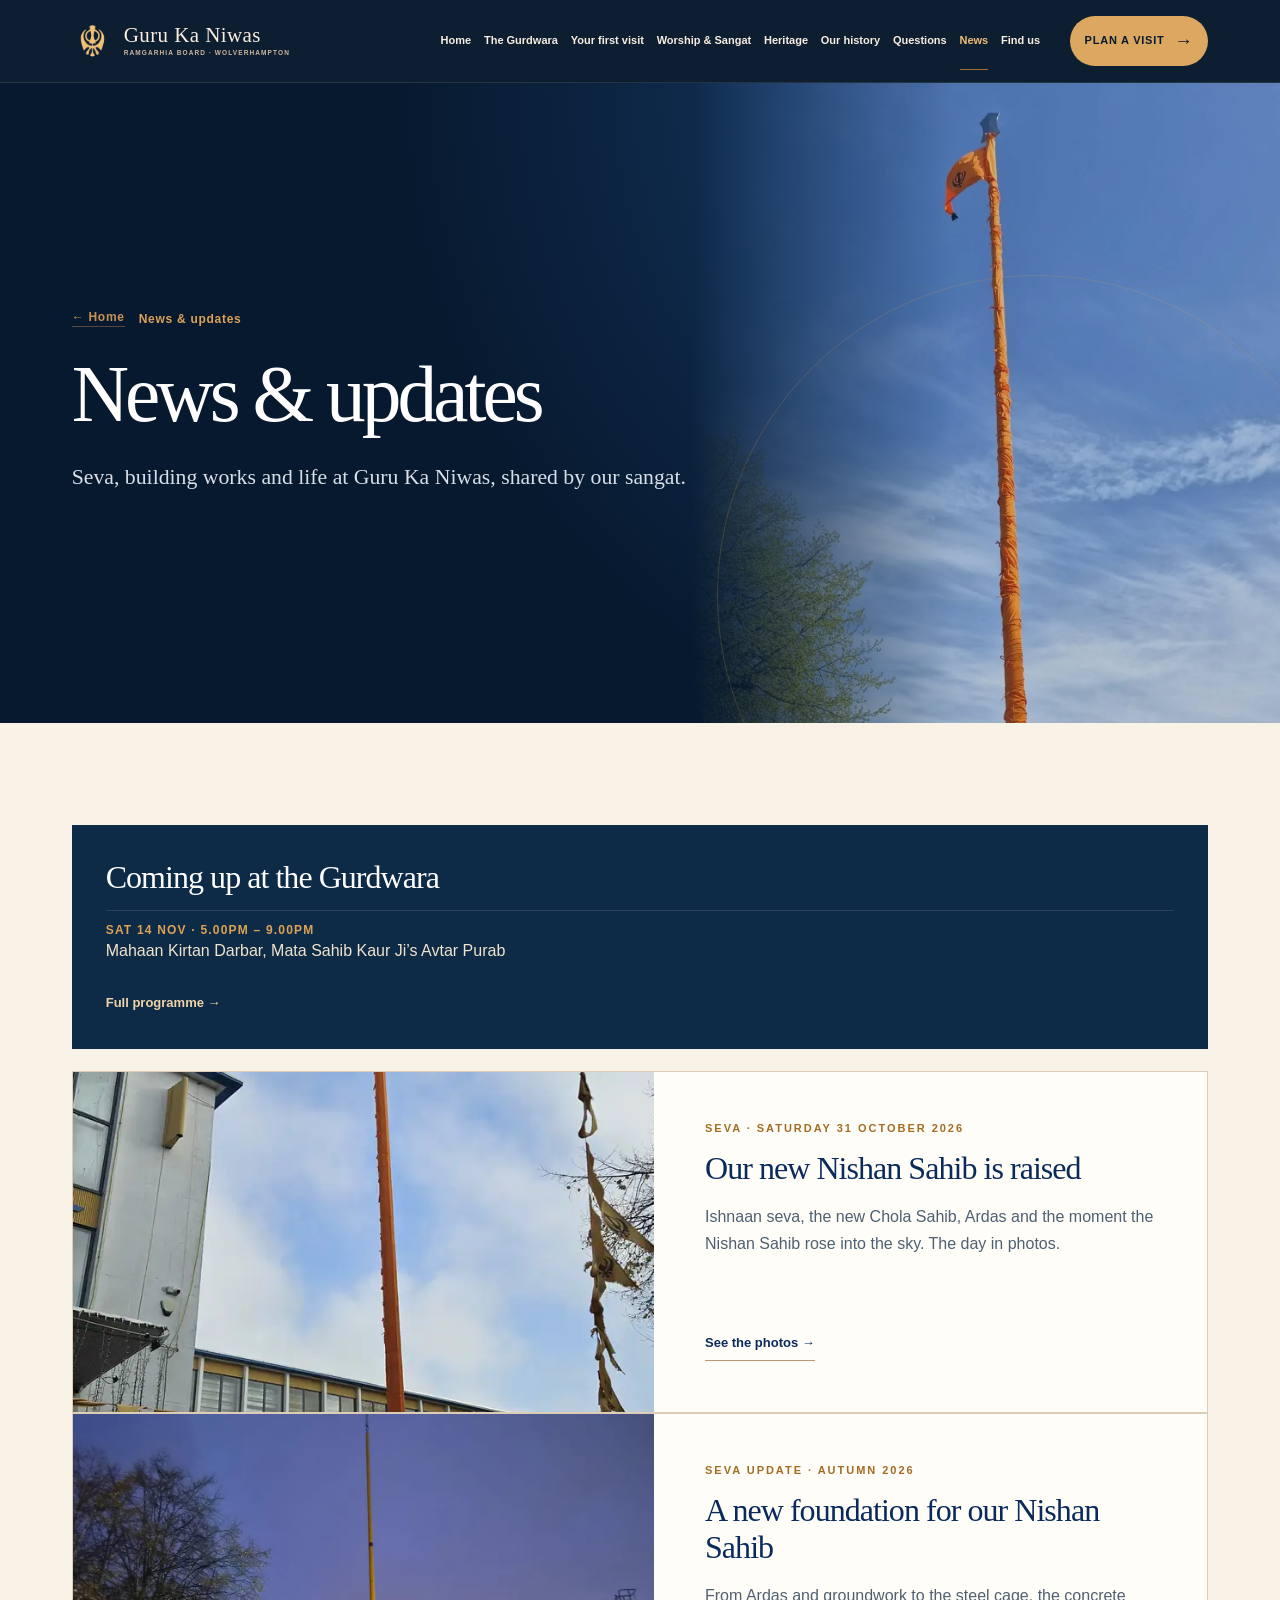
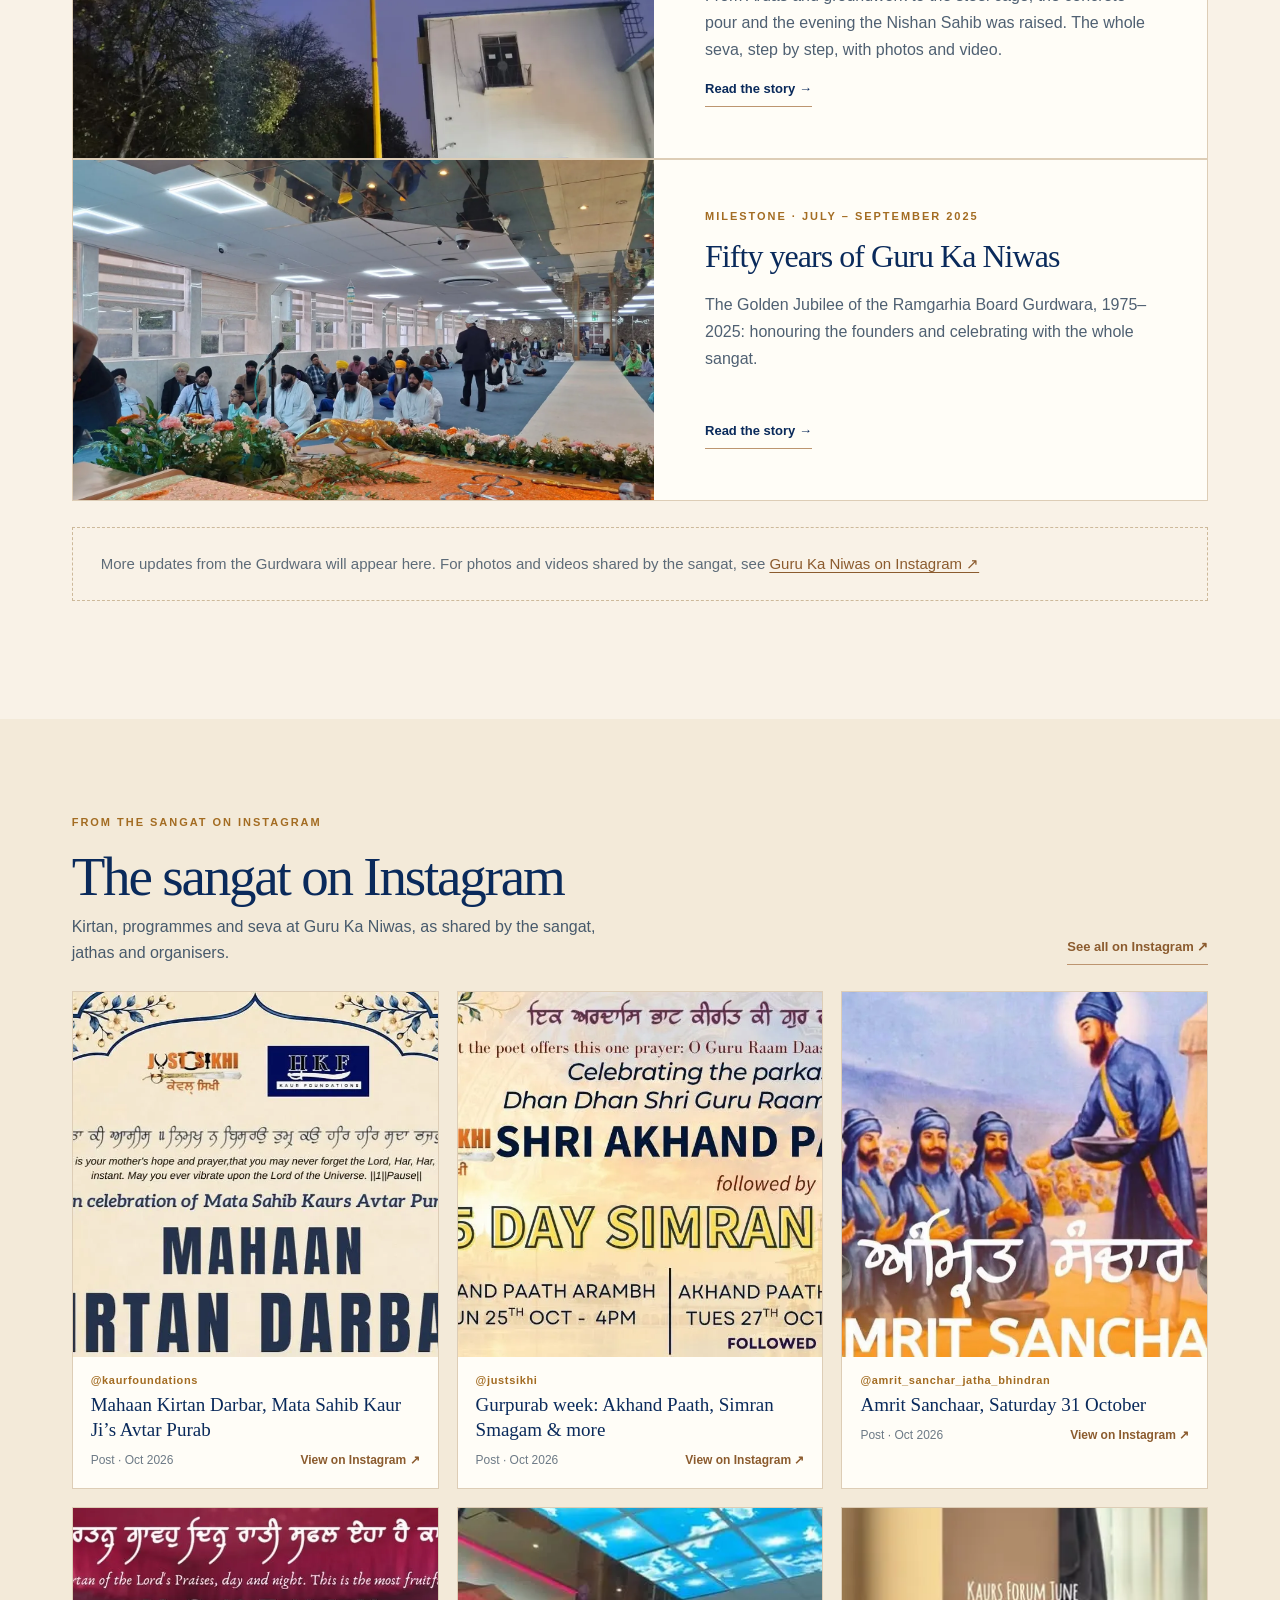
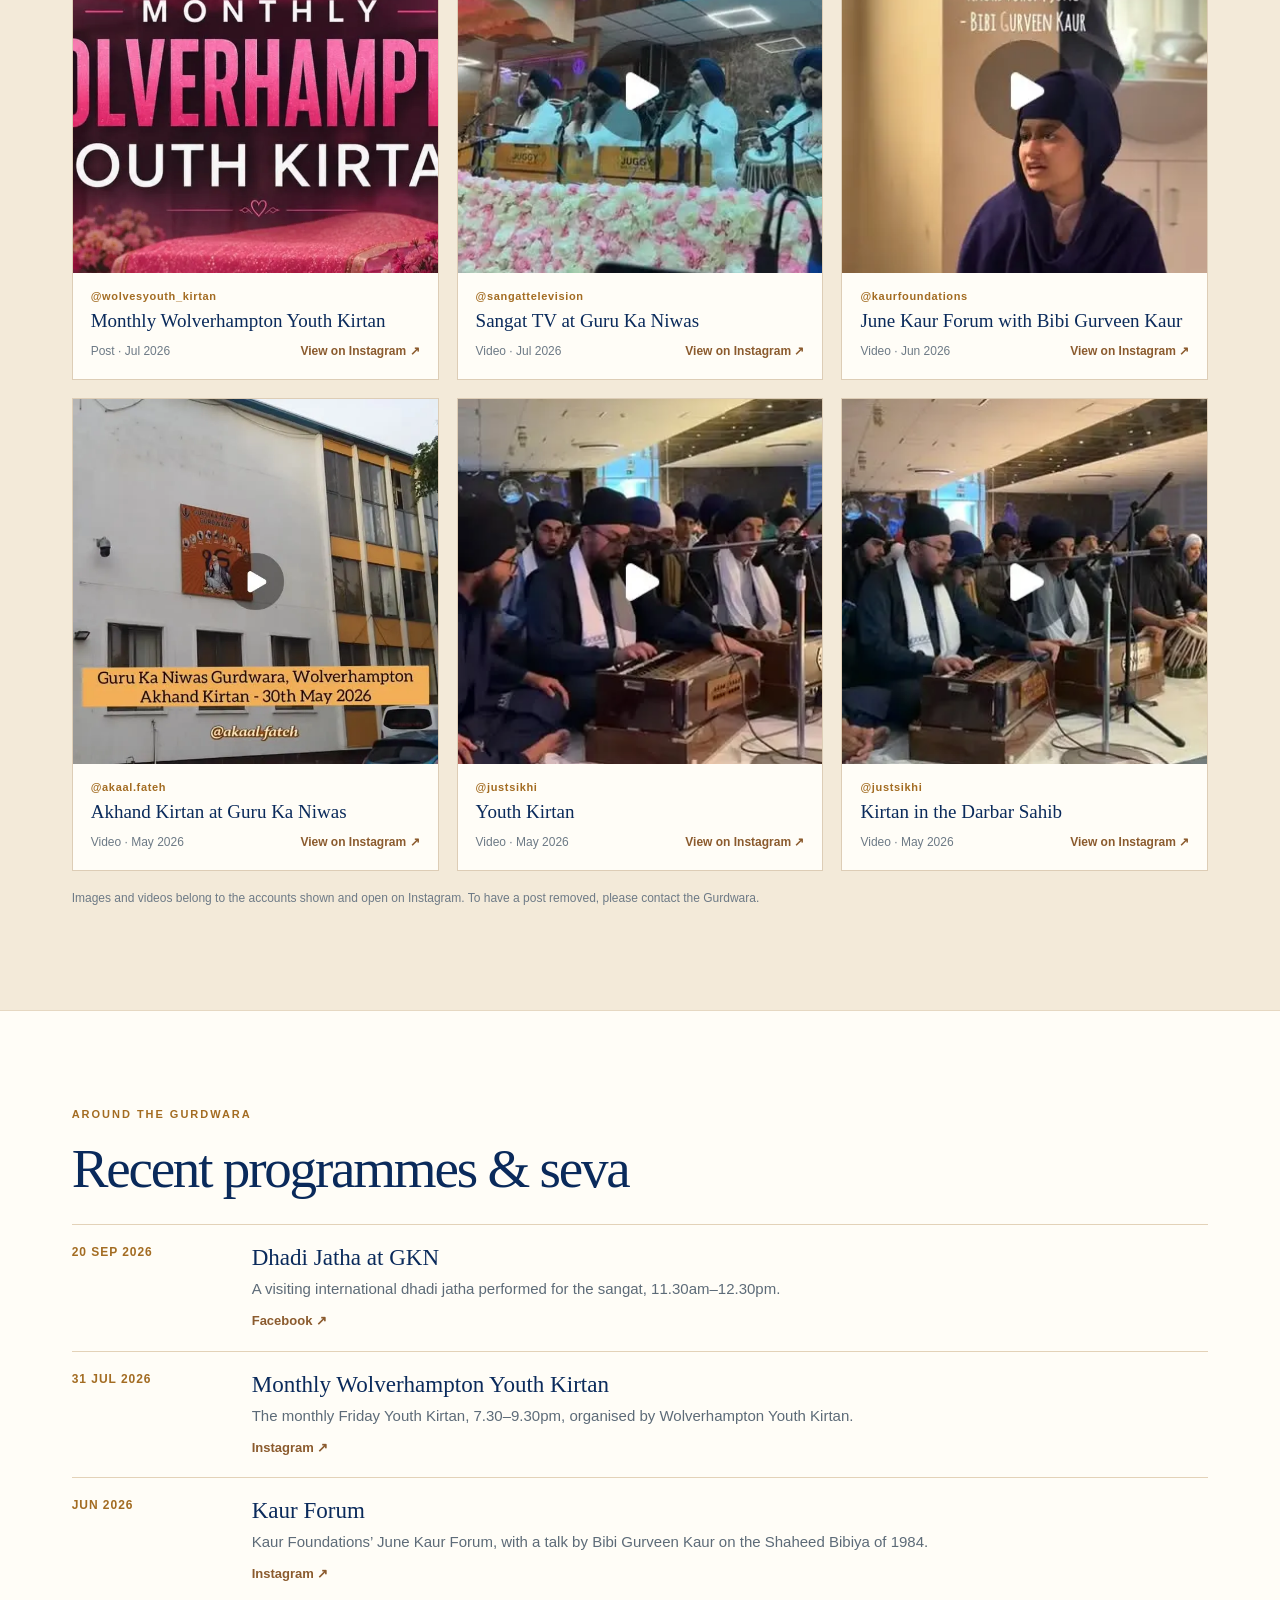
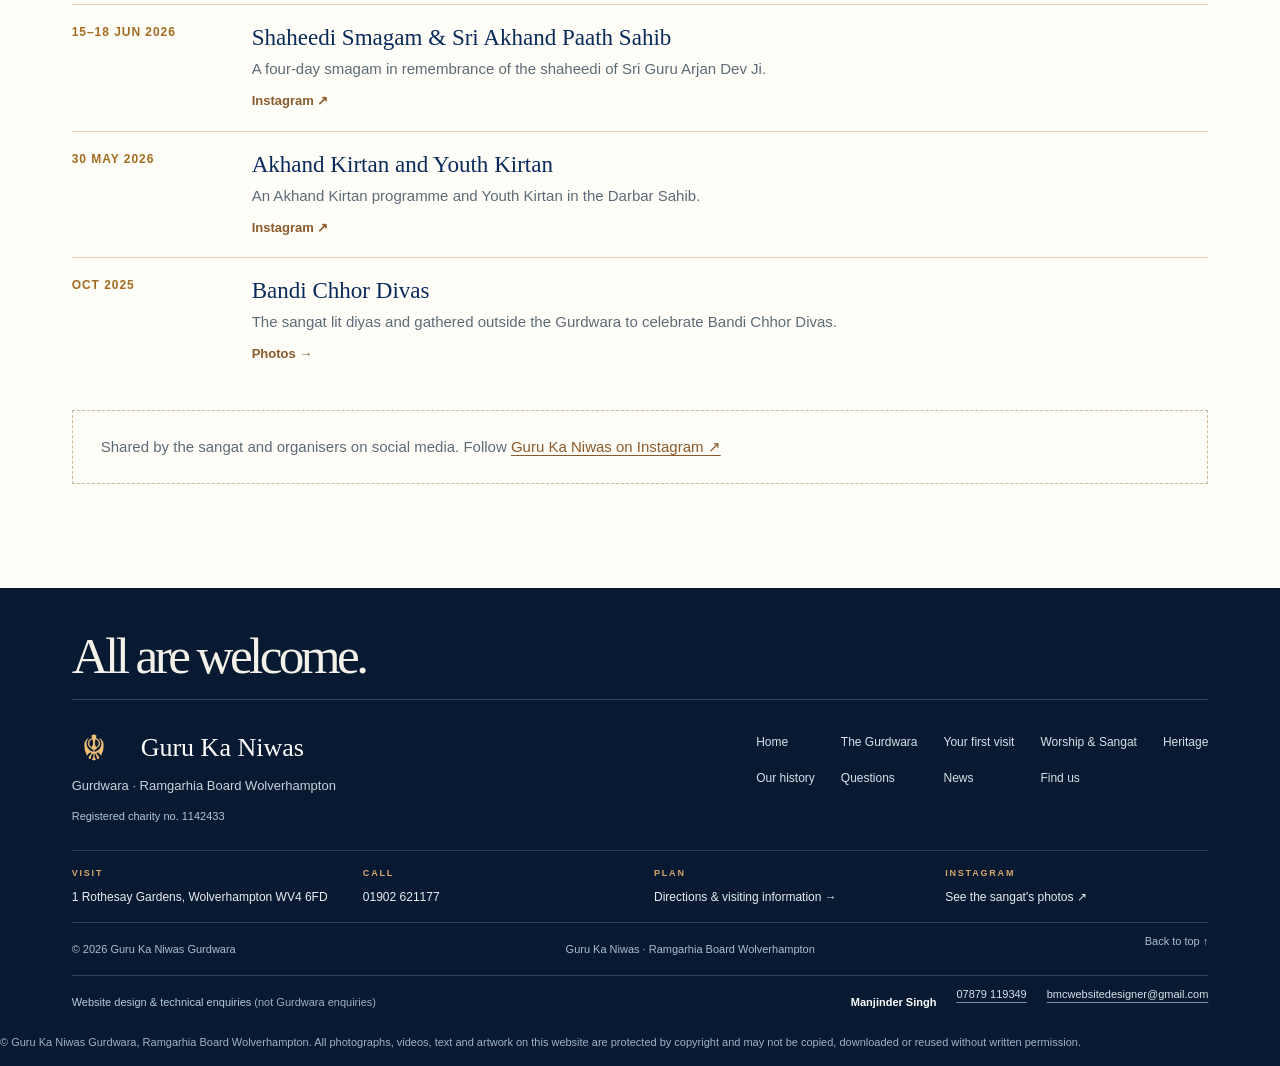
==== commit 479c4ab0: "Show top of Nishan Sahib in banners; remove past events" ====
--- a/news.html
+++ b/news.html
@@ -38,7 +38,7 @@
 <h1 id="page-heading">News &amp; updates</h1>
 <p class="nw-lead">Seva, building works and life at Guru Ka Niwas, shared by our sangat.</p>
 </div></section>
-<section class="nw-list"><div class="container"><div class="nw-upcoming"><h2>Coming up at the Gurdwara</h2><ul><li><b>Sat 31 Oct · 4.00pm</b> Amrit Sanchaar</li><li><b>Sat 31 Oct · 6.00pm – 1.00am</b> Wolverhampton Mahaan Rhensabhi Kirtan</li><li><b>Sat 14 Nov · 5.00pm – 9.00pm</b> Mahaan Kirtan Darbar, Mata Sahib Kaur Ji’s Avtar Purab</li></ul><a href="news-nishan-sahib-seva.html#prog-title">Full programme →</a></div><a class="nw-card" href="news-nishan-sahib-raised.html"><div class="nw-card-img"><img src="assets/news/raised/raised.webp" alt="The newly raised Nishan Sahib in its orange Chola Sahib" loading="lazy"></div><div class="nw-card-body"><span class="nw-tag">Seva · Saturday 31 October 2026</span><h2>Our new Nishan Sahib is raised</h2><p>Ishnaan seva, the new Chola Sahib, Ardas and the moment the Nishan Sahib rose into the sky. The day in photos.</p><span class="nw-more">See the photos →</span></div></a>
+<section class="nw-list"><div class="container"><div class="nw-upcoming"><h2>Coming up at the Gurdwara</h2><ul><li><b>Sat 14 Nov · 5.00pm – 9.00pm</b> Mahaan Kirtan Darbar, Mata Sahib Kaur Ji’s Avtar Purab</li></ul><a href="news-nishan-sahib-seva.html#prog-title">Full programme →</a></div><a class="nw-card" href="news-nishan-sahib-raised.html"><div class="nw-card-img"><img src="assets/news/raised/raised.webp" alt="The newly raised Nishan Sahib in its orange Chola Sahib" loading="lazy"></div><div class="nw-card-body"><span class="nw-tag">Seva · Saturday 31 October 2026</span><h2>Our new Nishan Sahib is raised</h2><p>Ishnaan seva, the new Chola Sahib, Ardas and the moment the Nishan Sahib rose into the sky. The day in photos.</p><span class="nw-more">See the photos →</span></div></a>
 <a class="nw-card" href="news-nishan-sahib-foundation.html">
 <div class="nw-card-img"><img src="assets/news/pole-standing.webp" alt="The newly raised Nishan Sahib beside the Gurdwara at dusk" loading="lazy"></div>
 <div class="nw-card-body"><span class="nw-tag">Seva update · Autumn 2026</span><h2>A new foundation for our Nishan Sahib</h2>
--- a/mobile.css
+++ b/mobile.css
@@ -150,3 +150,18 @@
 /* no-italics: plain, single-style type site-wide */
 *,*::before,*::after,em,i,cite,blockquote,q{font-style:normal!important}
 h1 em,h2 em,h3 em,h4 em{font-weight:inherit}
+
+/* Guru Ji portrait: nothing is ever placed over the image; the quote sits below it */
+.v9-portrait-panel{aspect-ratio:auto!important;height:auto!important;max-height:none!important;width:min(100%,420px)!important;display:flex!important;flex-direction:column;overflow:visible!important;background:transparent!important;border:0!important;box-shadow:none!important;align-self:center}
+.v9-portrait-panel::after{content:none!important;display:none!important}
+.v9-portrait-panel>span{display:none}
+.v9-portrait-frame{aspect-ratio:4/5;width:100%;max-height:460px;background:#efe0c8;border:1px solid #ffffff4f;box-shadow:0 25px 65px #09152b42;overflow:hidden}
+.v9-portrait-frame img{width:100%;height:100%;object-fit:contain!important;transform:none!important}
+.v9-portrait-quote{position:static!important;margin-top:16px;text-align:center;color:#fffaf0;font-size:18px;line-height:1.4;text-shadow:none}
+.v9-portrait-quote small{margin-top:10px}
+@media(max-width:780px){.v9-portrait-panel{width:100%!important;margin:28px auto 0}.v9-portrait-quote{font-size:17px}}
+/* Home hero grows to fit the full portrait and quote on small screens, so nothing overlaps Guru Ji's image */
+@media(max-width:780px){.v9-hero{height:auto!important;max-height:none!important;min-height:600px;padding-bottom:40px}.v9-hero-grid{height:auto!important}}
+
+/* Nishan Sahib banners: always show the top with the Khanda and flag */
+img[src*="real/nishan-sahib.webp"]{object-position:50% 2%!important}
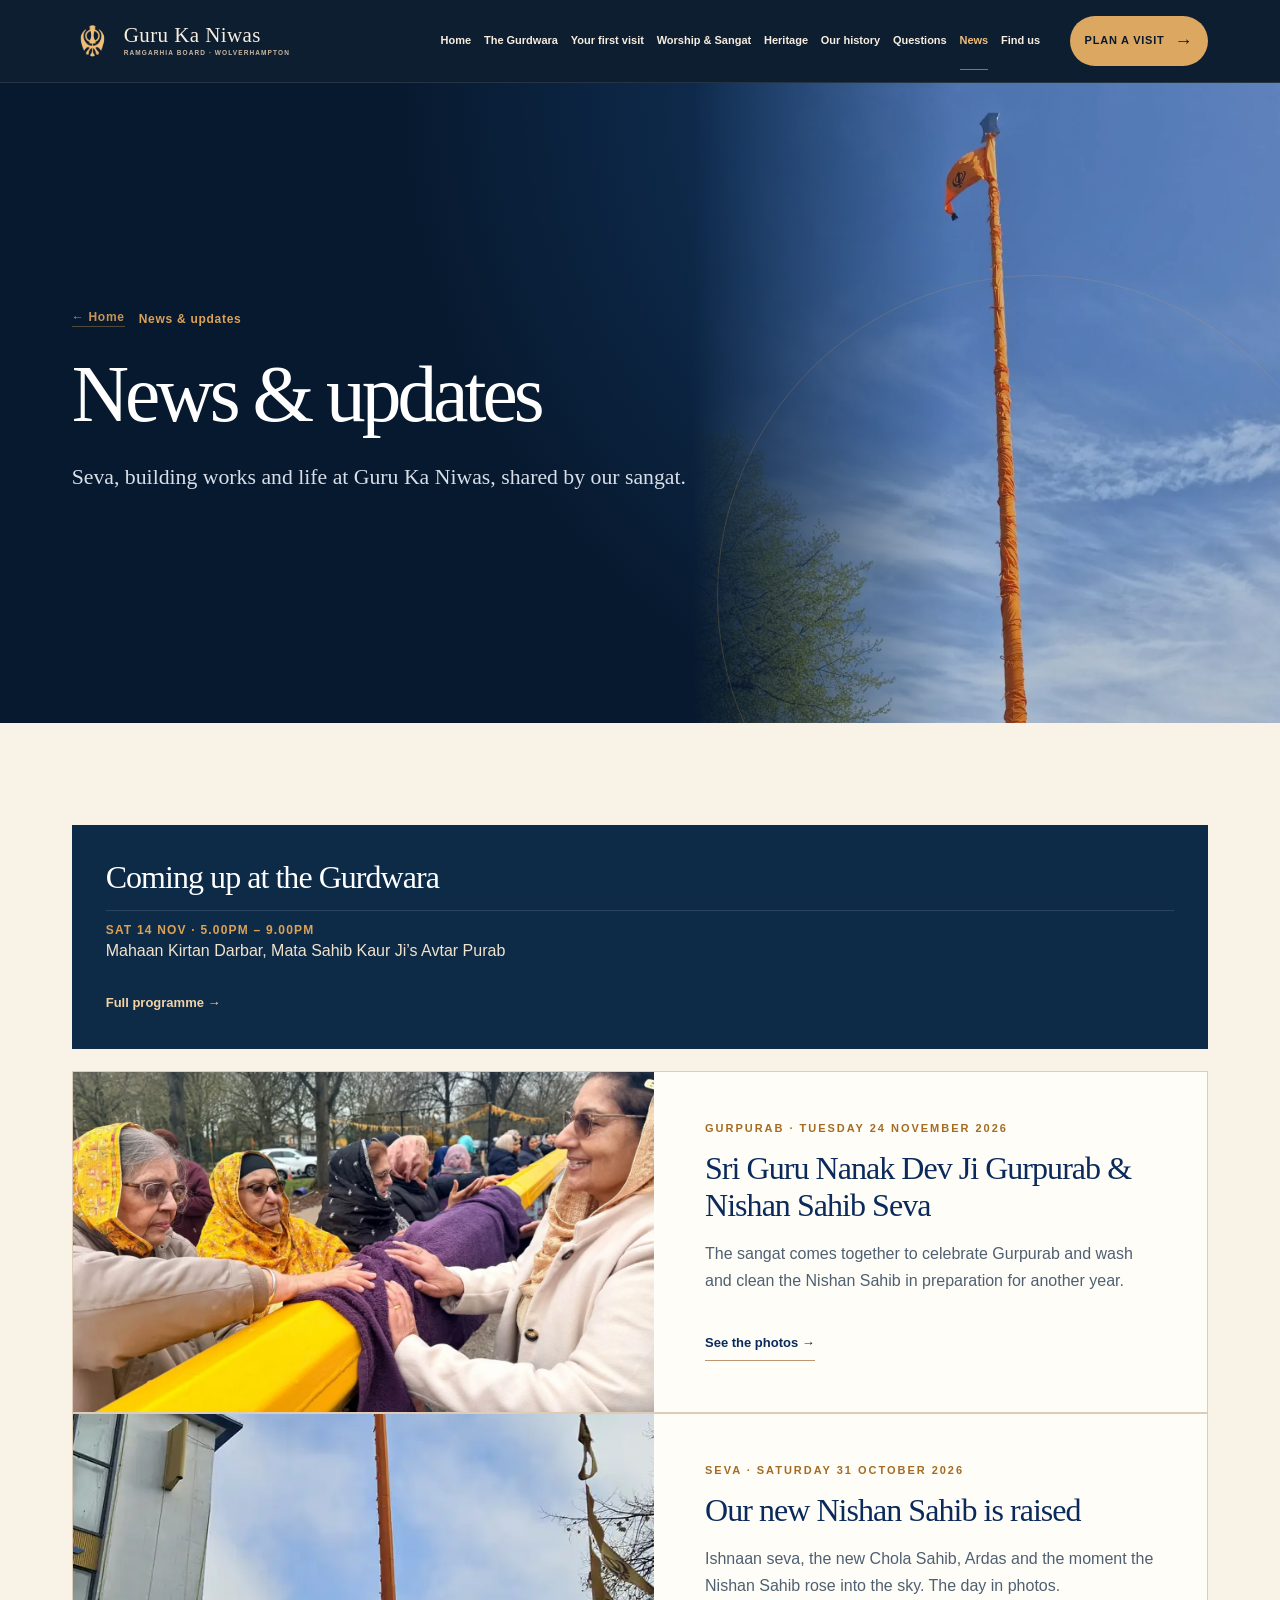
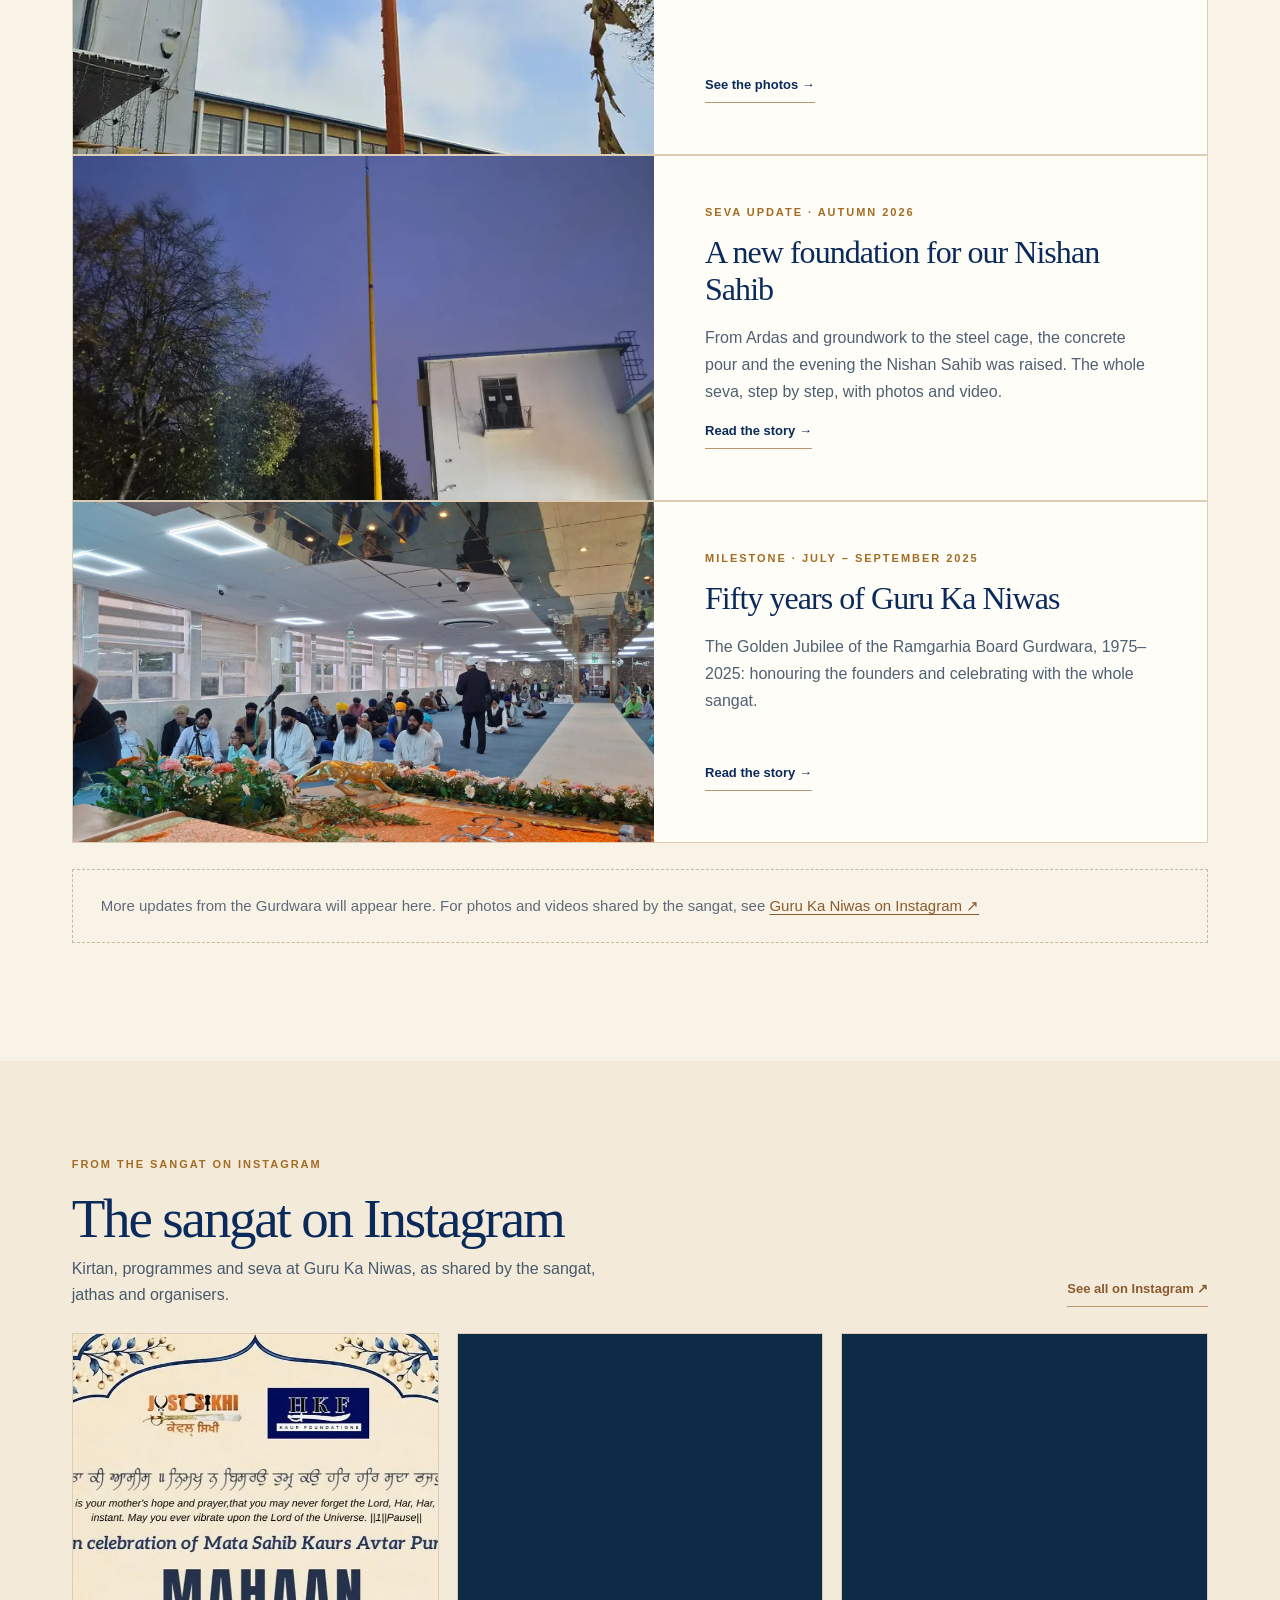
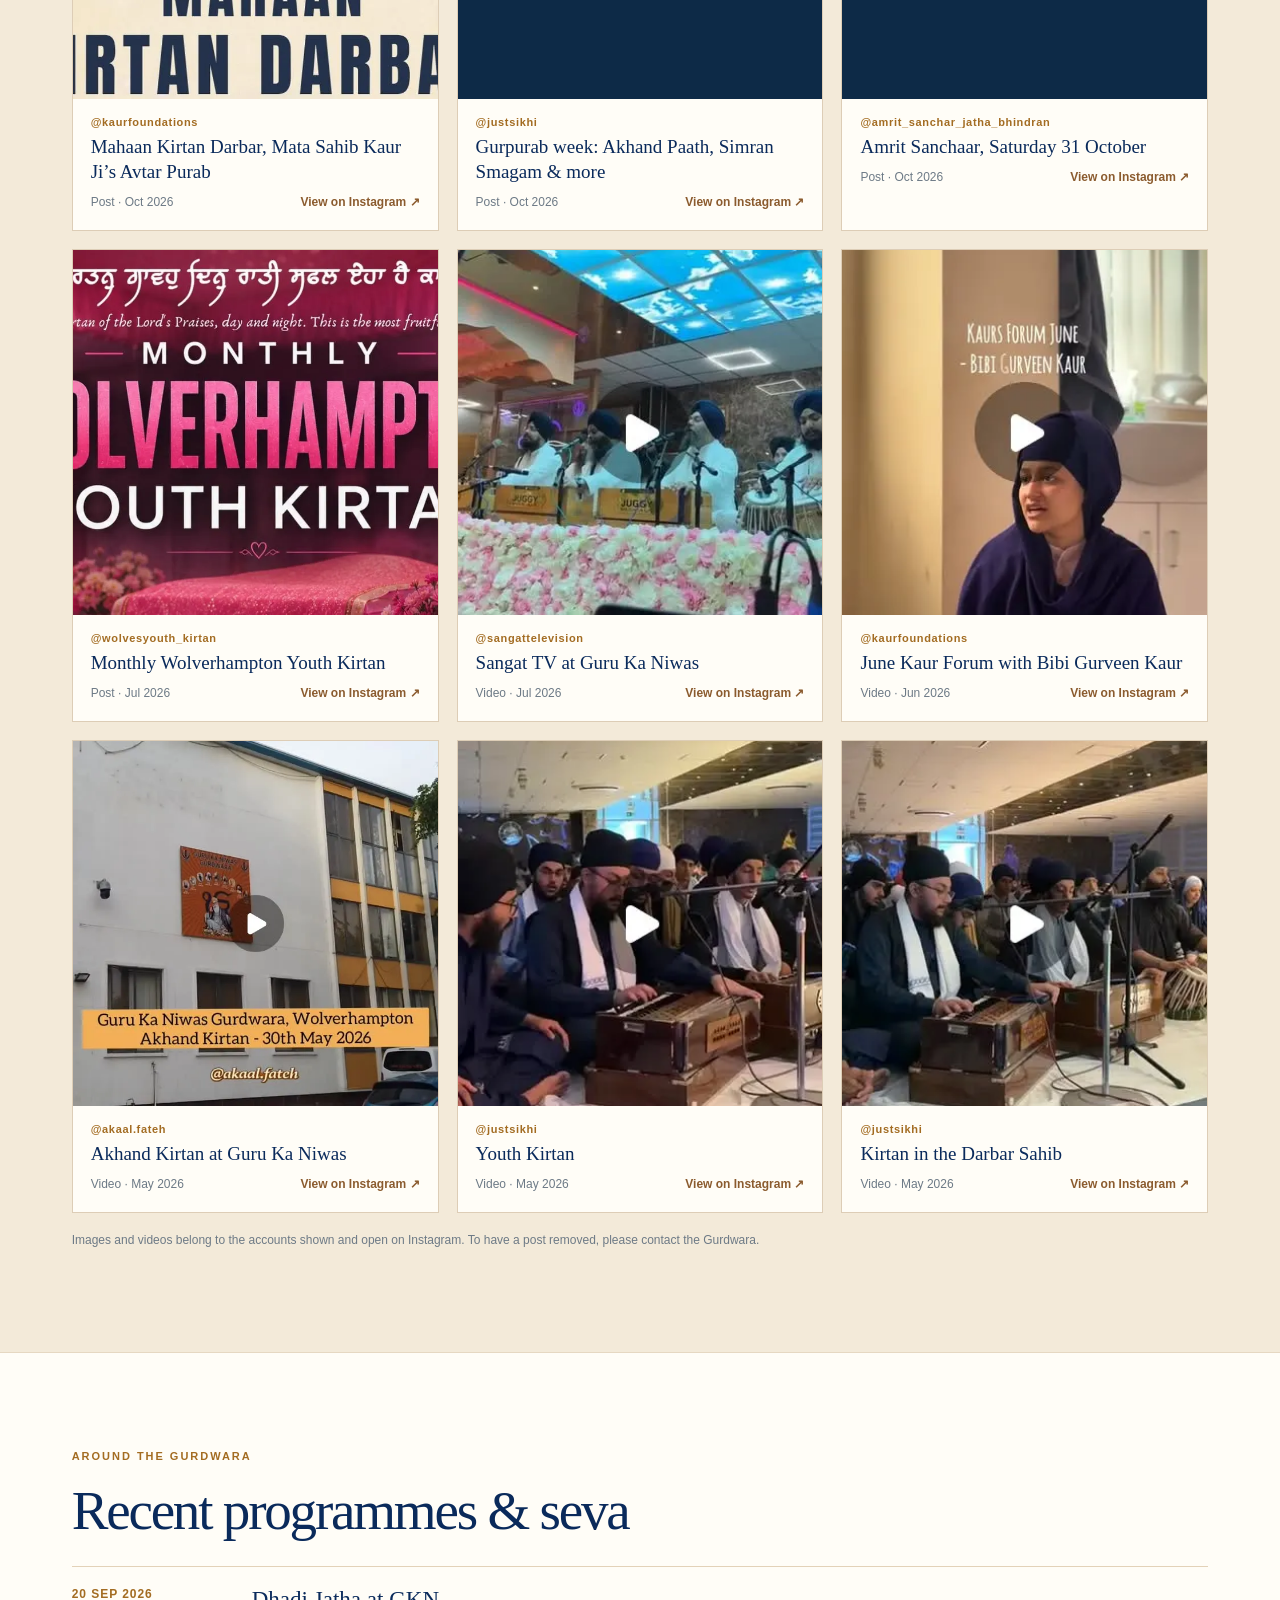
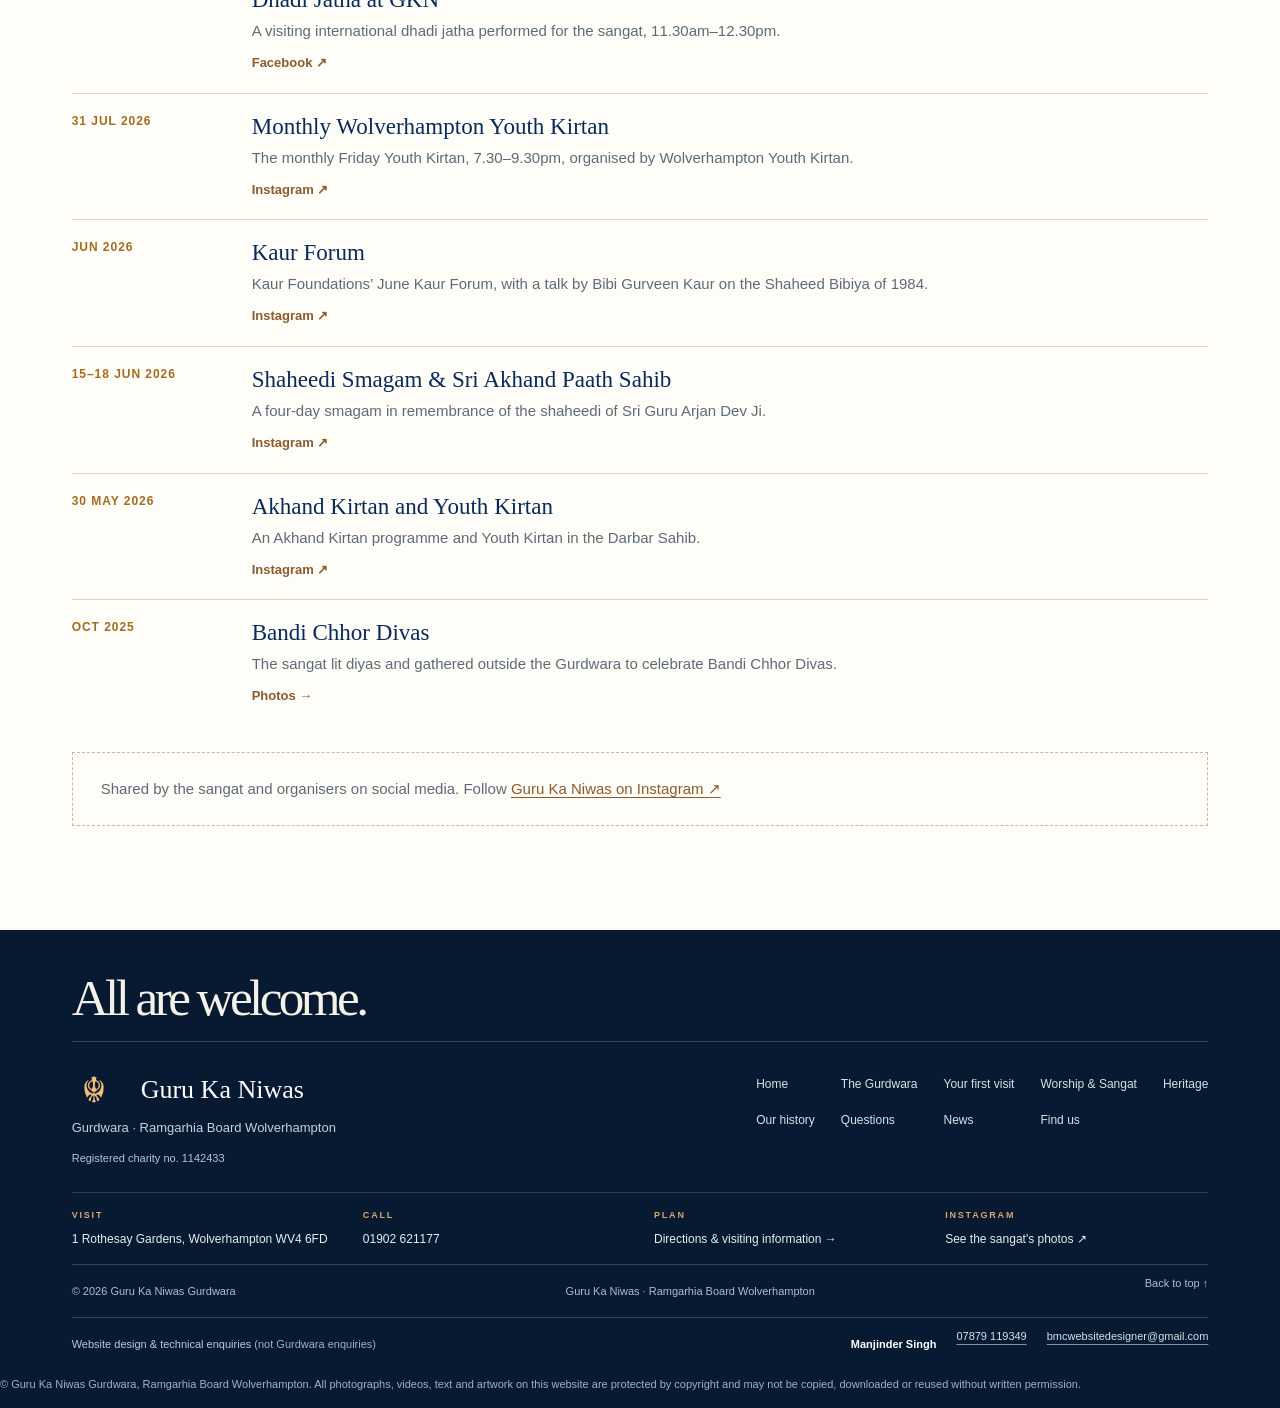
==== commit 6c257e6d: "Add files via upload Reupload due to Manny" ====
--- a/news.html
+++ b/news.html
@@ -38,7 +38,8 @@
 <h1 id="page-heading">News &amp; updates</h1>
 <p class="nw-lead">Seva, building works and life at Guru Ka Niwas, shared by our sangat.</p>
 </div></section>
-<section class="nw-list"><div class="container"><div class="nw-upcoming"><h2>Coming up at the Gurdwara</h2><ul><li><b>Sat 14 Nov · 5.00pm – 9.00pm</b> Mahaan Kirtan Darbar, Mata Sahib Kaur Ji’s Avtar Purab</li></ul><a href="news-nishan-sahib-seva.html#prog-title">Full programme →</a></div><a class="nw-card" href="news-nishan-sahib-raised.html"><div class="nw-card-img"><img src="assets/news/raised/raised.webp" alt="The newly raised Nishan Sahib in its orange Chola Sahib" loading="lazy"></div><div class="nw-card-body"><span class="nw-tag">Seva · Saturday 31 October 2026</span><h2>Our new Nishan Sahib is raised</h2><p>Ishnaan seva, the new Chola Sahib, Ardas and the moment the Nishan Sahib rose into the sky. The day in photos.</p><span class="nw-more">See the photos →</span></div></a>
+<section class="nw-list"><div class="container"><div class="nw-upcoming"><h2>Coming up at the Gurdwara</h2><ul><li><b>Sat 14 Nov · 5.00pm – 9.00pm</b> Mahaan Kirtan Darbar, Mata Sahib Kaur Ji’s Avtar Purab</li></ul><a href="news-nishan-sahib-seva.html#prog-title">Full programme →</a></div><a class="nw-card" href="news-guru-nanak-gurpurab-2026.html"><div class="nw-card-img"><img src="assets/news/gurpurab-2026/photo-38.webp" alt="The sangat washing the Nishan Sahib at Guru Ka Niwas" loading="lazy"></div><div class="nw-card-body"><span class="nw-tag">Gurpurab · Tuesday 24 November 2026</span><h2>Sri Guru Nanak Dev Ji Gurpurab &amp; Nishan Sahib Seva</h2><p>The sangat comes together to celebrate Gurpurab and wash and clean the Nishan Sahib in preparation for another year.</p><span class="nw-more">See the photos →</span></div></a>
+<a class="nw-card" href="news-nishan-sahib-raised.html"><div class="nw-card-img"><img src="assets/news/raised/raised.webp" alt="The newly raised Nishan Sahib in its orange Chola Sahib" loading="lazy"></div><div class="nw-card-body"><span class="nw-tag">Seva · Saturday 31 October 2026</span><h2>Our new Nishan Sahib is raised</h2><p>Ishnaan seva, the new Chola Sahib, Ardas and the moment the Nishan Sahib rose into the sky. The day in photos.</p><span class="nw-more">See the photos →</span></div></a>
 <a class="nw-card" href="news-nishan-sahib-foundation.html">
 <div class="nw-card-img"><img src="assets/news/pole-standing.webp" alt="The newly raised Nishan Sahib beside the Gurdwara at dusk" loading="lazy"></div>
 <div class="nw-card-body"><span class="nw-tag">Seva update · Autumn 2026</span><h2>A new foundation for our Nishan Sahib</h2>
